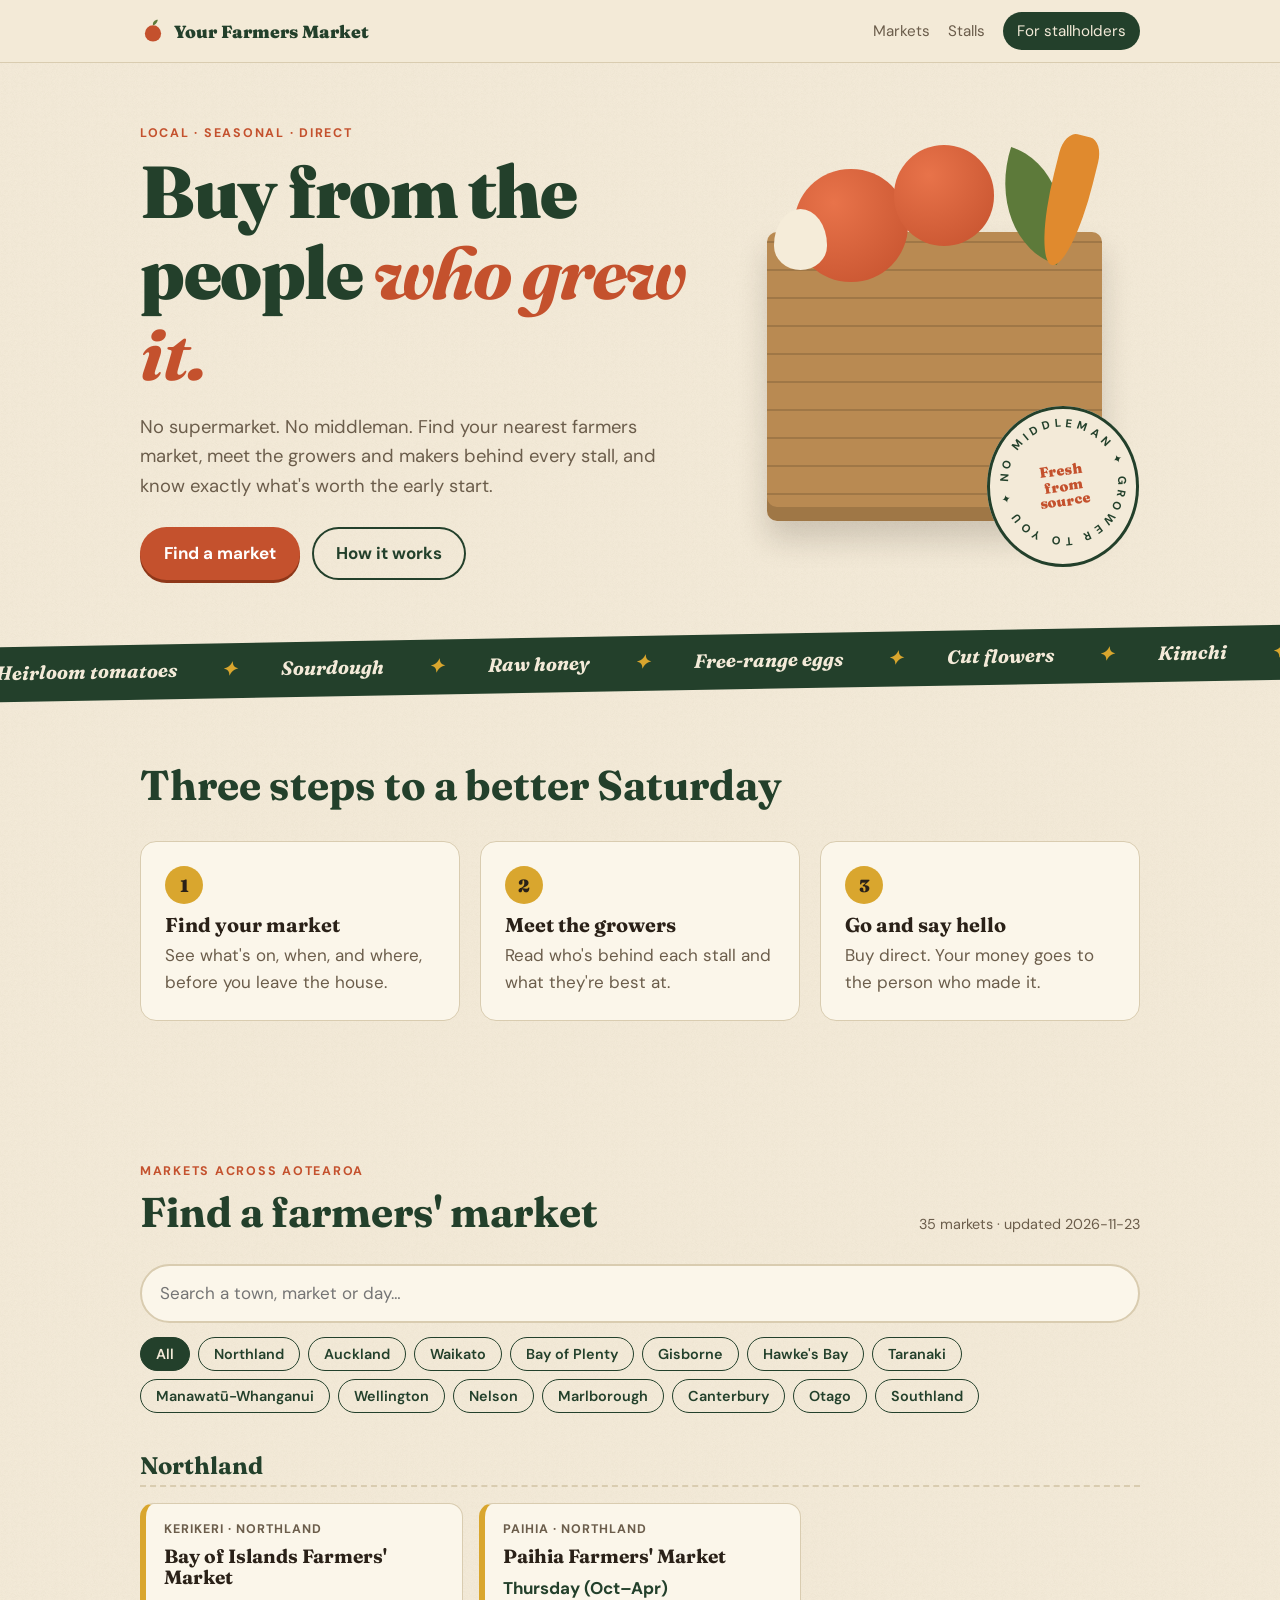
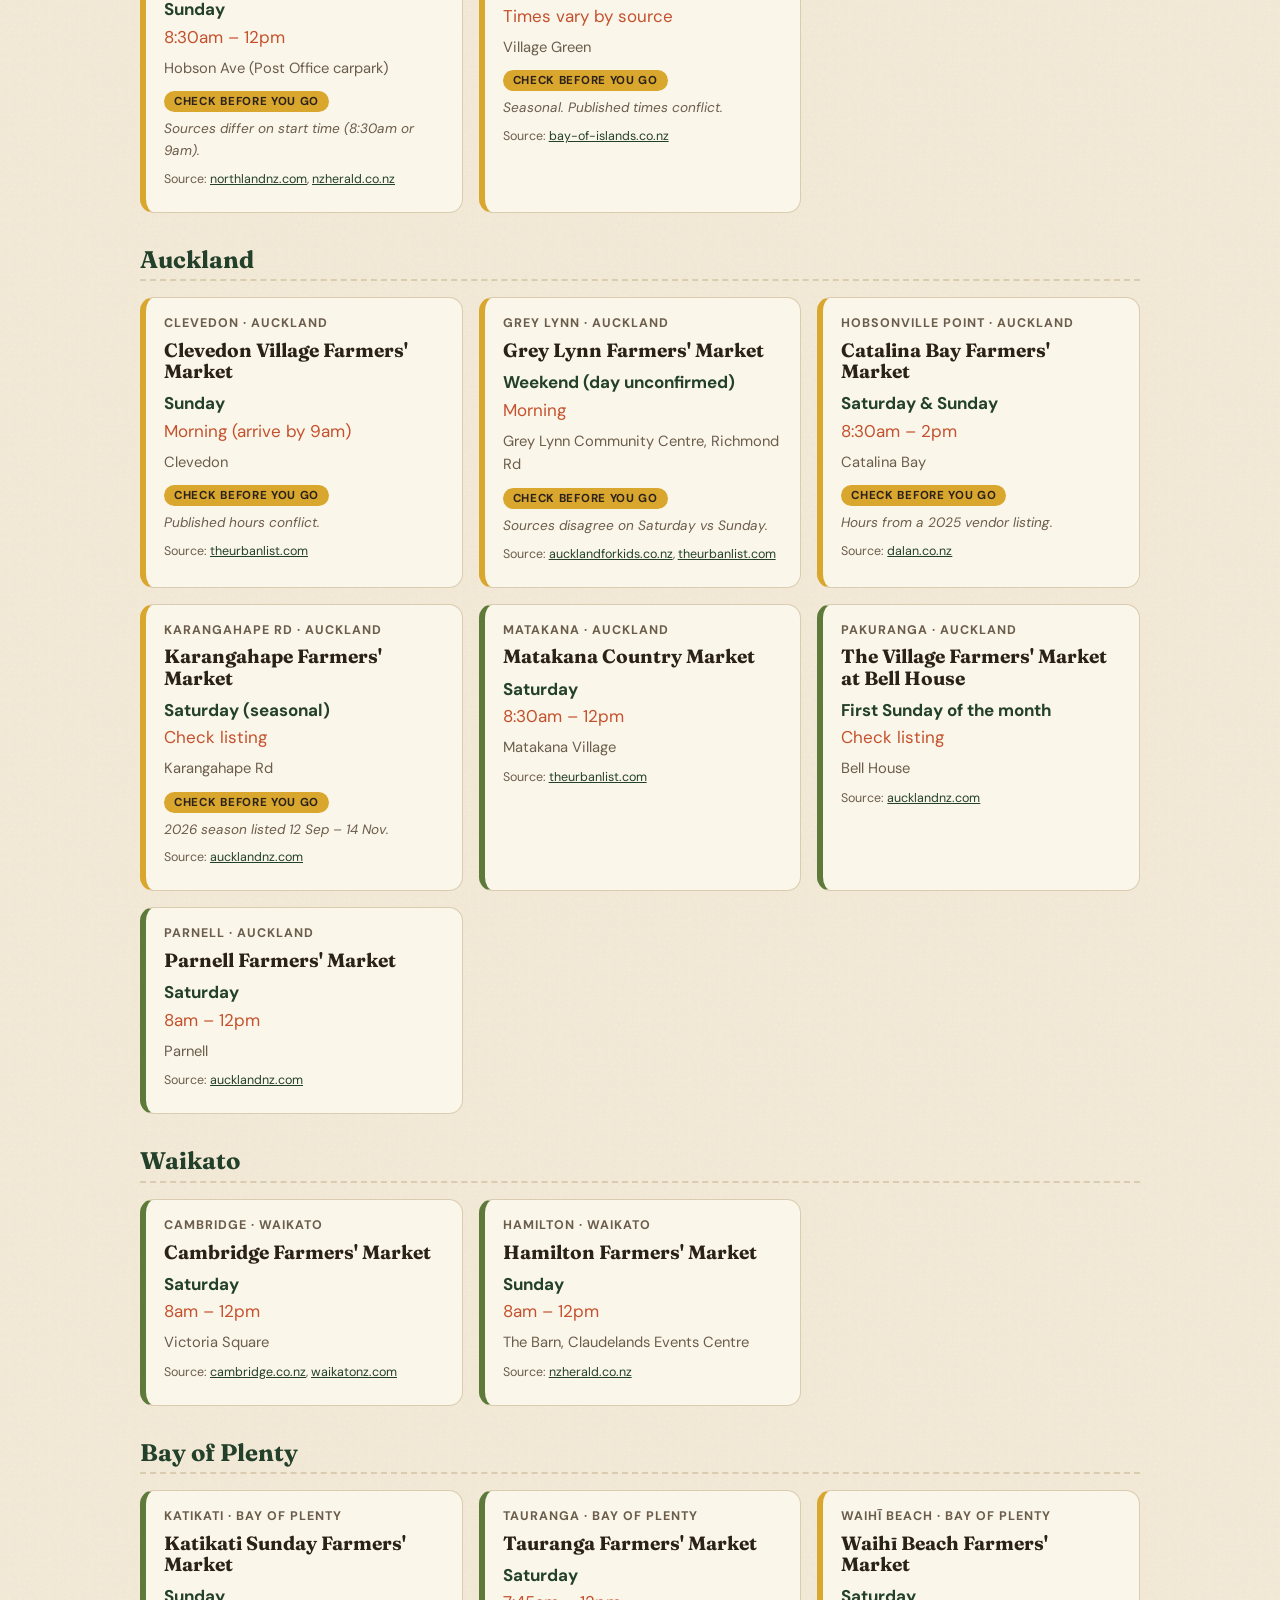
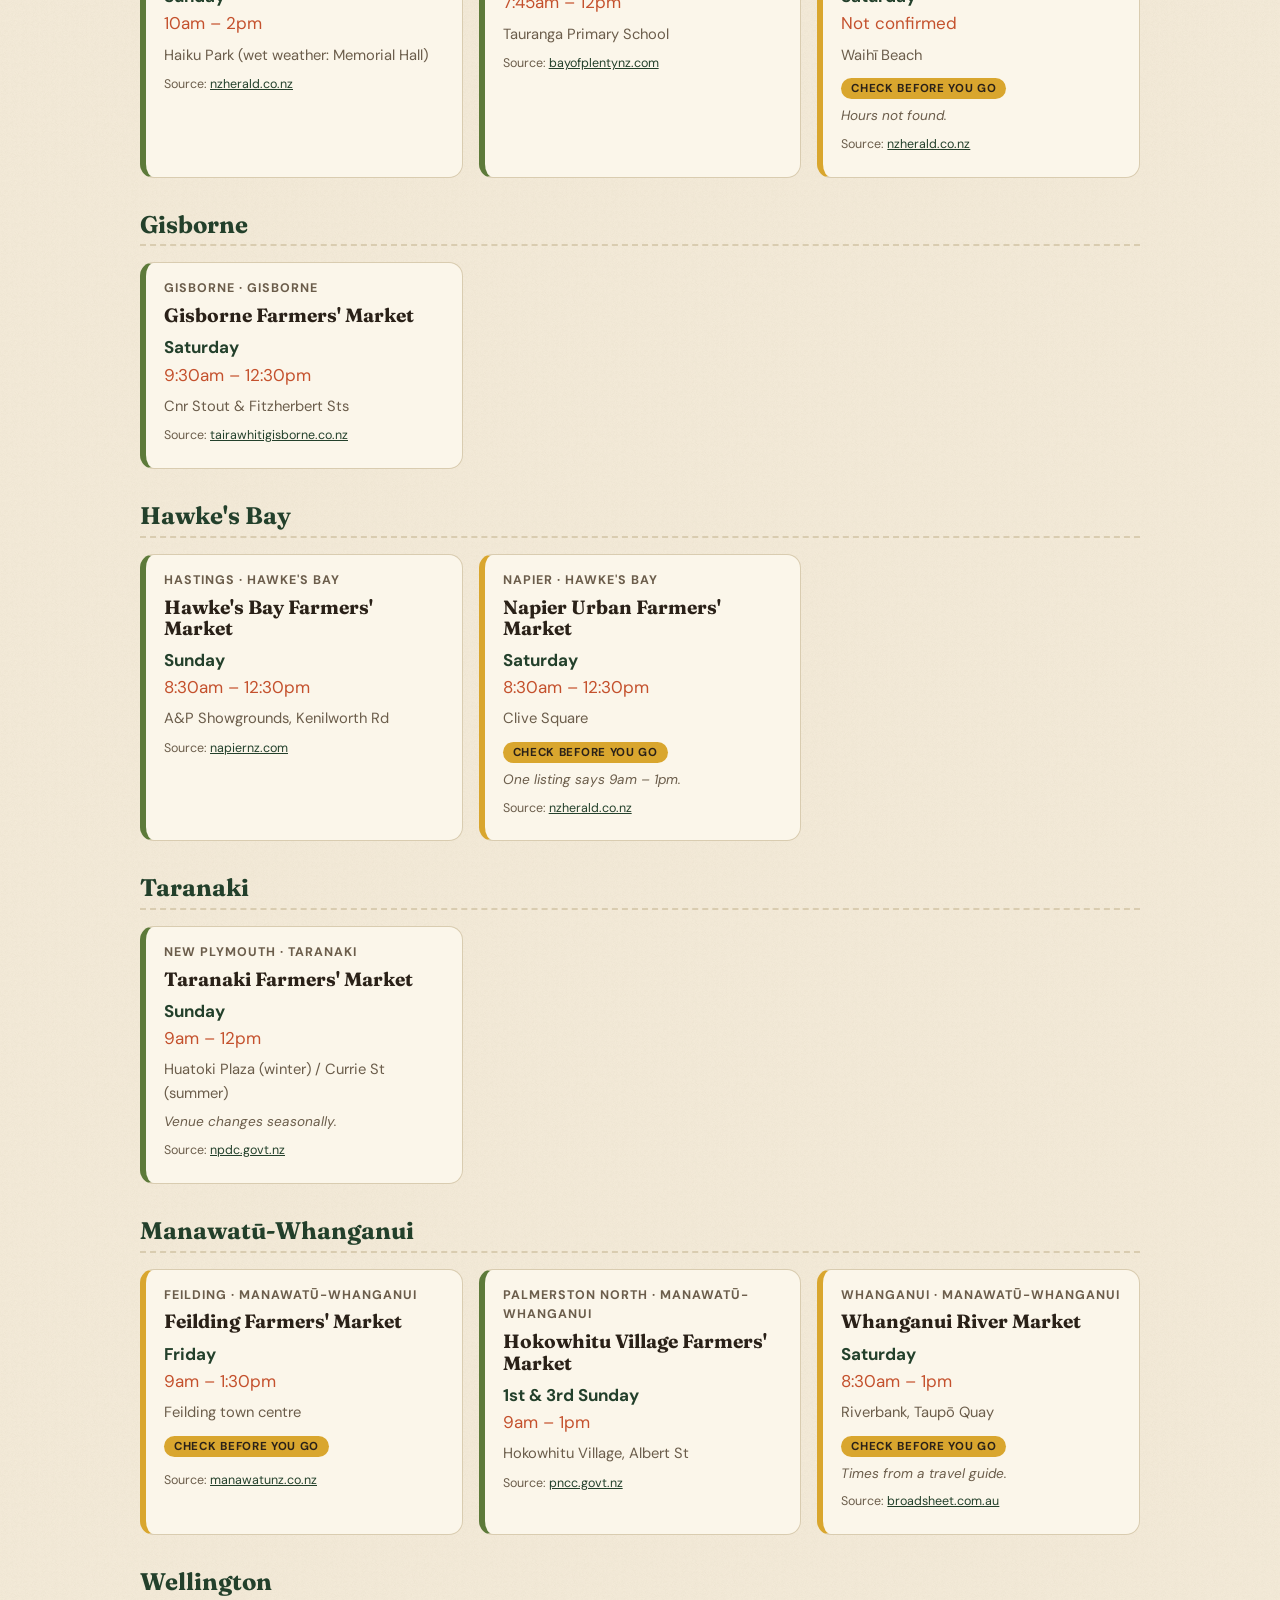
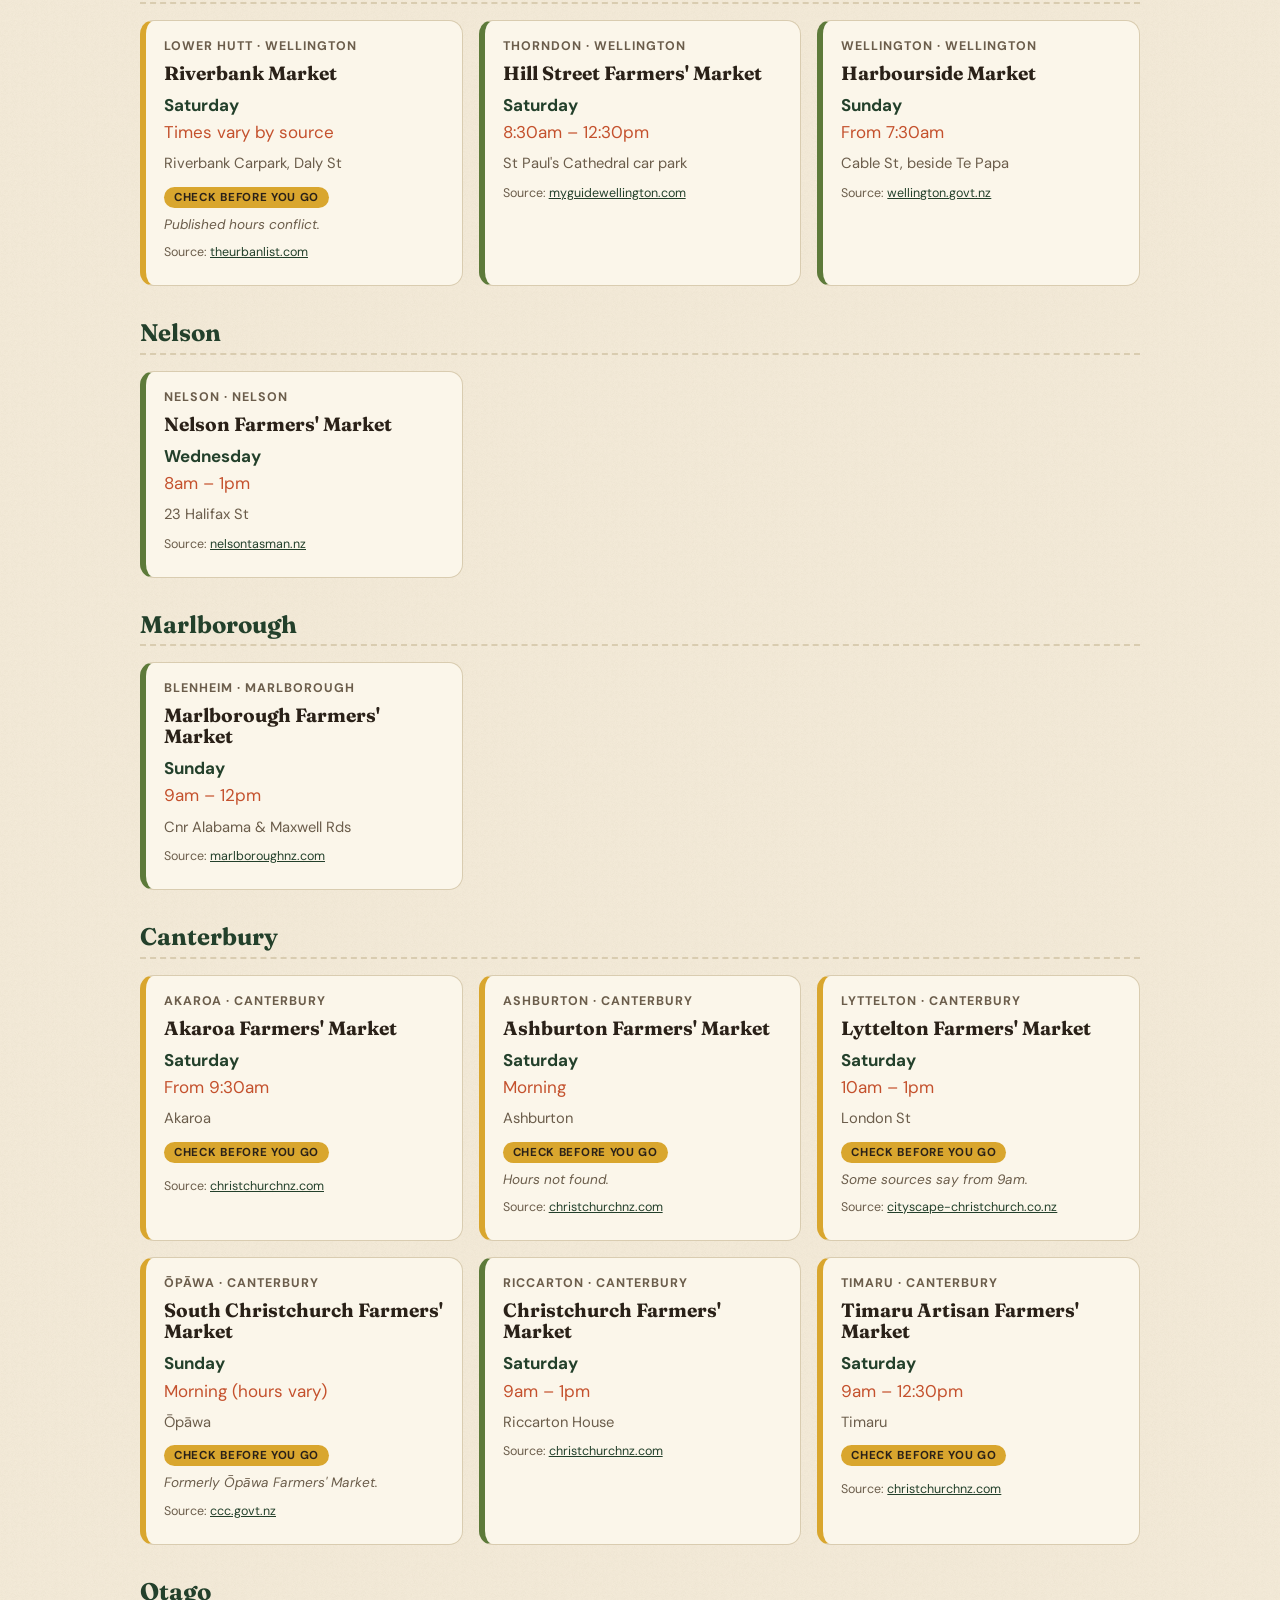
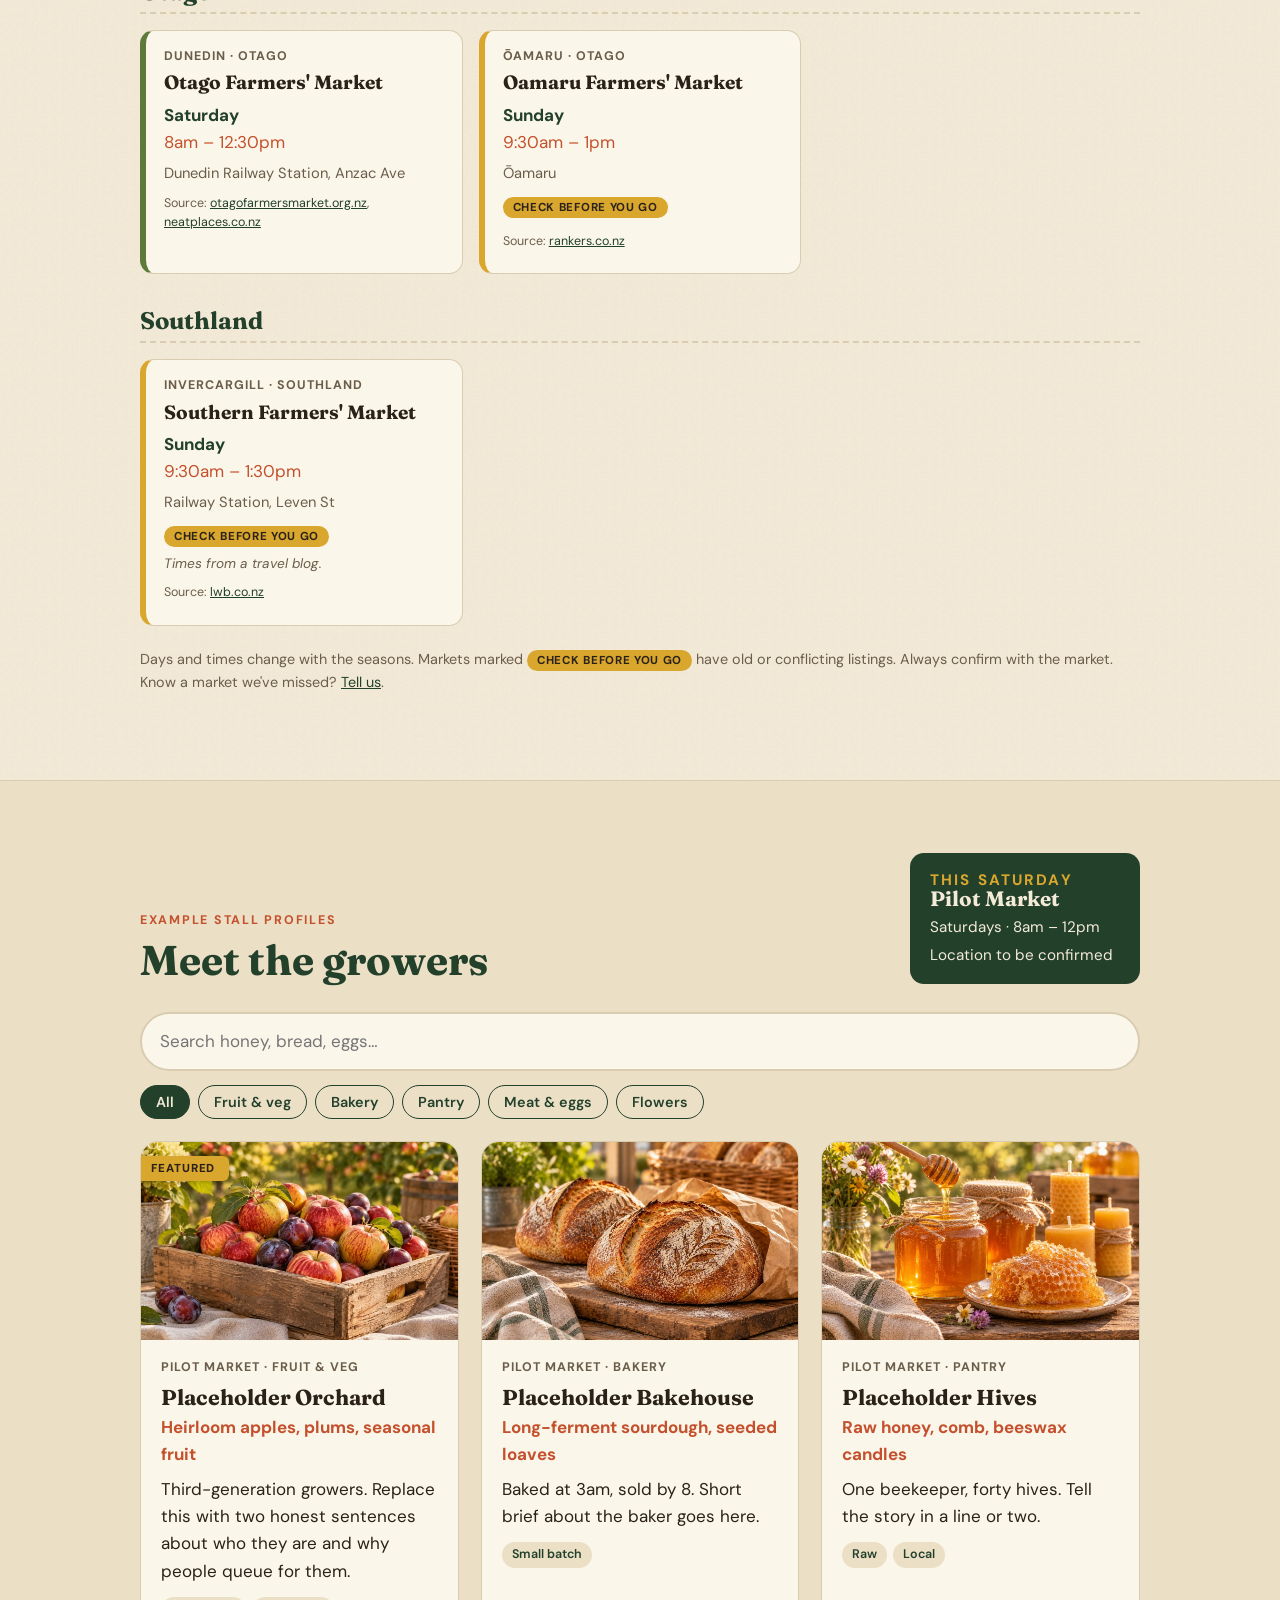
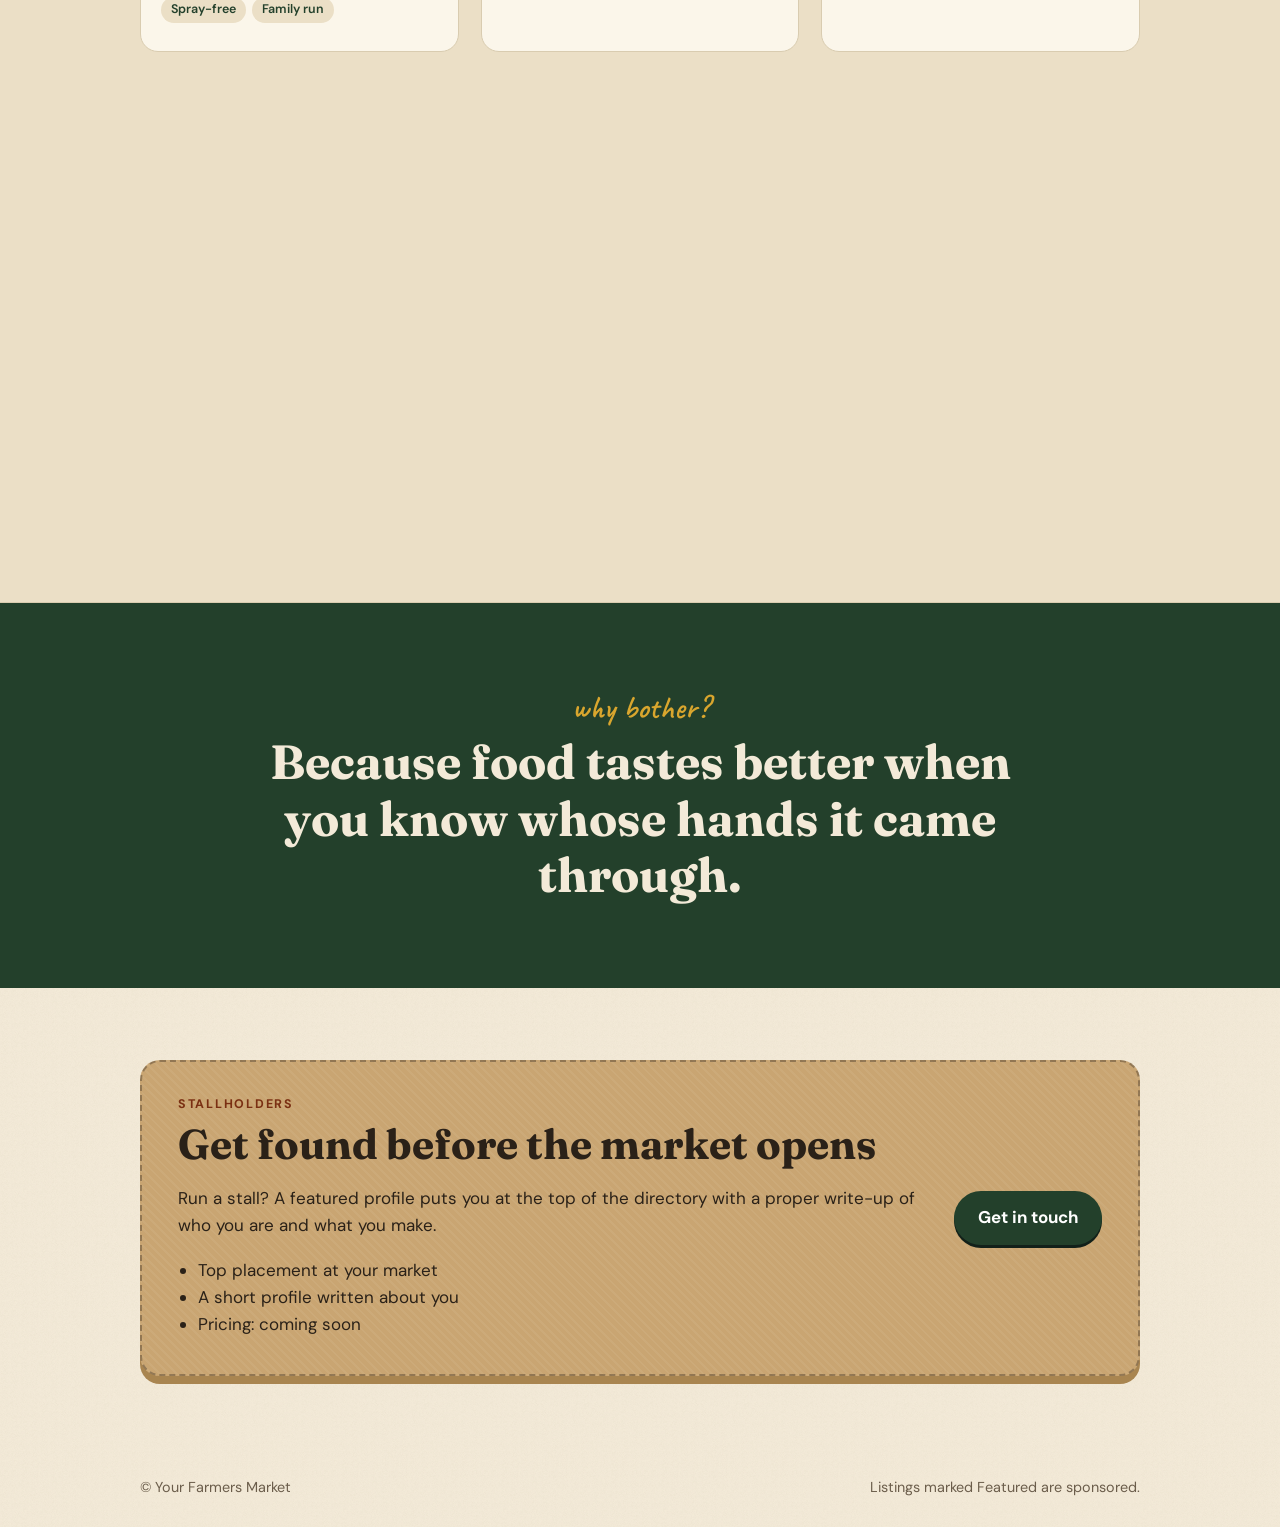
==== index.html @ 371c8c71 "Add NZ farmers market directory: 35 markets by region with sources and check flags Co-Authored-By: C" ====
<!DOCTYPE html>
<html lang="en-NZ">
<head>
<meta charset="utf-8">
<meta name="viewport" content="width=device-width,initial-scale=1">
<title>Your Farmers Market — Buy from the people who grew it</title>
<meta name="description" content="Find local farmers markets and meet the growers, bakers and makers behind every stall. No middleman.">
<link rel="preconnect" href="https://fonts.googleapis.com">
<link rel="preconnect" href="https://fonts.gstatic.com" crossorigin>
<link href="https://fonts.googleapis.com/css2?family=Fraunces:opsz,wght@9..144,500;9..144,700;9..144,900&family=DM+Sans:wght@400;500;700&family=Caveat:wght@600&display=swap" rel="stylesheet">
<link rel="stylesheet" href="styles.css">
</head>
<body>
<header class="top"><div class="wrap bar">
  <a class="logo" href="#top"><svg viewBox="0 0 32 32" width="26" height="26" aria-hidden="true"><circle cx="16" cy="19" r="10" fill="#c4512d"/><path d="M16 9c-1-4 2-7 6-7-1 4-3 6-6 7z" fill="#5d7a3a"/></svg>Your Farmers Market</a>
  <nav><a href="#markets">Markets</a><a href="#stalls-section">Stalls</a><a class="pill" href="#feature">For stallholders</a></nav>
</div></header>

<main id="top">
<section class="hero"><div class="wrap hero-grid">
  <div>
    <p class="eyebrow">Local · Seasonal · Direct</p>
    <h1>Buy from the people <em>who grew it.</em></h1>
    <p class="lede">No supermarket. No middleman. Find your nearest farmers market, meet the growers and makers behind every stall, and know exactly what's worth the early start.</p>
    <div class="cta"><a class="btn" href="#markets">Find a market</a><a class="btn ghost" href="#how">How it works</a></div>
  </div>
  <div class="art" aria-hidden="true">
    <div class="stamp"><svg viewBox="0 0 160 160"><defs><path id="c" d="M80,80 m-58,0 a58,58 0 1,1 116,0 a58,58 0 1,1 -116,0"/></defs><text><textPath href="#c" startOffset="0" textLength="352" lengthAdjust="spacing">NO MIDDLEMAN ✦ GROWER TO YOU ✦</textPath></text></svg><b>Fresh<br>from<br>source</b></div>
    <div class="crate"><span class="tom"></span><span class="tom t2"></span><span class="leaf"></span><span class="car"></span><span class="egg"></span></div>
  </div>
</div></section>

<div class="marquee" aria-hidden="true"><div><span>Heirloom tomatoes</span><span>Sourdough</span><span>Raw honey</span><span>Free-range eggs</span><span>Cut flowers</span><span>Kimchi</span><span>Stone fruit</span><span>Pastured pork</span><span>Heirloom tomatoes</span><span>Sourdough</span><span>Raw honey</span><span>Free-range eggs</span><span>Cut flowers</span><span>Kimchi</span><span>Stone fruit</span><span>Pastured pork</span></div></div>

<section id="how" class="wrap section">
  <h2 class="reveal">Three steps to a better Saturday</h2>
  <ol class="steps">
    <li class="reveal"><span class="n">1</span><h3>Find your market</h3><p>See what's on, when, and where, before you leave the house.</p></li>
    <li class="reveal"><span class="n">2</span><h3>Meet the growers</h3><p>Read who's behind each stall and what they're best at.</p></li>
    <li class="reveal"><span class="n">3</span><h3>Go and say hello</h3><p>Buy direct. Your money goes to the person who made it.</p></li>
  </ol>
</section>

<section id="markets" class="wrap section">
  <div class="head"><div><p class="eyebrow">Markets across Aotearoa</p><h2>Find a farmers' market</h2></div>
    <p class="updated" id="mk-updated"></p></div>
  <div class="tools"><label class="sr" for="mk-search">Search markets</label>
    <input id="mk-search" type="search" placeholder="Search a town, market or day…" autocomplete="off"><div id="mk-regions" class="chips"></div></div>
  <div id="mk-list" class="mk-grid"></div>
  <p id="mk-empty" class="empty" hidden>No markets match that yet.</p>
  <p class="fineprint">Days and times change with the seasons. Markets marked <span class="flag">Check before you go</span> have old or conflicting listings. Always confirm with the market. Know a market we've missed? <a href="#feature">Tell us</a>.</p>
</section>

<section id="stalls-section" class="band"><div class="wrap section">
  <div class="head"><div><p class="eyebrow">Example stall profiles</p><h2>Meet the growers</h2></div>
    <aside id="thisweek" class="week reveal"></aside></div>
  <div class="tools"><label class="sr" for="search">Search stalls</label>
    <input id="search" type="search" placeholder="Search honey, bread, eggs…" autocomplete="off"><div id="chips" class="chips"></div></div>
  <div id="stalls" class="grid"></div>
  <p id="empty" class="empty" hidden>Nothing matches that yet. Try another word or category.</p>
</div></section>

<section class="manifesto"><div class="wrap">
  <p class="hand">why bother?</p>
  <p class="big">Because food tastes better when you know whose hands it came through.</p>
</div></section>

<section id="feature" class="wrap section">
  <div class="kraft reveal">
    <div><p class="eyebrow">Stallholders</p><h2>Get found before the market opens</h2>
      <p>Run a stall? A featured profile puts you at the top of the directory with a proper write-up of who you are and what you make.</p>
      <ul><li>Top placement at your market</li><li>A short profile written about you</li><li>Pricing: coming soon</li></ul></div>
    <a class="btn" href="mailto:hello@yourfarmersmarket.co.nz">Get in touch</a>
  </div>
</section>
</main>

<footer><div class="wrap foot"><span>© Your Farmers Market</span><span>Listings marked Featured are sponsored.</span></div></footer>
<script src="markets.js"></script><script src="markets-ui.js"></script><script src="data.js"></script><script src="app.js"></script>
</body>
</html>
---- styles.css ----
:root{--paper:#f3ead8;--paper2:#ebdfc6;--ink:#2a2118;--muted:#6b5d4b;--forest:#23402b;--tomato:#c4512d;--mustard:#d9a62e;--leaf:#5d7a3a;--card:#fbf6ea;--line:#d9ccb0;
--serif:'Fraunces',Georgia,'Times New Roman',serif;--sans:'DM Sans',system-ui,sans-serif;--hand:'Caveat','Brush Script MT',cursive}
*{box-sizing:border-box}html{scroll-behavior:smooth}
body{margin:0;background:var(--paper);color:var(--ink);font:17px/1.6 var(--sans);
background-image:url("data:image/svg+xml,%3Csvg xmlns='http://www.w3.org/2000/svg' width='160' height='160'%3E%3Cfilter id='n'%3E%3CfeTurbulence baseFrequency='.9' numOctaves='2'/%3E%3CfeColorMatrix values='0 0 0 0 .3 0 0 0 0 .2 0 0 0 0 .1 0 0 0 .07 0'/%3E%3C/filter%3E%3Crect width='160' height='160' filter='url(%23n)'/%3E%3C/svg%3E")}
.wrap{max-width:1040px;margin:0 auto;padding:0 20px}
h1,h2,h3{font-family:var(--serif);line-height:1.1;margin:0}
.eyebrow{font:700 .78rem/1 var(--sans);letter-spacing:.14em;text-transform:uppercase;color:var(--tomato);margin:0 0 12px}
.sr{position:absolute;left:-9999px}
.top{position:sticky;top:0;z-index:10;background:color-mix(in srgb,var(--paper) 90%,transparent);backdrop-filter:blur(8px);border-bottom:1px solid var(--line)}
.bar{display:flex;justify-content:space-between;align-items:center;padding-top:12px;padding-bottom:12px;gap:12px;flex-wrap:wrap}
.logo{display:flex;align-items:center;gap:8px;font:900 1.1rem var(--serif);color:var(--forest);text-decoration:none}
nav{display:flex;align-items:center;gap:18px;font-size:.95rem}nav a{color:var(--muted);text-decoration:none}nav a:hover{color:var(--ink)}
.pill{background:var(--forest);color:var(--paper)!important;padding:7px 14px;border-radius:99px}
.hero{padding:64px 0 48px}.hero-grid{display:grid;grid-template-columns:1.15fr .85fr;gap:32px;align-items:center}
h1{font-size:clamp(2.6rem,7vw,4.6rem);font-weight:900;letter-spacing:-.02em;color:var(--forest)}
h1 em{font-style:italic;font-weight:700;color:var(--tomato)}
.lede{font-size:1.15rem;color:var(--muted);max-width:520px;margin:18px 0 26px}
.cta{display:flex;gap:12px;flex-wrap:wrap}
.btn{display:inline-block;background:var(--tomato);color:#fff;padding:13px 24px;border-radius:99px;font-weight:700;text-decoration:none;box-shadow:0 3px 0 #8e3719;transition:transform .15s,box-shadow .15s}
.btn:hover{transform:translateY(-2px);box-shadow:0 5px 0 #8e3719}
.btn.ghost{background:transparent;color:var(--forest);box-shadow:inset 0 0 0 2px var(--forest)}.btn.ghost:hover{box-shadow:inset 0 0 0 2px var(--forest),0 4px 0 var(--forest)}
.art{position:relative;aspect-ratio:1;max-width:380px;margin:0 auto;width:100%}
.crate{position:absolute;inset:18% 6% 6%;background:#b98a52;border-radius:10px;box-shadow:inset 0 -14px 0 rgba(0,0,0,.14),0 18px 30px rgba(42,33,24,.18);
background-image:repeating-linear-gradient(0deg,transparent 0 26px,rgba(0,0,0,.14) 26px 28px)}
.crate span{position:absolute;display:block}
.tom{width:34%;aspect-ratio:1;border-radius:50%;background:radial-gradient(circle at 35% 30%,#e8734a,var(--tomato));left:8%;top:-22%}
.tom.t2{left:38%;top:-30%;width:30%}
.leaf{width:24%;height:34%;left:68%;top:-26%;background:var(--leaf);border-radius:0 100% 0 100%;transform:rotate(18deg)}
.car{width:12%;height:46%;left:84%;top:-34%;background:#e08a2e;border-radius:40% 40% 60% 60%/20% 20% 80% 80%;transform:rotate(14deg)}
.egg{width:16%;height:21%;left:2%;top:-8%;background:#f5ecd9;border-radius:50% 50% 50% 50%/60% 60% 40% 40%}
.stamp{position:absolute;right:-4%;bottom:-6%;width:40%;aspect-ratio:1;z-index:2;animation:spin 28s linear infinite;color:var(--forest)}
.stamp svg{width:100%;height:100%;animation:spin 28s linear infinite reverse}.stamp text{font:700 12px var(--sans);fill:currentColor}
.stamp b{position:absolute;inset:0;display:grid;place-items:center;text-align:center;font:900 .9rem/1.05 var(--serif);color:var(--tomato);transform:rotate(-8deg);animation:spin 28s linear infinite reverse}
.stamp{background:var(--paper);border-radius:50%;box-shadow:0 0 0 3px var(--forest) inset}
@keyframes spin{to{transform:rotate(360deg)}}
.marquee{background:var(--forest);color:var(--paper);overflow:hidden;white-space:nowrap;padding:14px 0;transform:rotate(-1deg);margin:8px -2% 0}
.marquee div{display:inline-block;animation:slide 40s linear infinite}
.marquee span{font:italic 700 1.2rem var(--serif);margin:0 22px}.marquee span::after{content:"✦";margin-left:44px;color:var(--mustard)}
@keyframes slide{to{transform:translateX(-50%)}}
.section{padding-top:72px;padding-bottom:72px}.section h2{font-size:clamp(1.8rem,4.5vw,2.6rem);color:var(--forest)}
.steps{list-style:none;padding:0;margin:32px 0 0;display:grid;grid-template-columns:repeat(auto-fit,minmax(220px,1fr));gap:20px}
.steps li{background:var(--card);border:1.5px solid var(--line);border-radius:16px;padding:24px;position:relative}
.steps h3{font-size:1.25rem;margin:10px 0 6px}.steps p{margin:0;color:var(--muted)}
.n{display:inline-grid;place-items:center;width:38px;height:38px;border-radius:50%;background:var(--mustard);font:900 1.1rem var(--serif);color:var(--ink)}
.band{background:var(--paper2);border-block:1px solid var(--line)}
.head{display:flex;justify-content:space-between;align-items:flex-end;gap:20px;flex-wrap:wrap}
.week{background:var(--forest);color:var(--paper);border-radius:14px;padding:16px 20px;min-width:230px;transform:rotate(1.5deg)}
.week .eyebrow{color:var(--mustard)}.week h3{font-size:1.3rem}.week p{margin:4px 0 0;font-size:.95rem}
.tools{margin:28px 0 22px;display:grid;gap:14px}
#search,#mk-search{width:100%;padding:14px 18px;border-radius:99px;border:2px solid var(--line);background:var(--card);font:inherit;color:var(--ink)}
#search:focus,#mk-search:focus{outline:none;border-color:var(--forest)}
.chips{display:flex;gap:8px;flex-wrap:wrap}
.chip{border:1.5px solid var(--forest);background:transparent;color:var(--forest);padding:7px 15px;border-radius:99px;font:600 .9rem var(--sans);cursor:pointer;transition:.15s}
.chip:hover{background:rgba(35,64,43,.08)}.chip.on{background:var(--forest);color:var(--paper)}
.grid{display:grid;grid-template-columns:repeat(auto-fill,minmax(290px,1fr));gap:22px}
.stall{background:var(--card);border:1.5px solid var(--line);border-radius:18px;overflow:hidden;position:relative;transition:transform .2s,box-shadow .2s}
.stall:hover{transform:translateY(-5px) rotate(-.4deg);box-shadow:0 14px 28px rgba(42,33,24,.14)}
.media{aspect-ratio:16/10;overflow:hidden}.media img{width:100%;height:100%;object-fit:cover;display:block}
.ph{width:100%;height:100%;display:grid;place-items:center;background:
radial-gradient(circle at 20% 20%,rgba(255,255,255,.25),transparent 45%),var(--h)}
.ph span{font:900 3.4rem var(--serif);color:rgba(255,255,255,.88)}
.body{padding:18px 20px 20px}.where{margin:0 0 4px;font-size:.78rem;font-weight:700;letter-spacing:.08em;text-transform:uppercase;color:var(--muted)}
.stall h3{font-size:1.35rem}.sells{color:var(--tomato);font-weight:700;margin:4px 0 8px!important}.body p{margin:0 0 8px}
.tags{display:flex;gap:6px;flex-wrap:wrap;margin-top:12px!important}.tags span{font-size:.78rem;font-weight:600;background:var(--paper2);padding:3px 10px;border-radius:99px;color:var(--forest)}
.ribbon{position:absolute;top:14px;left:-6px;z-index:2;background:var(--mustard);color:var(--ink);font:800 .72rem var(--sans);letter-spacing:.08em;text-transform:uppercase;padding:5px 14px 5px 16px;border-radius:0 6px 6px 0;box-shadow:0 2px 6px rgba(0,0,0,.2)}
.empty{text-align:center;color:var(--muted);padding:30px}
.manifesto{background:var(--forest);color:var(--paper);padding:84px 0;text-align:center}
.hand{font:600 2rem var(--hand);color:var(--mustard);margin:0 0 6px}
.big{font:700 clamp(1.7rem,4.6vw,3rem)/1.18 var(--serif);max-width:780px;margin:0 auto}
.kraft{background:#c9a572;background-image:repeating-linear-gradient(45deg,rgba(255,255,255,.05) 0 2px,transparent 2px 6px);border-radius:20px;padding:36px;display:grid;grid-template-columns:1fr auto;gap:24px;align-items:center;box-shadow:0 8px 0 #a98550;border:2px dashed rgba(42,33,24,.35)}
.kraft h2{color:var(--ink)}.kraft .eyebrow{color:#7a2f12}.kraft ul{padding-left:20px;margin:10px 0 0}
.kraft .btn{background:var(--forest);box-shadow:0 3px 0 #122019;white-space:nowrap}.kraft .btn:hover{box-shadow:0 5px 0 #122019}
footer{padding:28px 0;color:var(--muted);font-size:.9rem}.foot{display:flex;justify-content:space-between;gap:12px;flex-wrap:wrap}
.reveal{opacity:0;transform:translateY(18px);transition:opacity .6s ease,transform .6s ease}.reveal.in{opacity:1;transform:none}
@media(max-width:760px){.hero-grid{grid-template-columns:1fr}.art{max-width:280px;order:-1}.kraft{grid-template-columns:1fr}.hero{padding-top:36px}nav a:not(.pill){display:none}}
@media(prefers-reduced-motion:reduce){*{animation:none!important;transition:none!important}.reveal{opacity:1;transform:none}html{scroll-behavior:auto}}
.updated{color:var(--muted);font-size:.9rem;margin:0}
.mk-grid{display:grid;grid-template-columns:repeat(auto-fill,minmax(250px,1fr));gap:16px}
.rhead{grid-column:1/-1;font-size:1.5rem;color:var(--forest);margin:18px 0 0;padding-bottom:6px;border-bottom:2px dashed var(--line)}
.mk{background:var(--card);border:1.5px solid var(--line);border-left:6px solid var(--leaf);border-radius:14px;padding:16px 18px;transition:transform .2s,box-shadow .2s}
.mk:hover{transform:translateY(-3px);box-shadow:0 10px 22px rgba(42,33,24,.12)}
.mk.warn{border-left-color:var(--mustard)}
.mk h3{font-size:1.2rem;margin:2px 0 8px}.mk p{margin:0 0 6px}.when{color:var(--tomato)}.when strong{color:var(--forest)}
.venue{font-size:.92rem;color:var(--muted)}.note{font-size:.85rem;color:var(--muted);font-style:italic}
.flag{display:inline-block;background:var(--mustard);color:var(--ink);font:700 .72rem var(--sans);letter-spacing:.06em;text-transform:uppercase;padding:3px 10px;border-radius:99px}
.src{font-size:.78rem;color:var(--muted);margin-top:8px!important}.src a{color:var(--forest)}
.fineprint{font-size:.9rem;color:var(--muted);margin-top:22px}.fineprint a{color:var(--forest)}
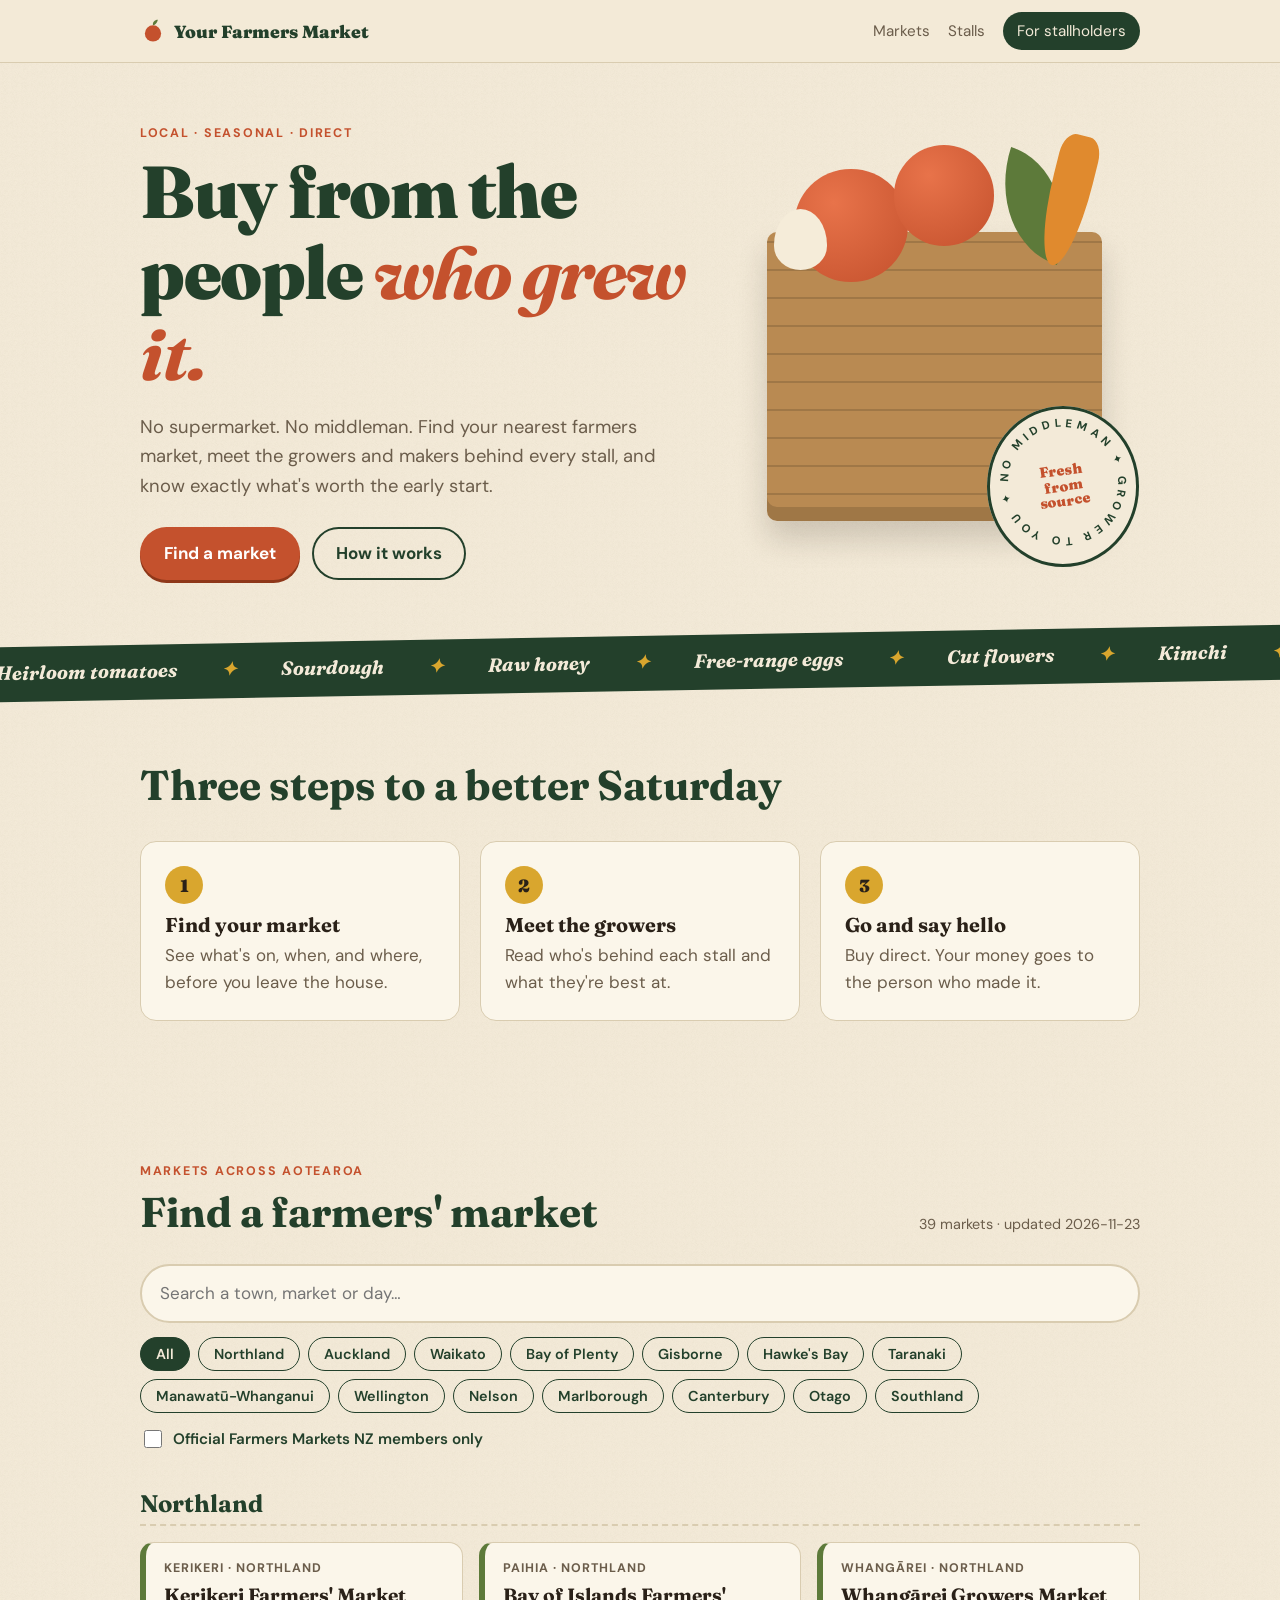
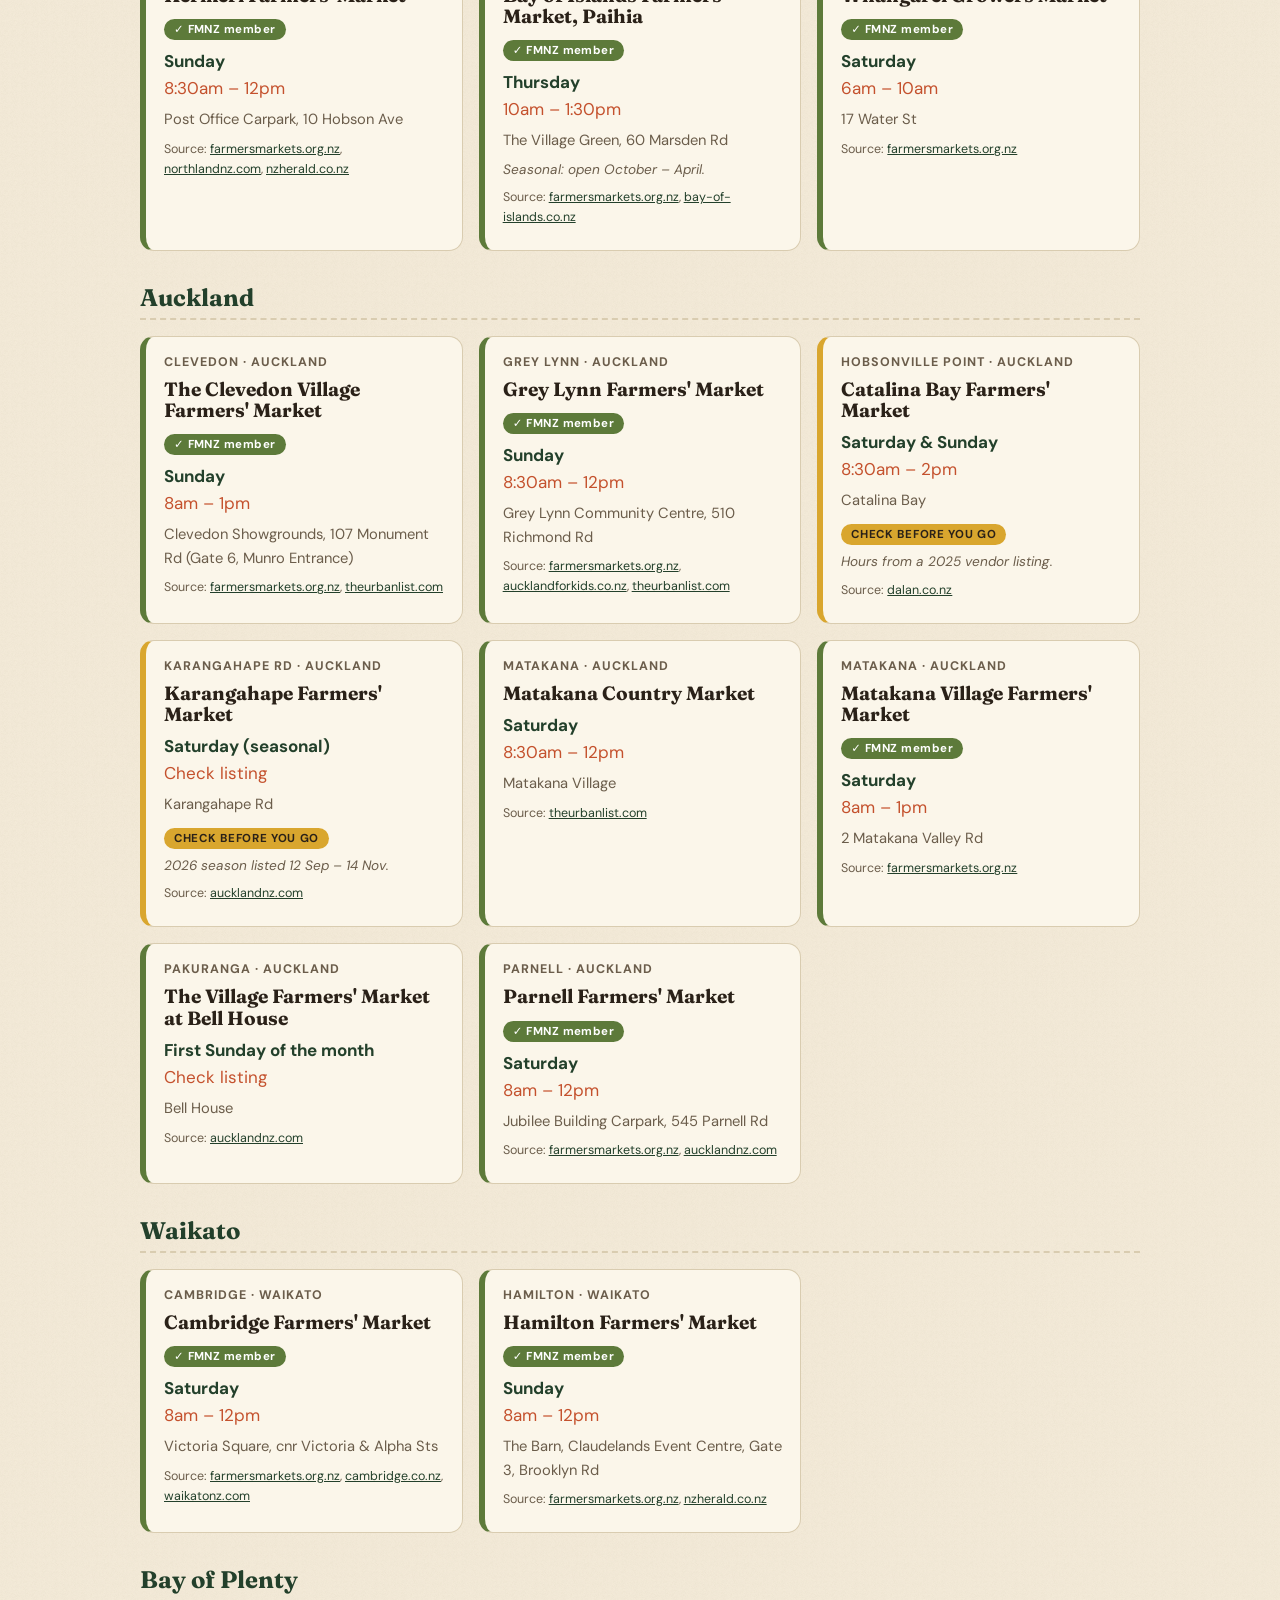
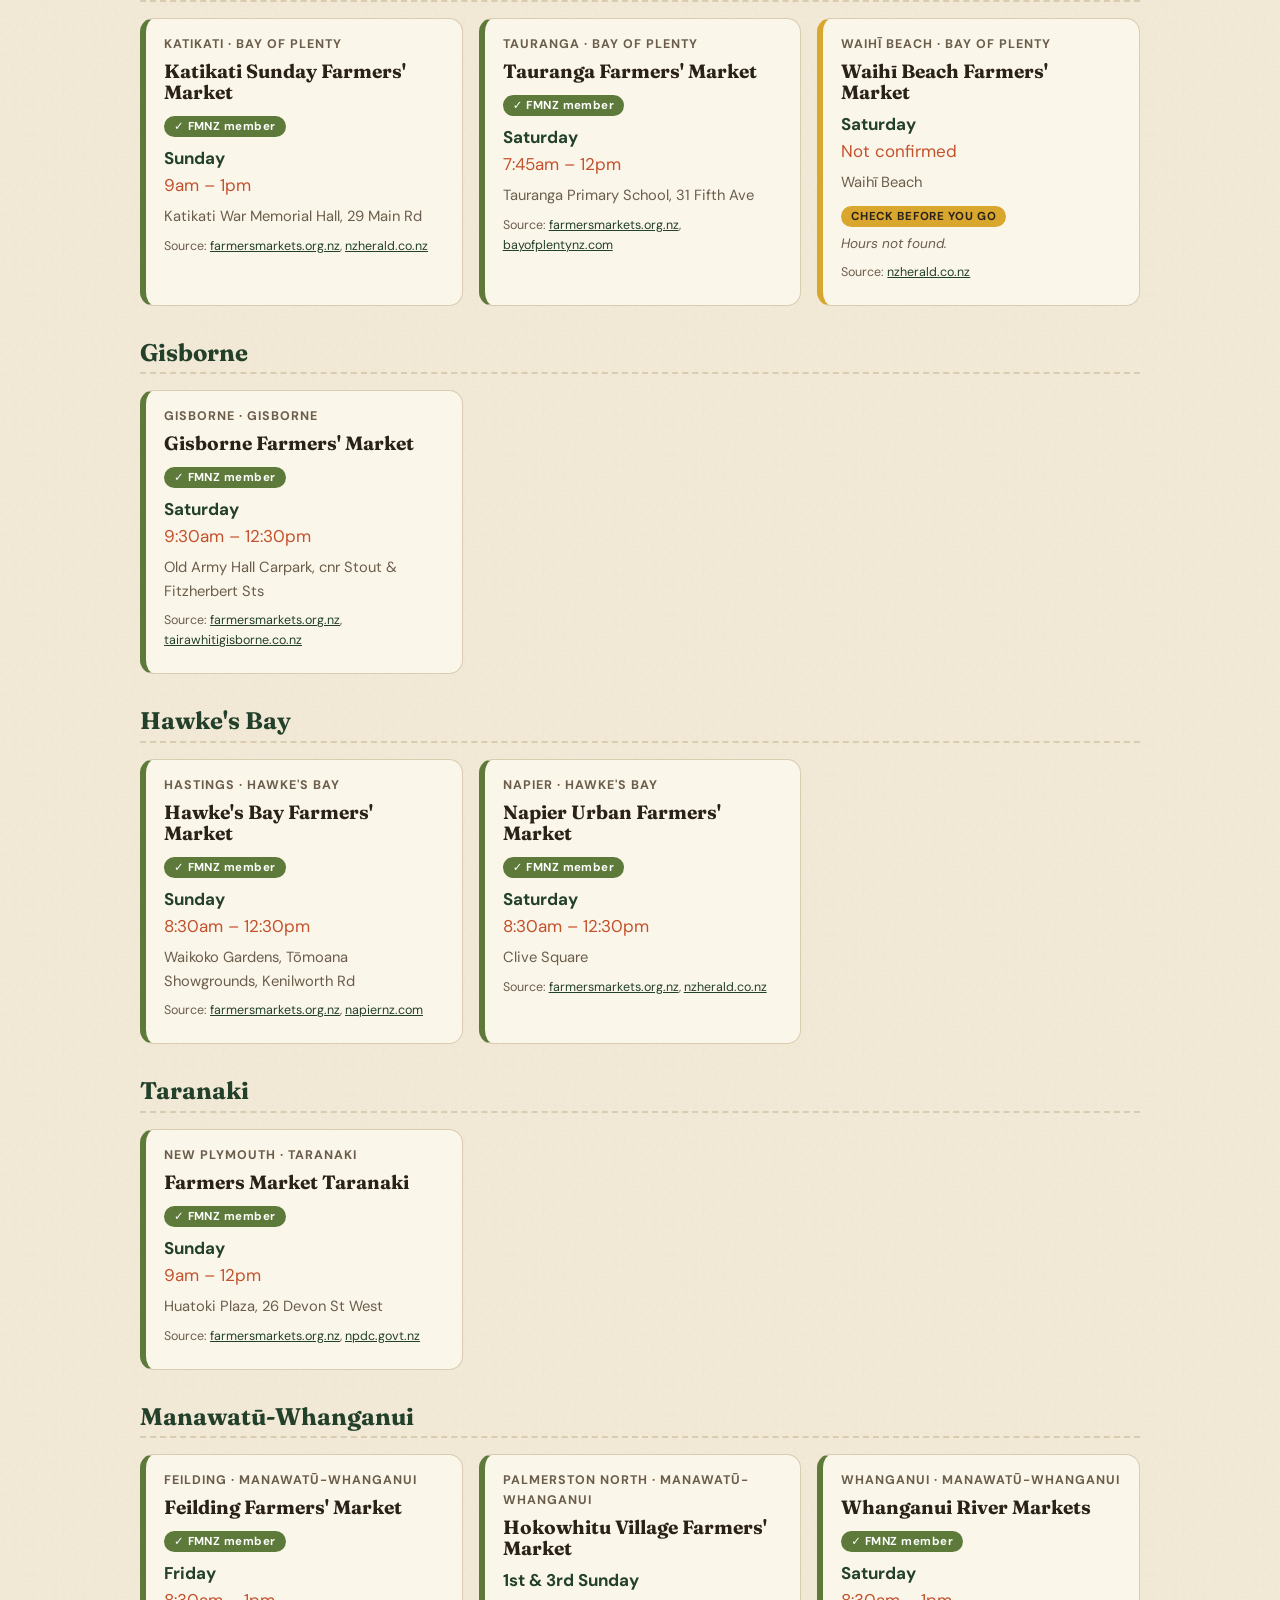
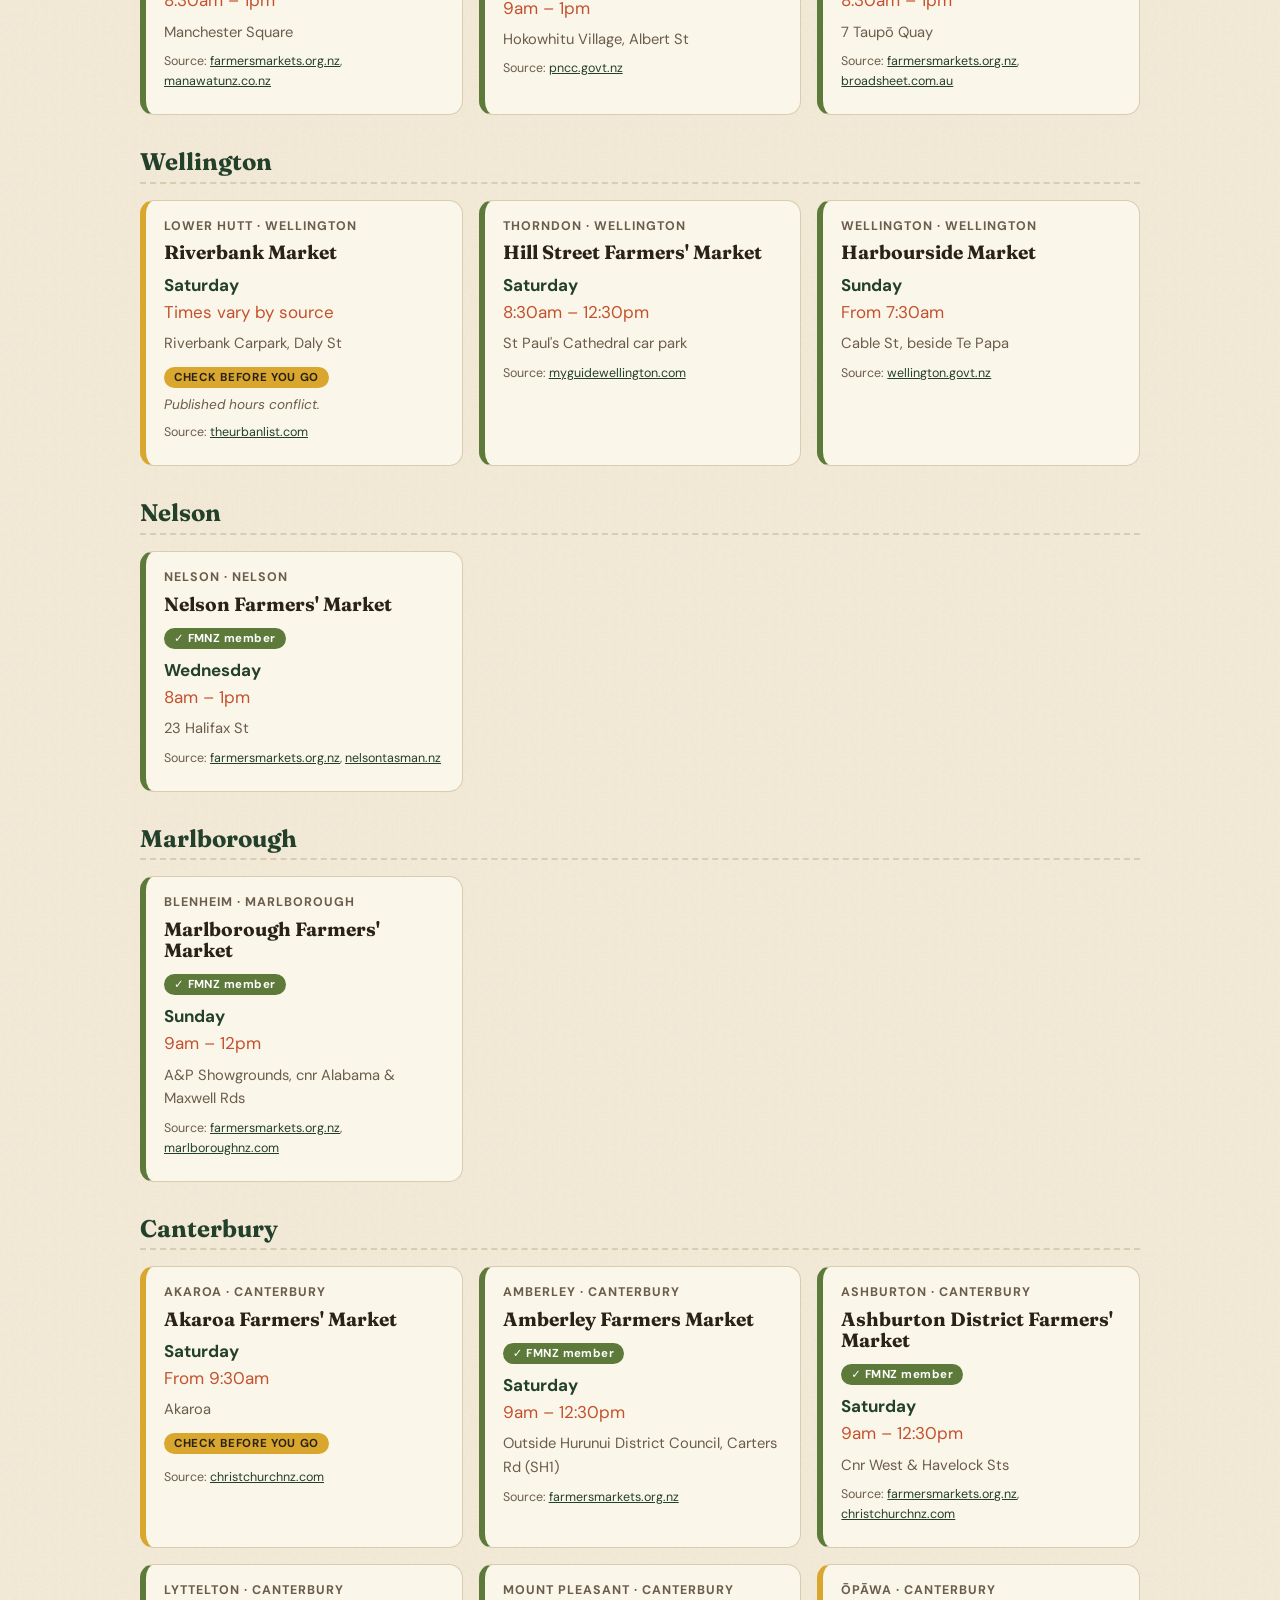
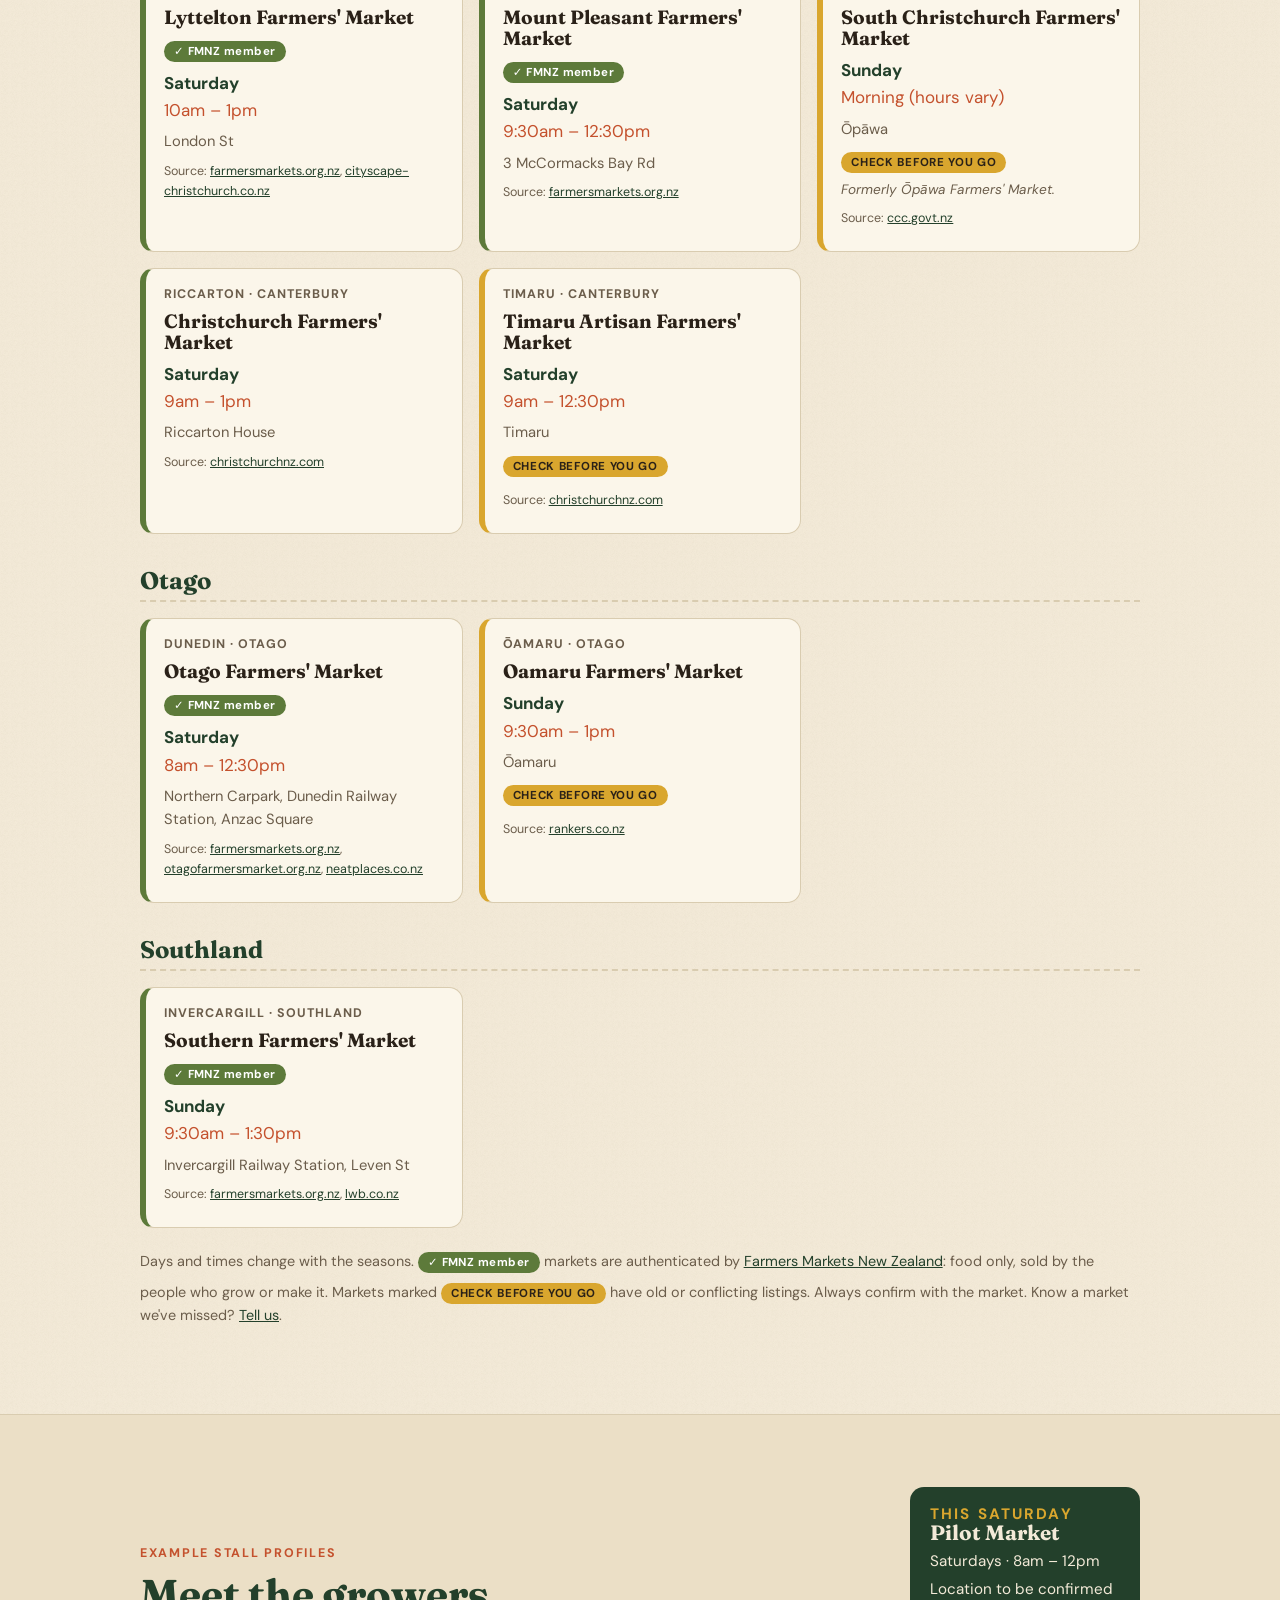
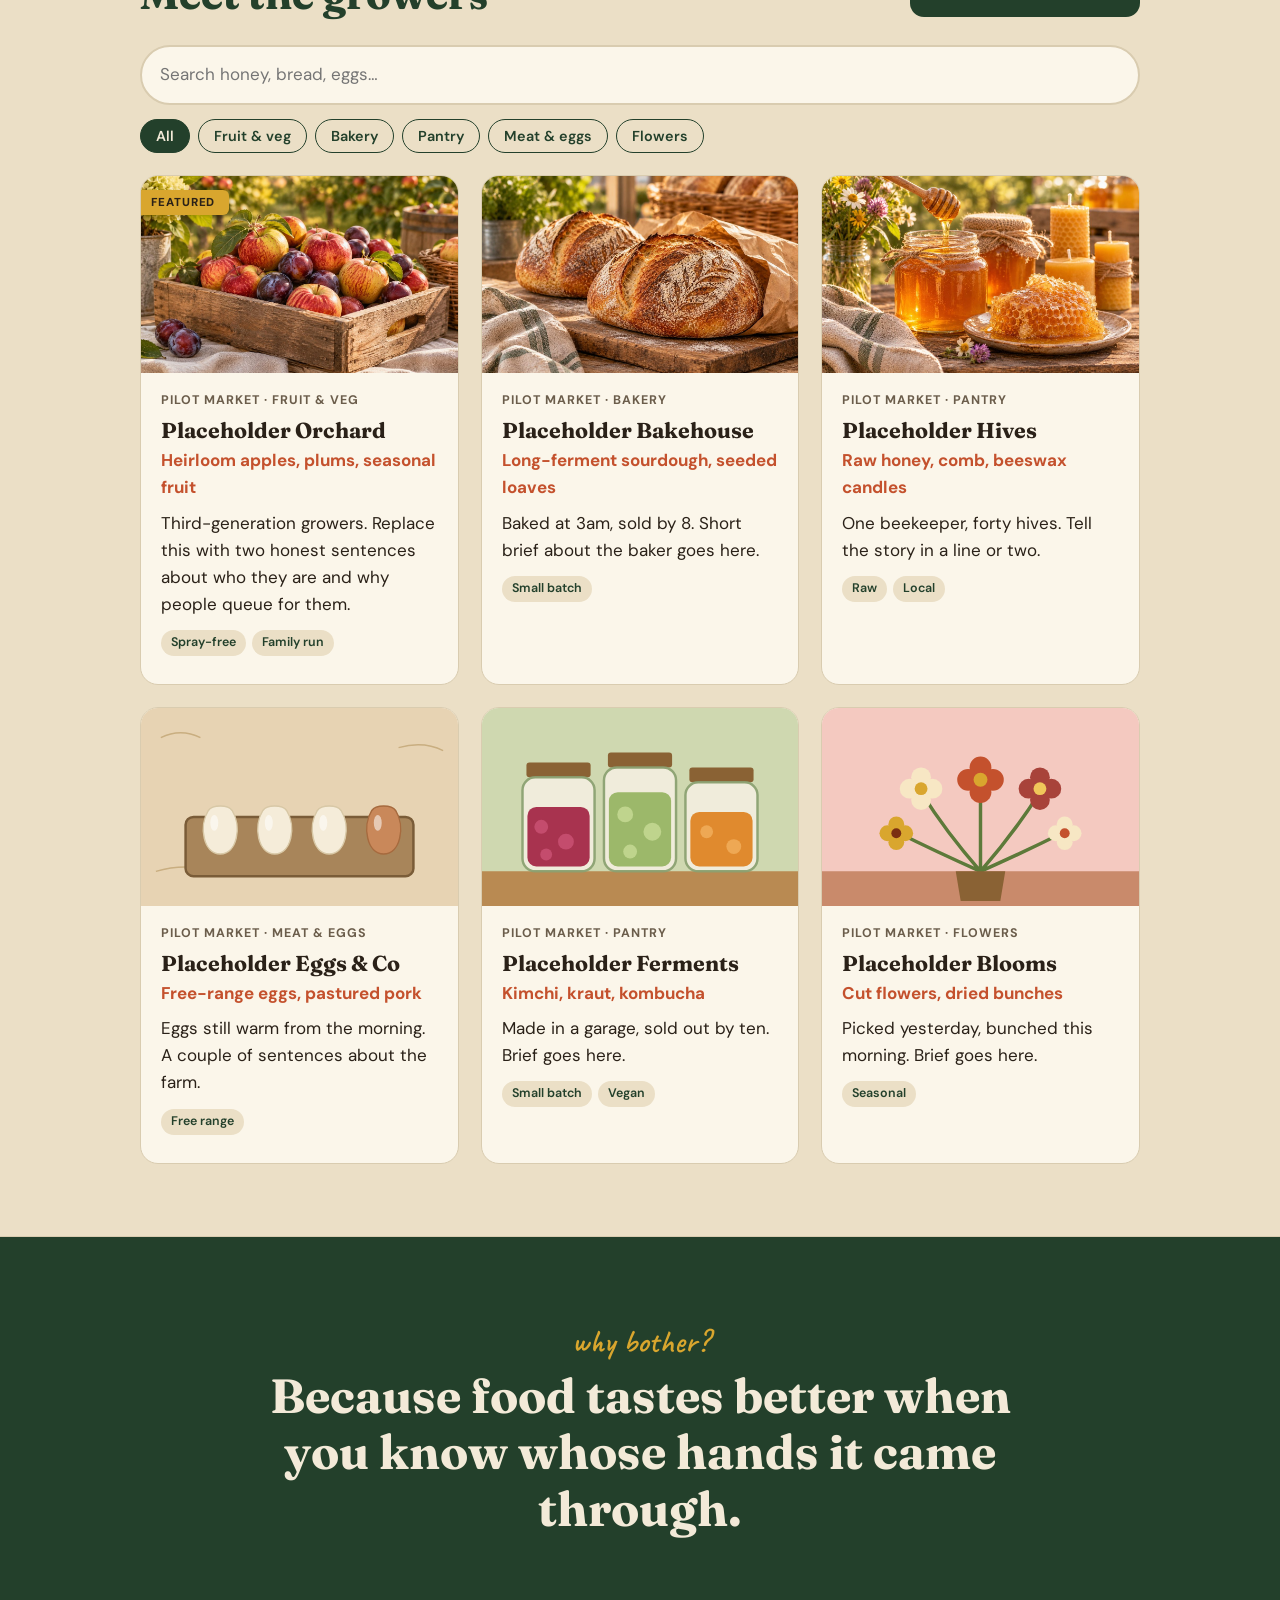
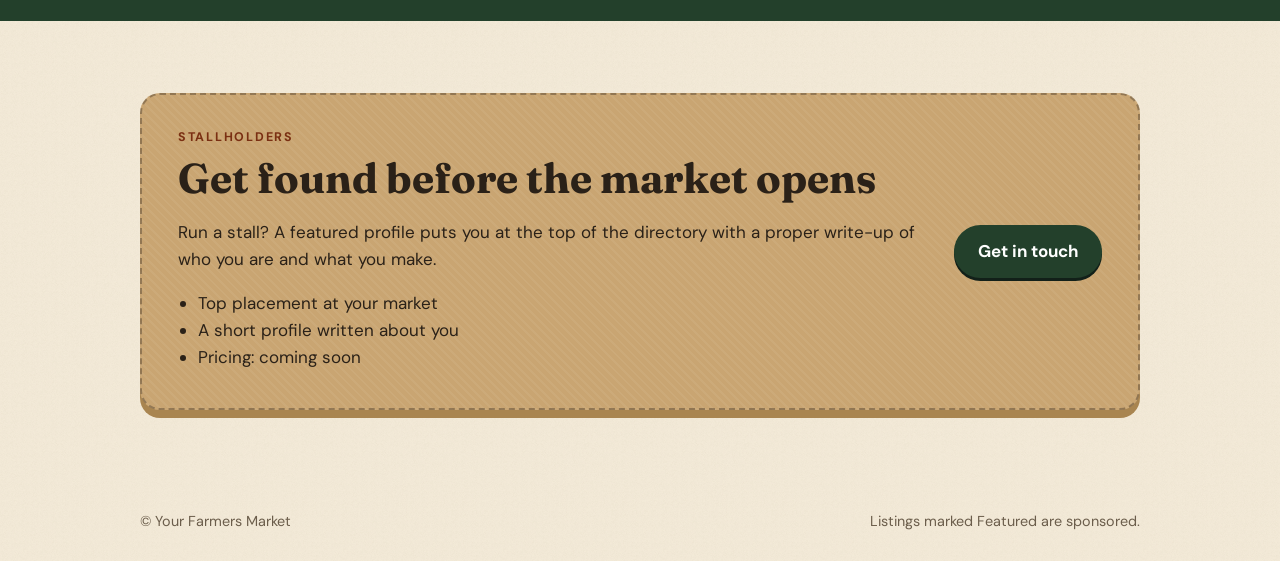
==== commit a40d16f4: "Directory: match all 25 Farmers Markets NZ members, add member badge and filter Co-Authored-By: Clau" ====
--- a/index.html
+++ b/index.html
@@ -45,10 +45,11 @@
   <div class="head"><div><p class="eyebrow">Markets across Aotearoa</p><h2>Find a farmers' market</h2></div>
     <p class="updated" id="mk-updated"></p></div>
   <div class="tools"><label class="sr" for="mk-search">Search markets</label>
-    <input id="mk-search" type="search" placeholder="Search a town, market or day…" autocomplete="off"><div id="mk-regions" class="chips"></div></div>
+    <input id="mk-search" type="search" placeholder="Search a town, market or day…" autocomplete="off"><div id="mk-regions" class="chips"></div>
+    <label class="toggle"><input type="checkbox" id="mk-members"> Official Farmers Markets NZ members only</label></div>
   <div id="mk-list" class="mk-grid"></div>
   <p id="mk-empty" class="empty" hidden>No markets match that yet.</p>
-  <p class="fineprint">Days and times change with the seasons. Markets marked <span class="flag">Check before you go</span> have old or conflicting listings. Always confirm with the market. Know a market we've missed? <a href="#feature">Tell us</a>.</p>
+  <p class="fineprint">Days and times change with the seasons. <span class="member">✓ FMNZ member</span> markets are authenticated by <a href="https://www.farmersmarkets.org.nz/find-a-market/" target="_blank" rel="noopener">Farmers Markets New Zealand</a>: food only, sold by the people who grow or make it. Markets marked <span class="flag">Check before you go</span> have old or conflicting listings. Always confirm with the market. Know a market we've missed? <a href="#feature">Tell us</a>.</p>
 </section>
 
 <section id="stalls-section" class="band"><div class="wrap section">
--- a/styles.css
+++ b/styles.css
@@ -86,3 +86,5 @@
 .flag{display:inline-block;background:var(--mustard);color:var(--ink);font:700 .72rem var(--sans);letter-spacing:.06em;text-transform:uppercase;padding:3px 10px;border-radius:99px}
 .src{font-size:.78rem;color:var(--muted);margin-top:8px!important}.src a{color:var(--forest)}
 .fineprint{font-size:.9rem;color:var(--muted);margin-top:22px}.fineprint a{color:var(--forest)}
+.member{display:inline-block;background:var(--leaf);color:#fff;font:700 .72rem var(--sans);letter-spacing:.04em;padding:3px 10px;border-radius:99px;margin:0 0 8px!important}
+.toggle{display:flex;align-items:center;gap:8px;font-size:.95rem;color:var(--forest);font-weight:600;cursor:pointer}.toggle input{width:18px;height:18px;accent-color:var(--forest)}
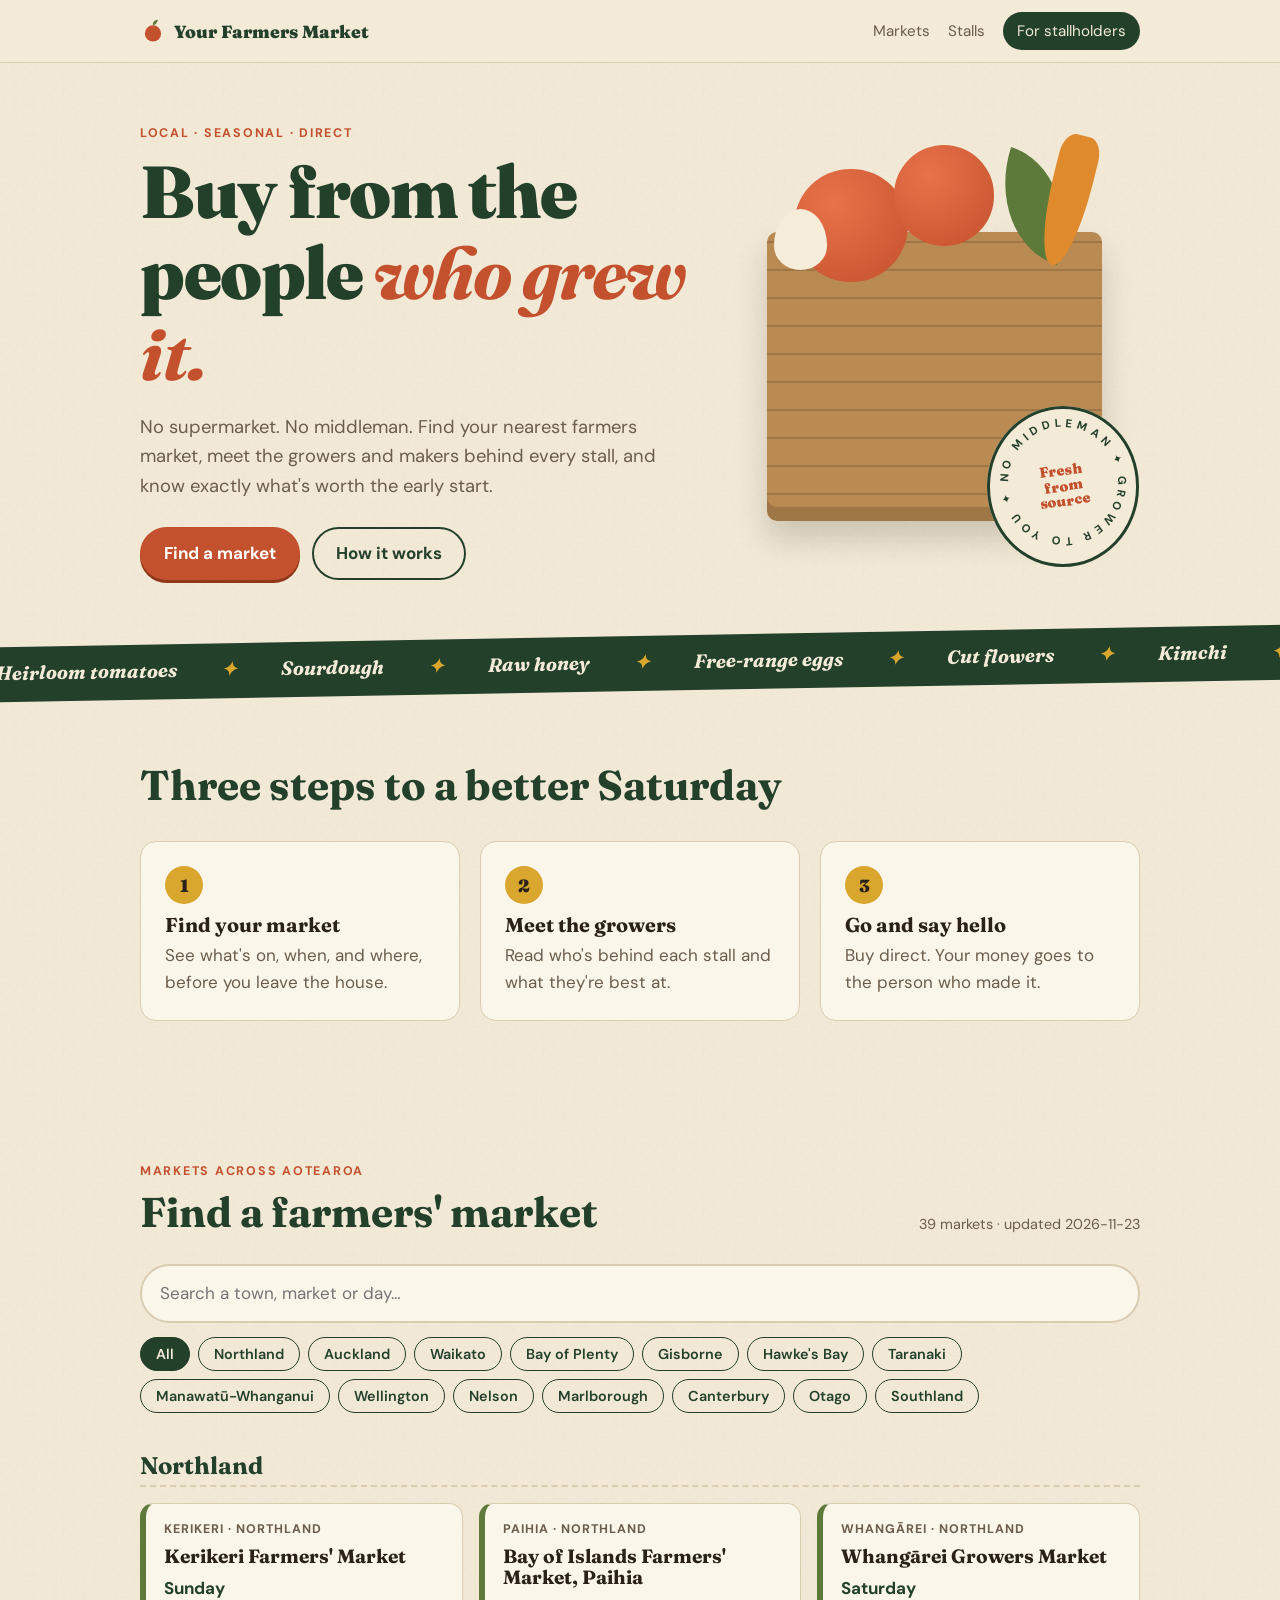
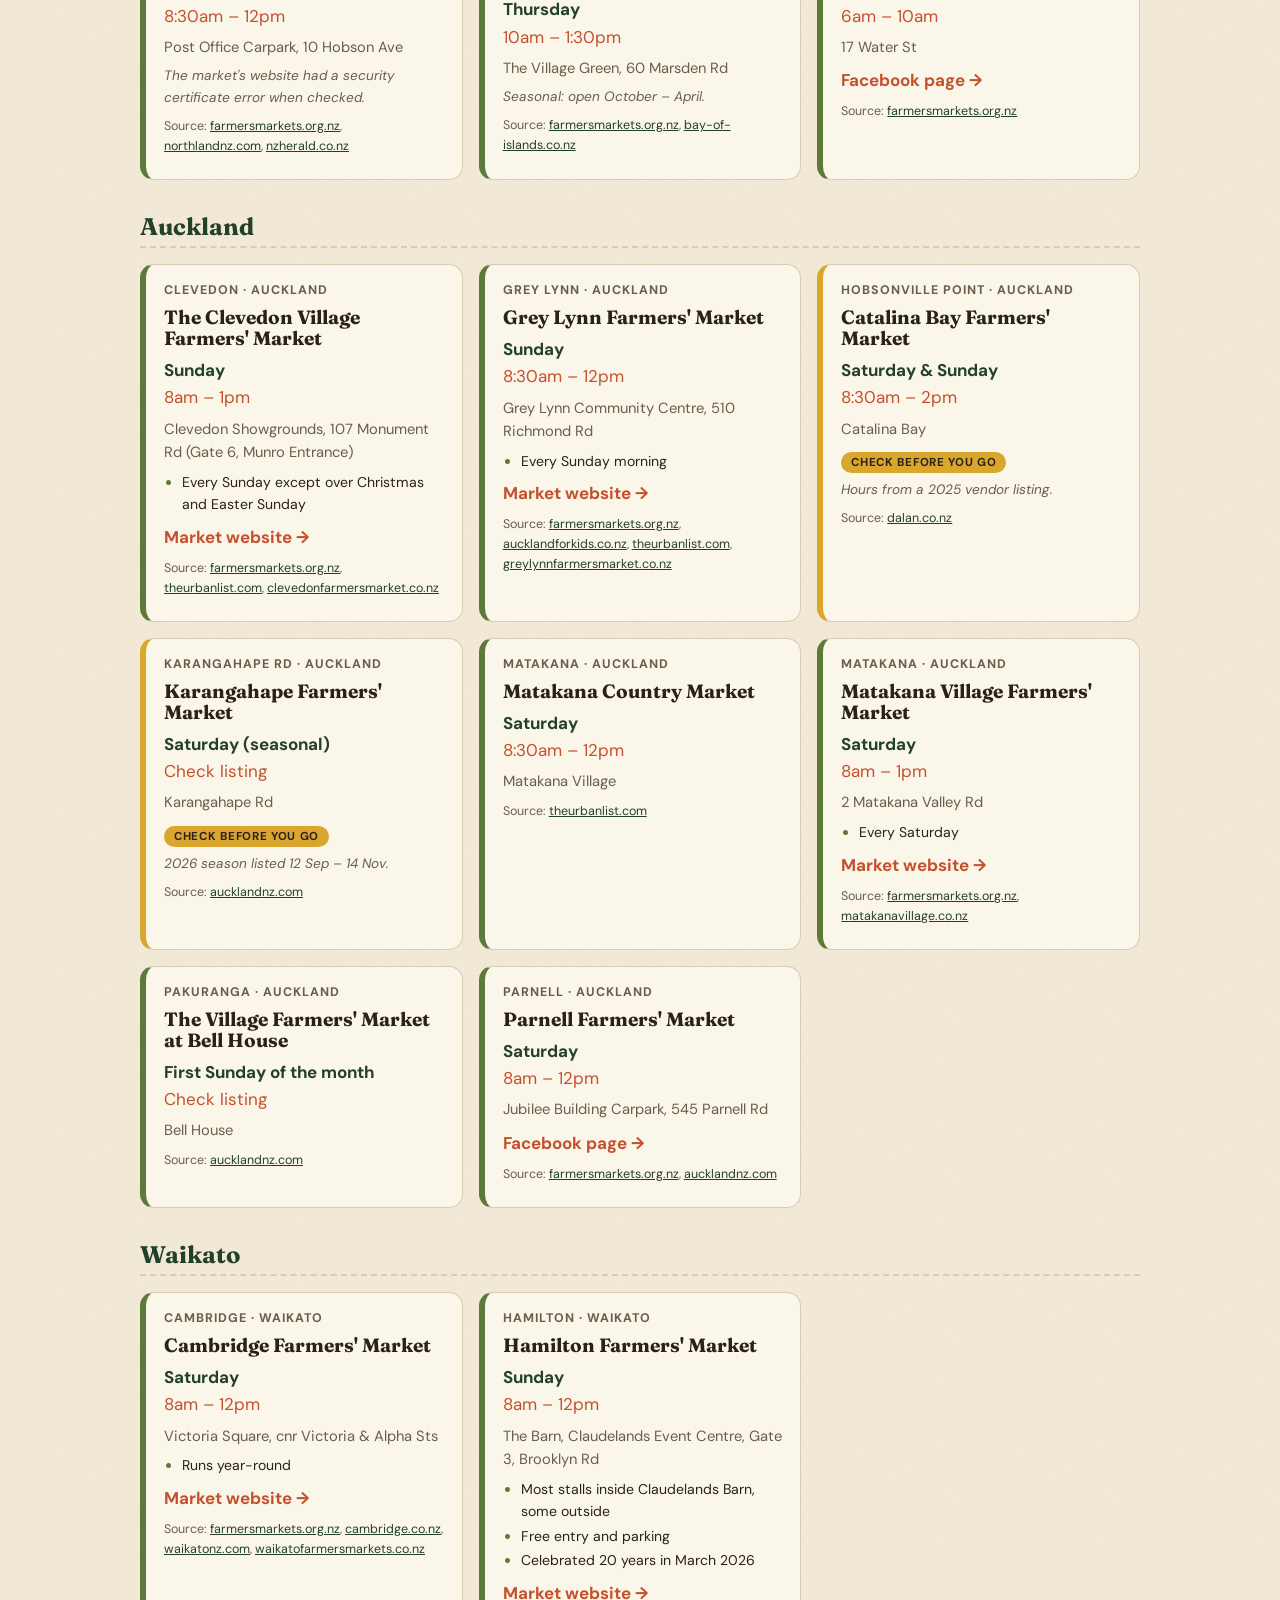
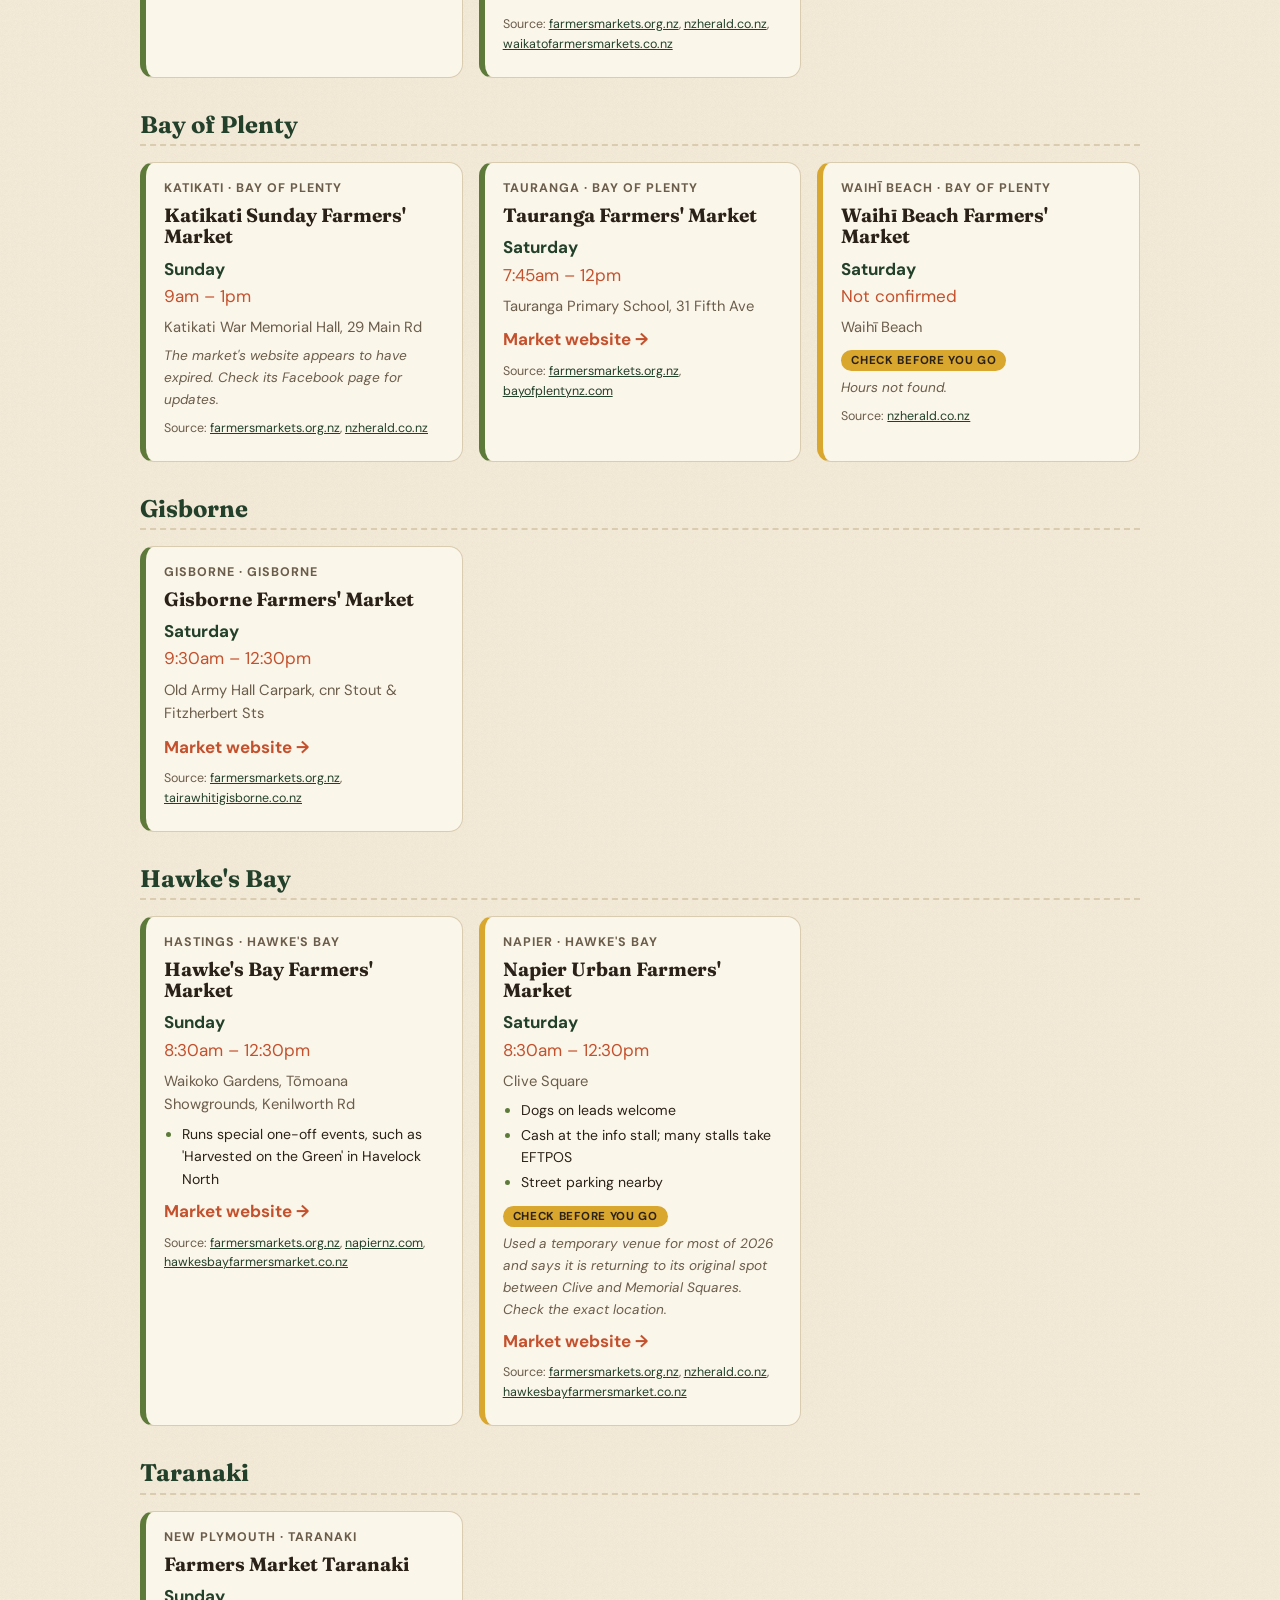
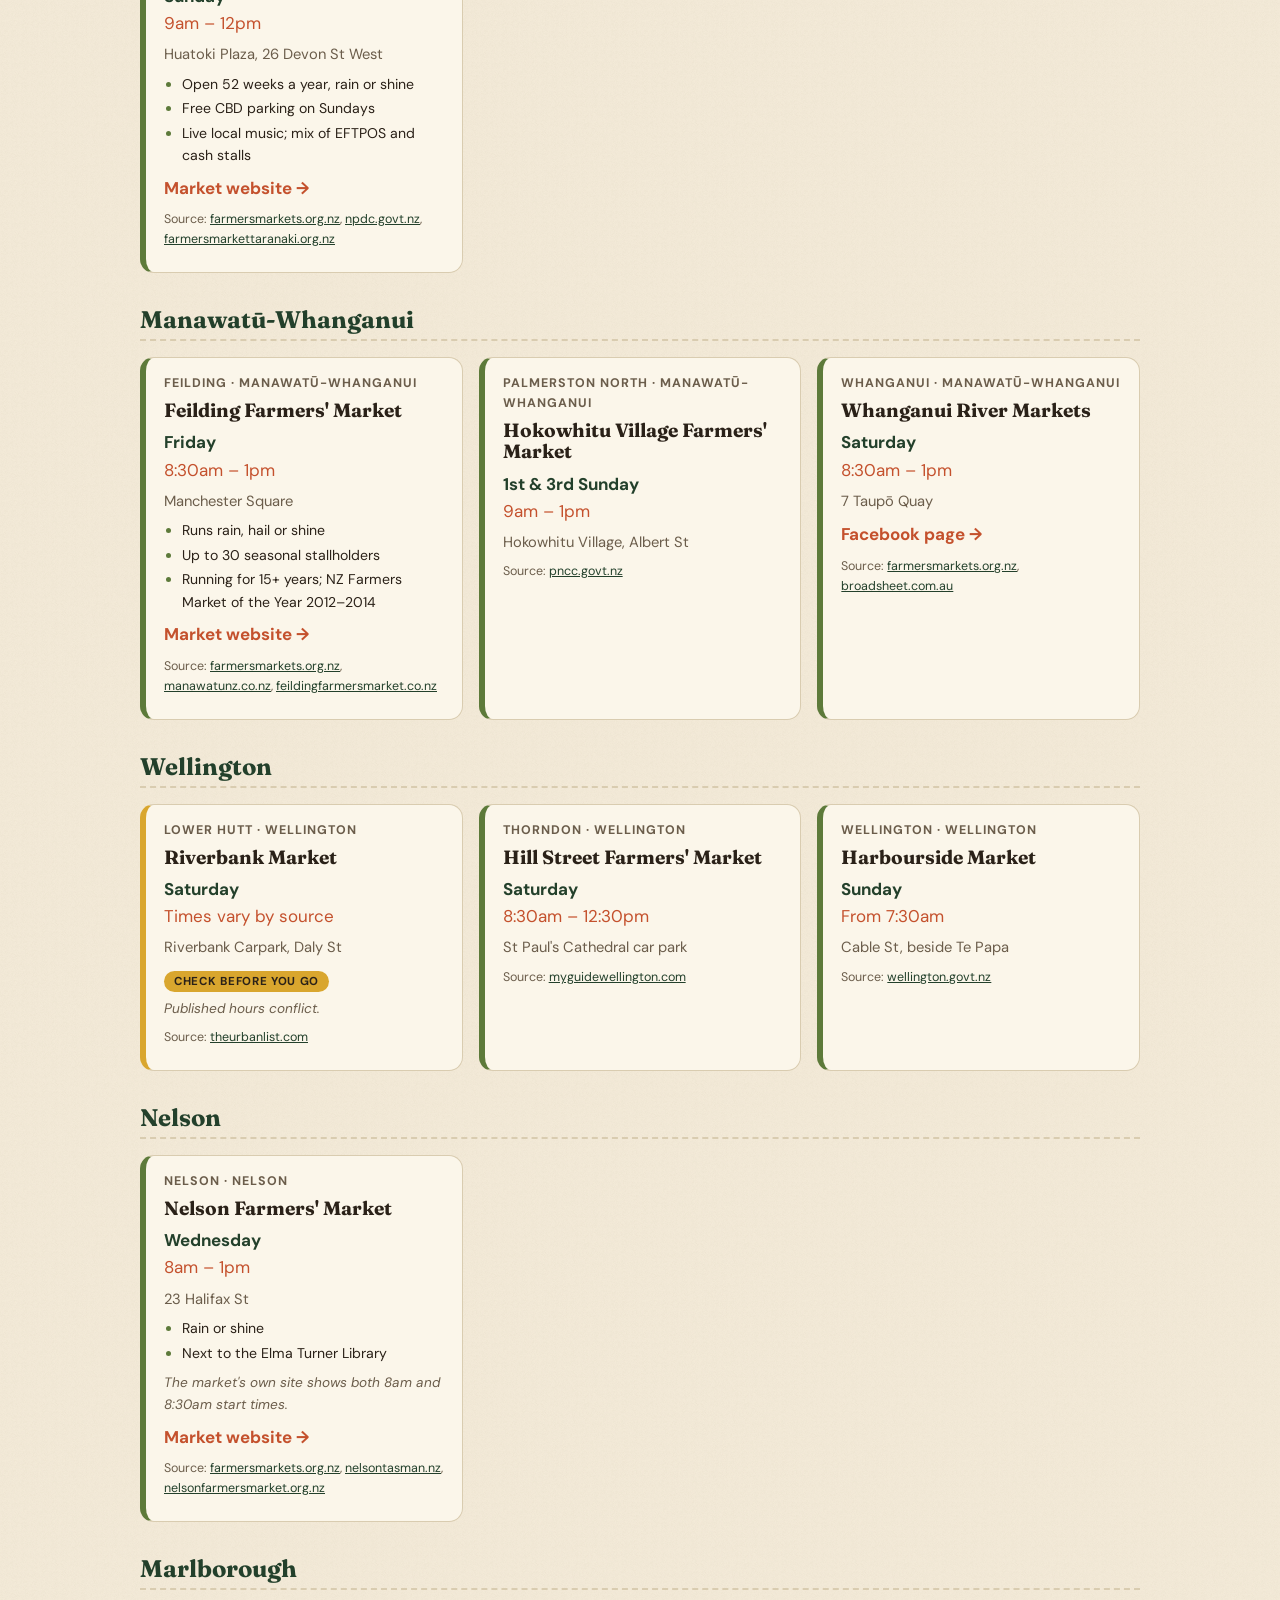
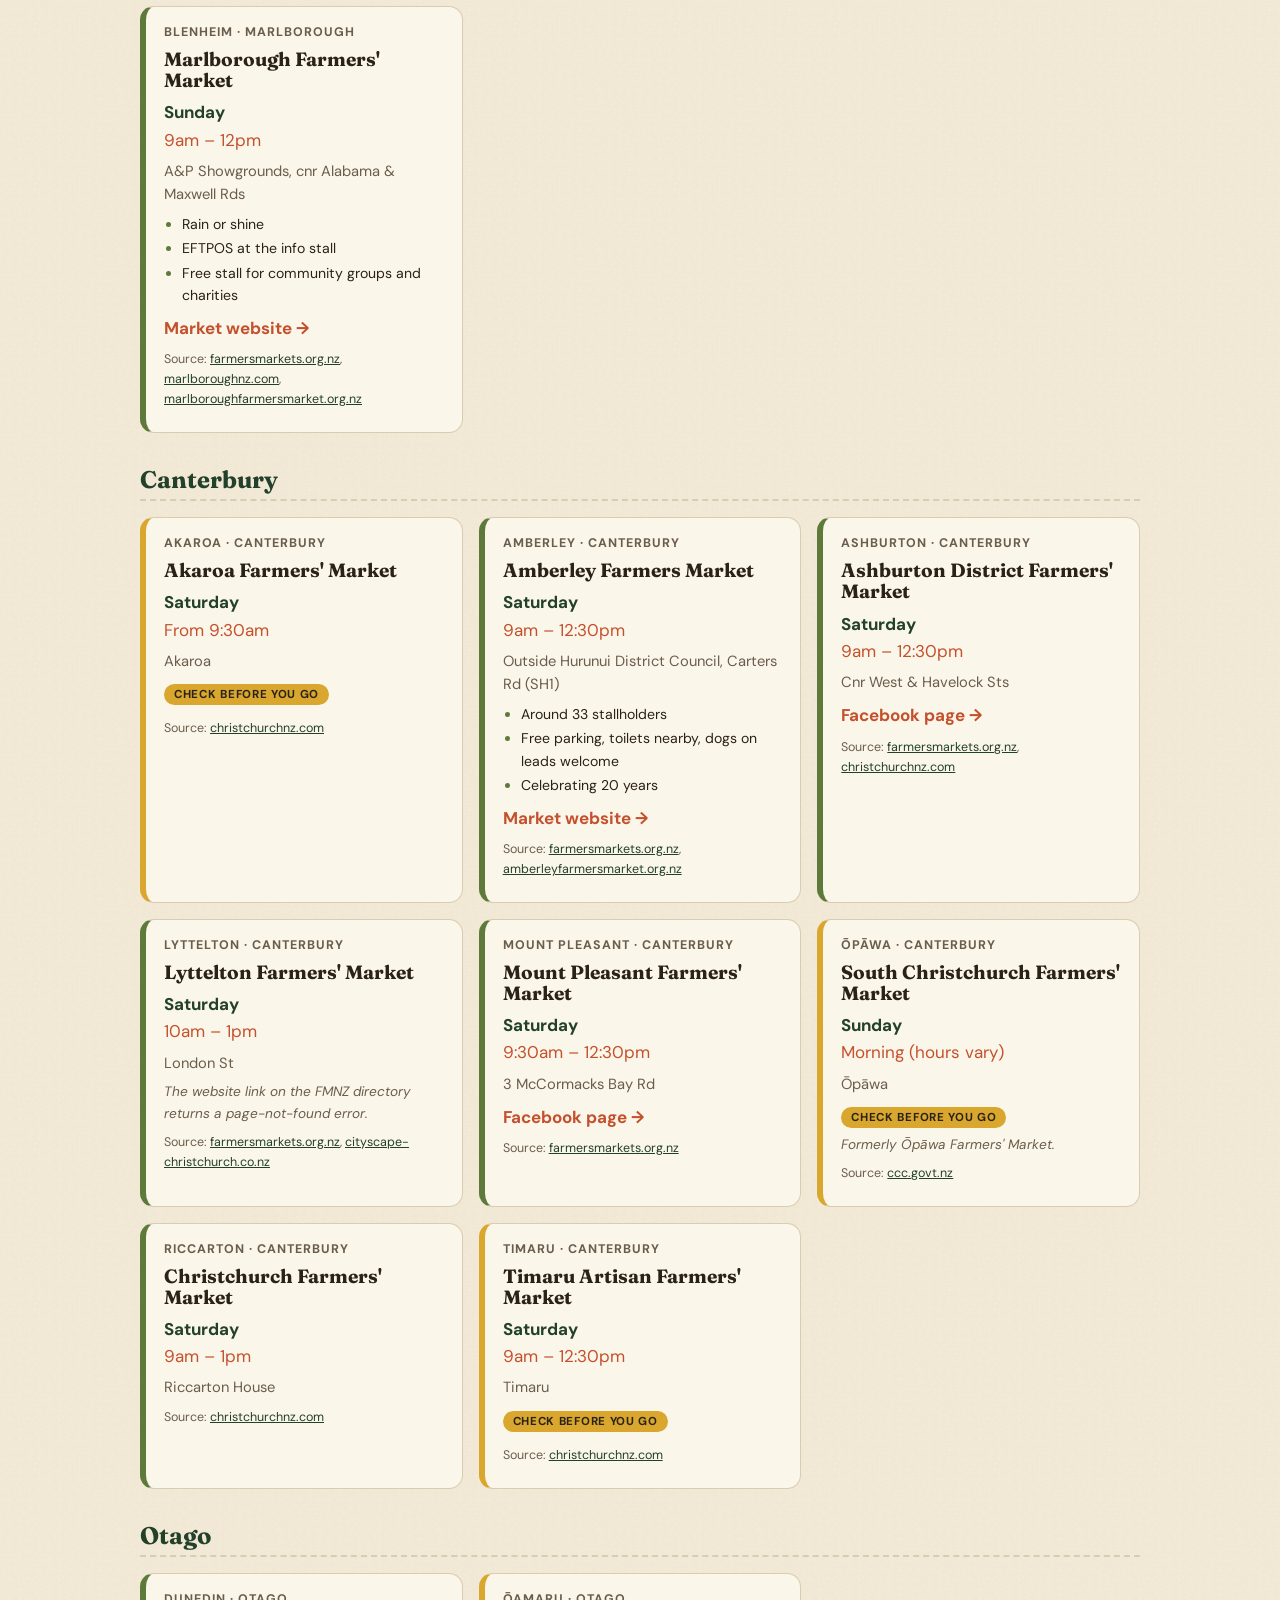
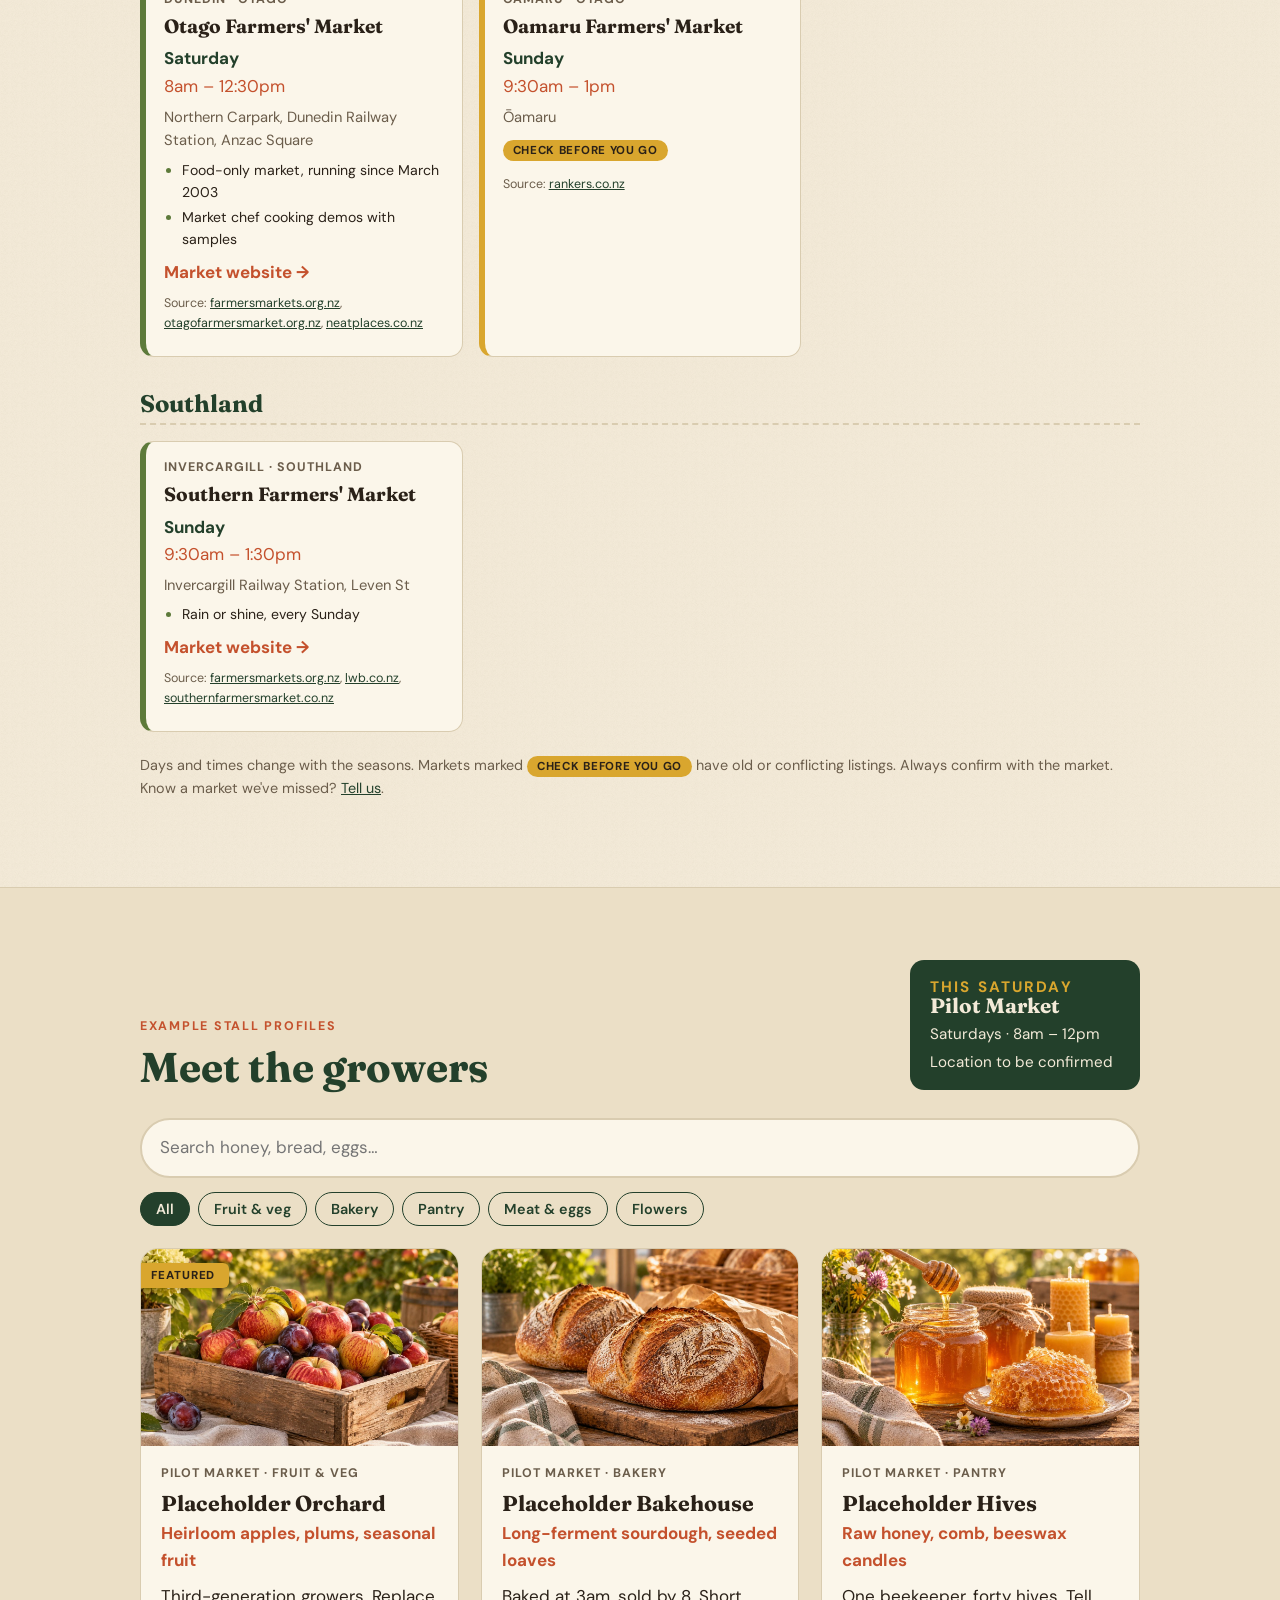
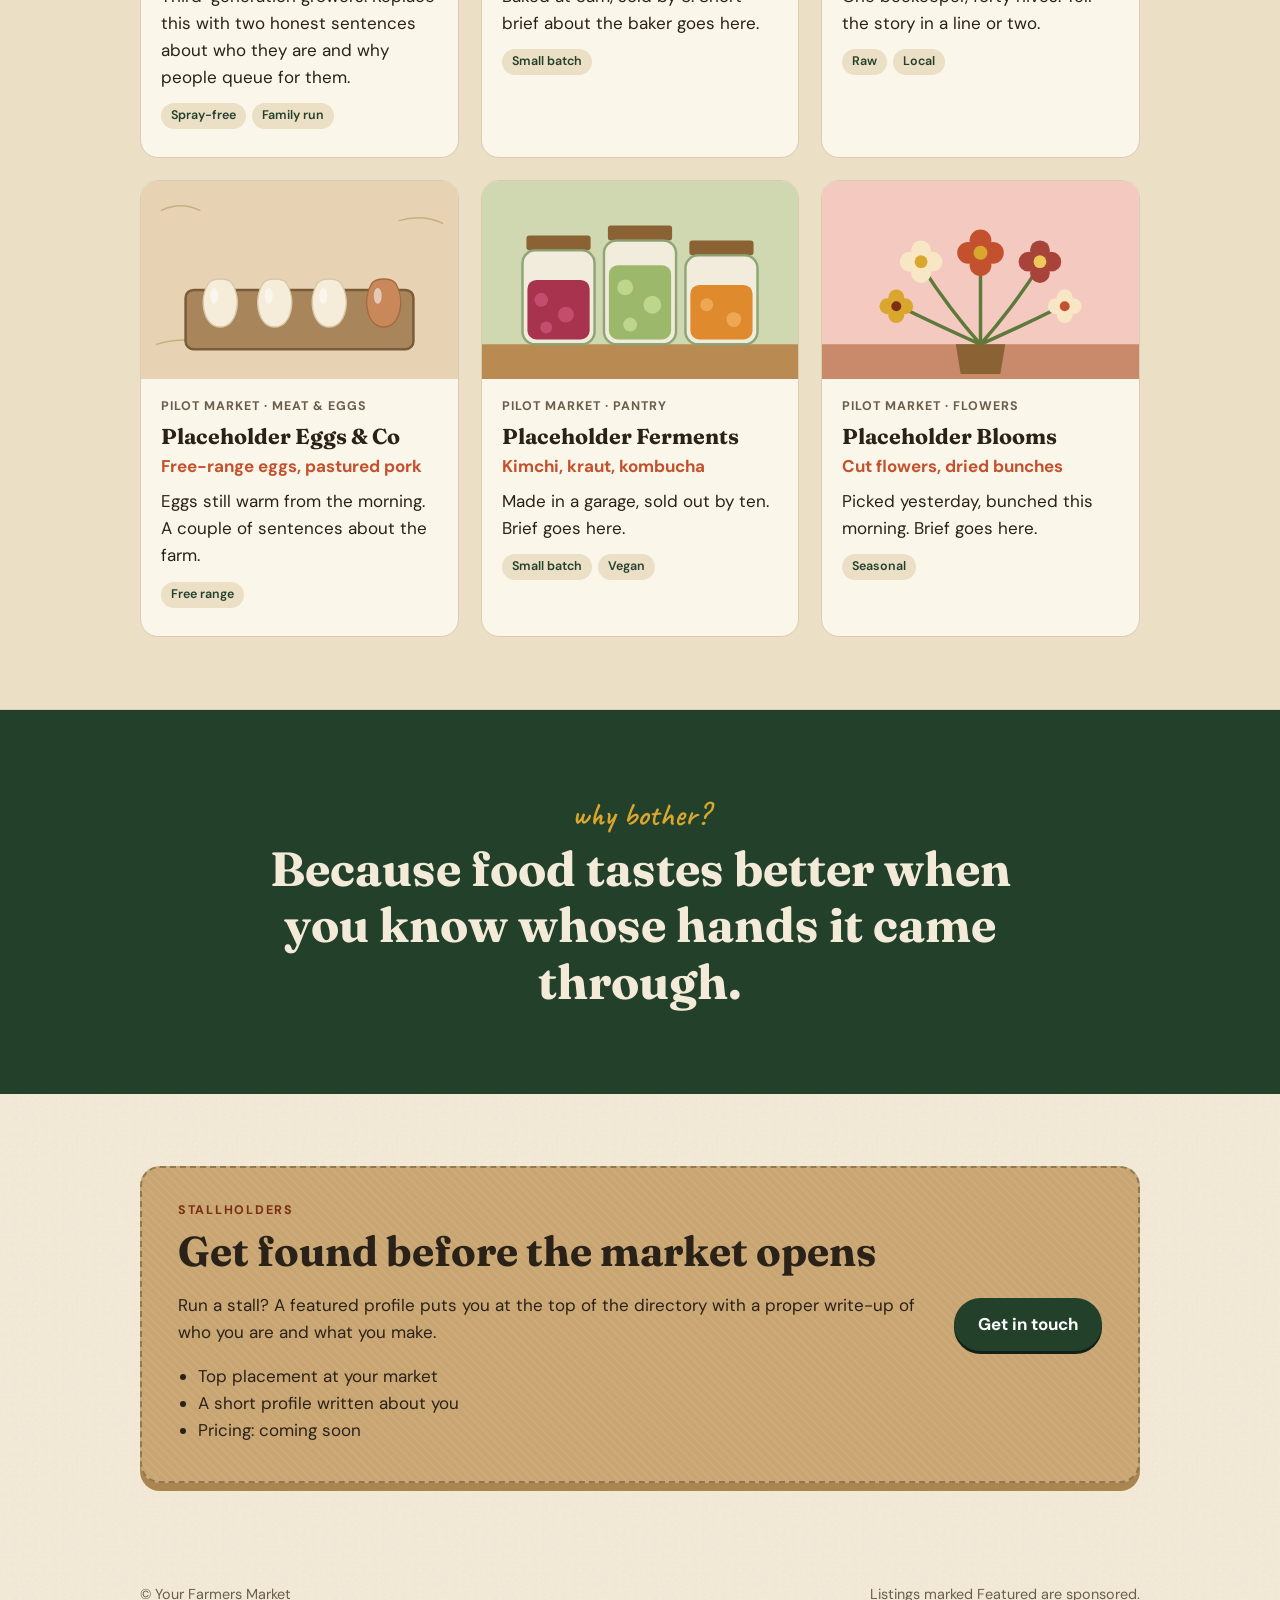
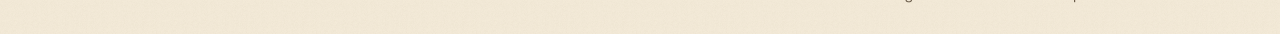
==== commit 4a40c3f4: "Remove FMNZ member badge and filter; add Coming soon page for contact links Co-Authored-By: Claude O" ====
--- a/index.html
+++ b/index.html
@@ -45,11 +45,10 @@
   <div class="head"><div><p class="eyebrow">Markets across Aotearoa</p><h2>Find a farmers' market</h2></div>
     <p class="updated" id="mk-updated"></p></div>
   <div class="tools"><label class="sr" for="mk-search">Search markets</label>
-    <input id="mk-search" type="search" placeholder="Search a town, market or day…" autocomplete="off"><div id="mk-regions" class="chips"></div>
-    <label class="toggle"><input type="checkbox" id="mk-members"> Official Farmers Markets NZ members only</label></div>
+    <input id="mk-search" type="search" placeholder="Search a town, market or day…" autocomplete="off"><div id="mk-regions" class="chips"></div></div>
   <div id="mk-list" class="mk-grid"></div>
   <p id="mk-empty" class="empty" hidden>No markets match that yet.</p>
-  <p class="fineprint">Days and times change with the seasons. <span class="member">✓ FMNZ member</span> markets are authenticated by <a href="https://www.farmersmarkets.org.nz/find-a-market/" target="_blank" rel="noopener">Farmers Markets New Zealand</a>: food only, sold by the people who grow or make it. Markets marked <span class="flag">Check before you go</span> have old or conflicting listings. Always confirm with the market. Know a market we've missed? <a href="#feature">Tell us</a>.</p>
+  <p class="fineprint">Days and times change with the seasons. Markets marked <span class="flag">Check before you go</span> have old or conflicting listings. Always confirm with the market. Know a market we've missed? <a href="coming-soon.html">Tell us</a>.</p>
 </section>
 
 <section id="stalls-section" class="band"><div class="wrap section">
@@ -71,7 +70,7 @@
     <div><p class="eyebrow">Stallholders</p><h2>Get found before the market opens</h2>
       <p>Run a stall? A featured profile puts you at the top of the directory with a proper write-up of who you are and what you make.</p>
       <ul><li>Top placement at your market</li><li>A short profile written about you</li><li>Pricing: coming soon</li></ul></div>
-    <a class="btn" href="mailto:hello@yourfarmersmarket.co.nz">Get in touch</a>
+    <a class="btn" href="coming-soon.html">Get in touch</a>
   </div>
 </section>
 </main>
--- a/styles.css
+++ b/styles.css
@@ -86,5 +86,7 @@
 .flag{display:inline-block;background:var(--mustard);color:var(--ink);font:700 .72rem var(--sans);letter-spacing:.06em;text-transform:uppercase;padding:3px 10px;border-radius:99px}
 .src{font-size:.78rem;color:var(--muted);margin-top:8px!important}.src a{color:var(--forest)}
 .fineprint{font-size:.9rem;color:var(--muted);margin-top:22px}.fineprint a{color:var(--forest)}
-.member{display:inline-block;background:var(--leaf);color:#fff;font:700 .72rem var(--sans);letter-spacing:.04em;padding:3px 10px;border-radius:99px;margin:0 0 8px!important}
-.toggle{display:flex;align-items:center;gap:8px;font-size:.95rem;color:var(--forest);font-weight:600;cursor:pointer}.toggle input{width:18px;height:18px;accent-color:var(--forest)}
+.site{margin:8px 0 0!important}.site a{color:var(--tomato);font-weight:700;text-decoration:none}.site a:hover{text-decoration:underline}
+.facts{margin:6px 0 8px;padding-left:18px;font-size:.88rem;color:var(--ink)}.facts li{margin:2px 0}.facts li::marker{color:var(--leaf)}
+.soon{min-height:70vh;display:flex;flex-direction:column;justify-content:center;align-items:flex-start;padding-top:48px;padding-bottom:48px}
+.soon .hand{font:600 2rem var(--hand);color:var(--tomato);margin:0}
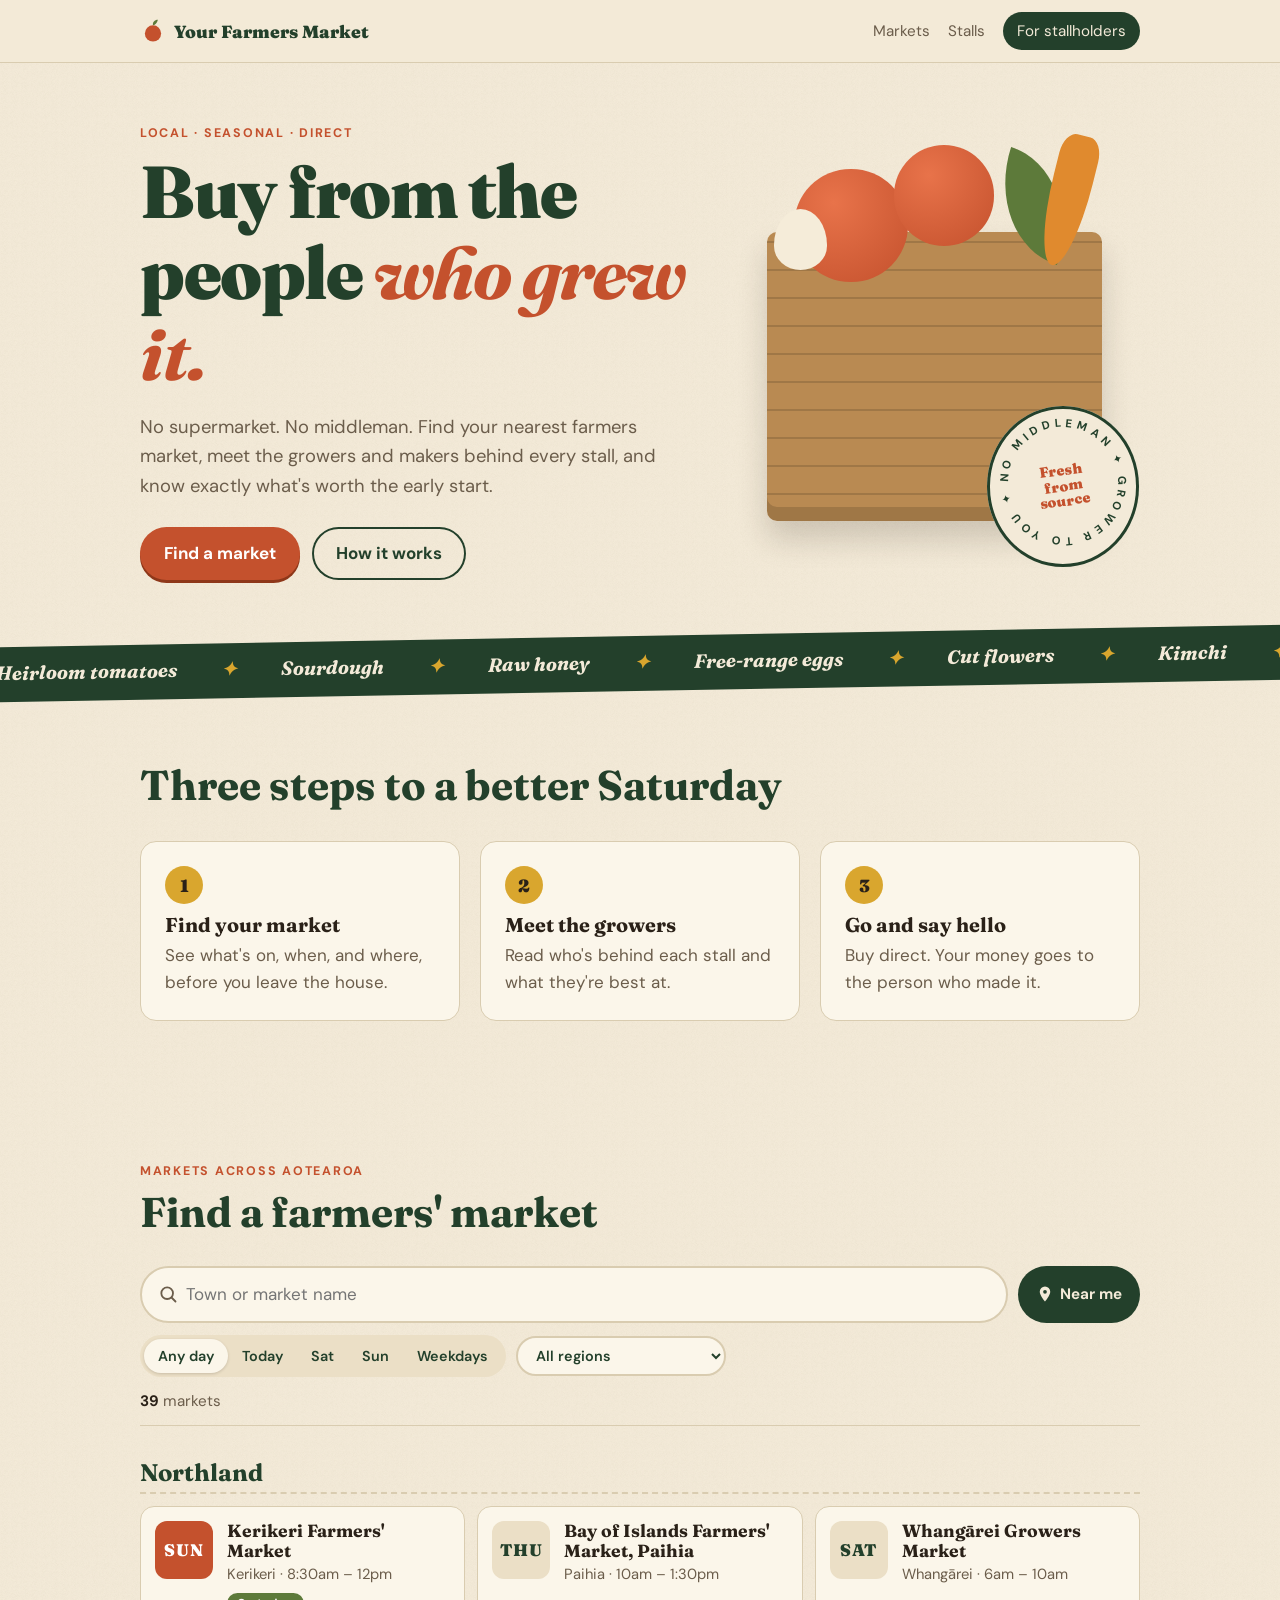
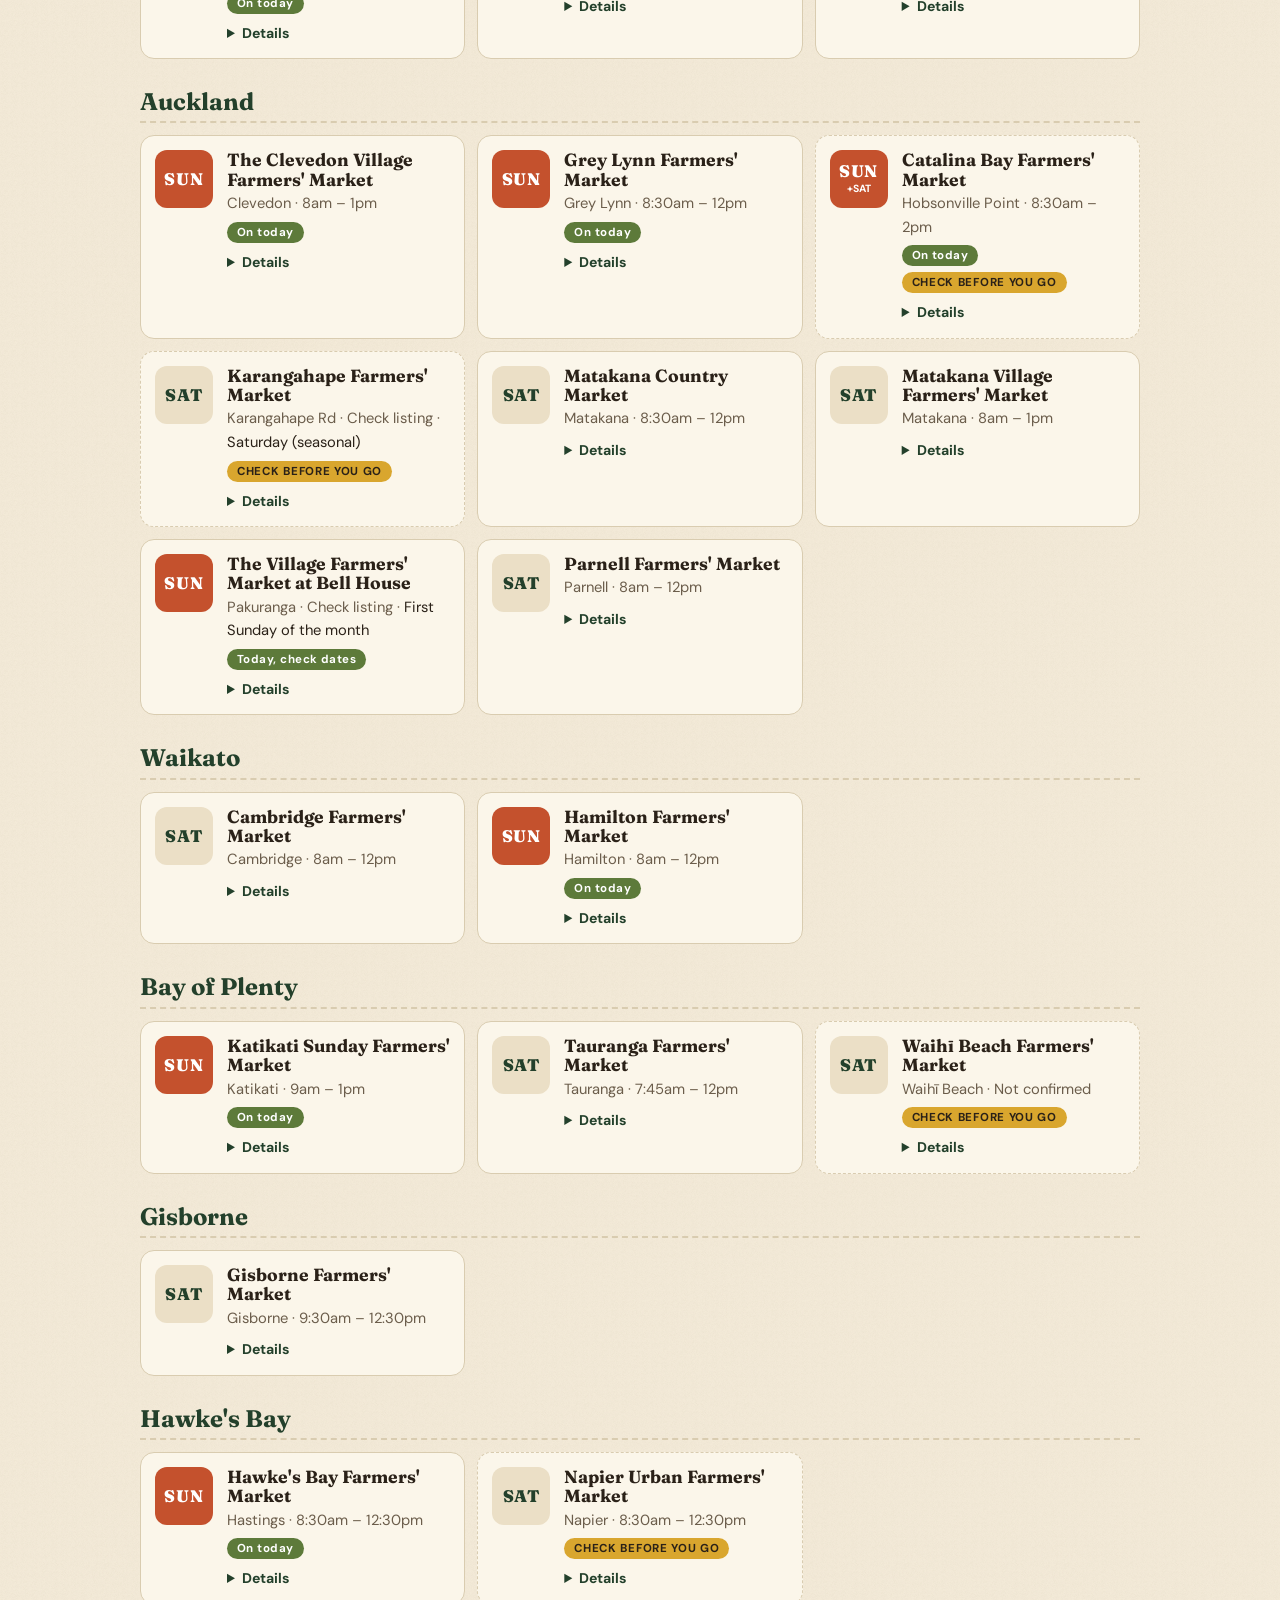
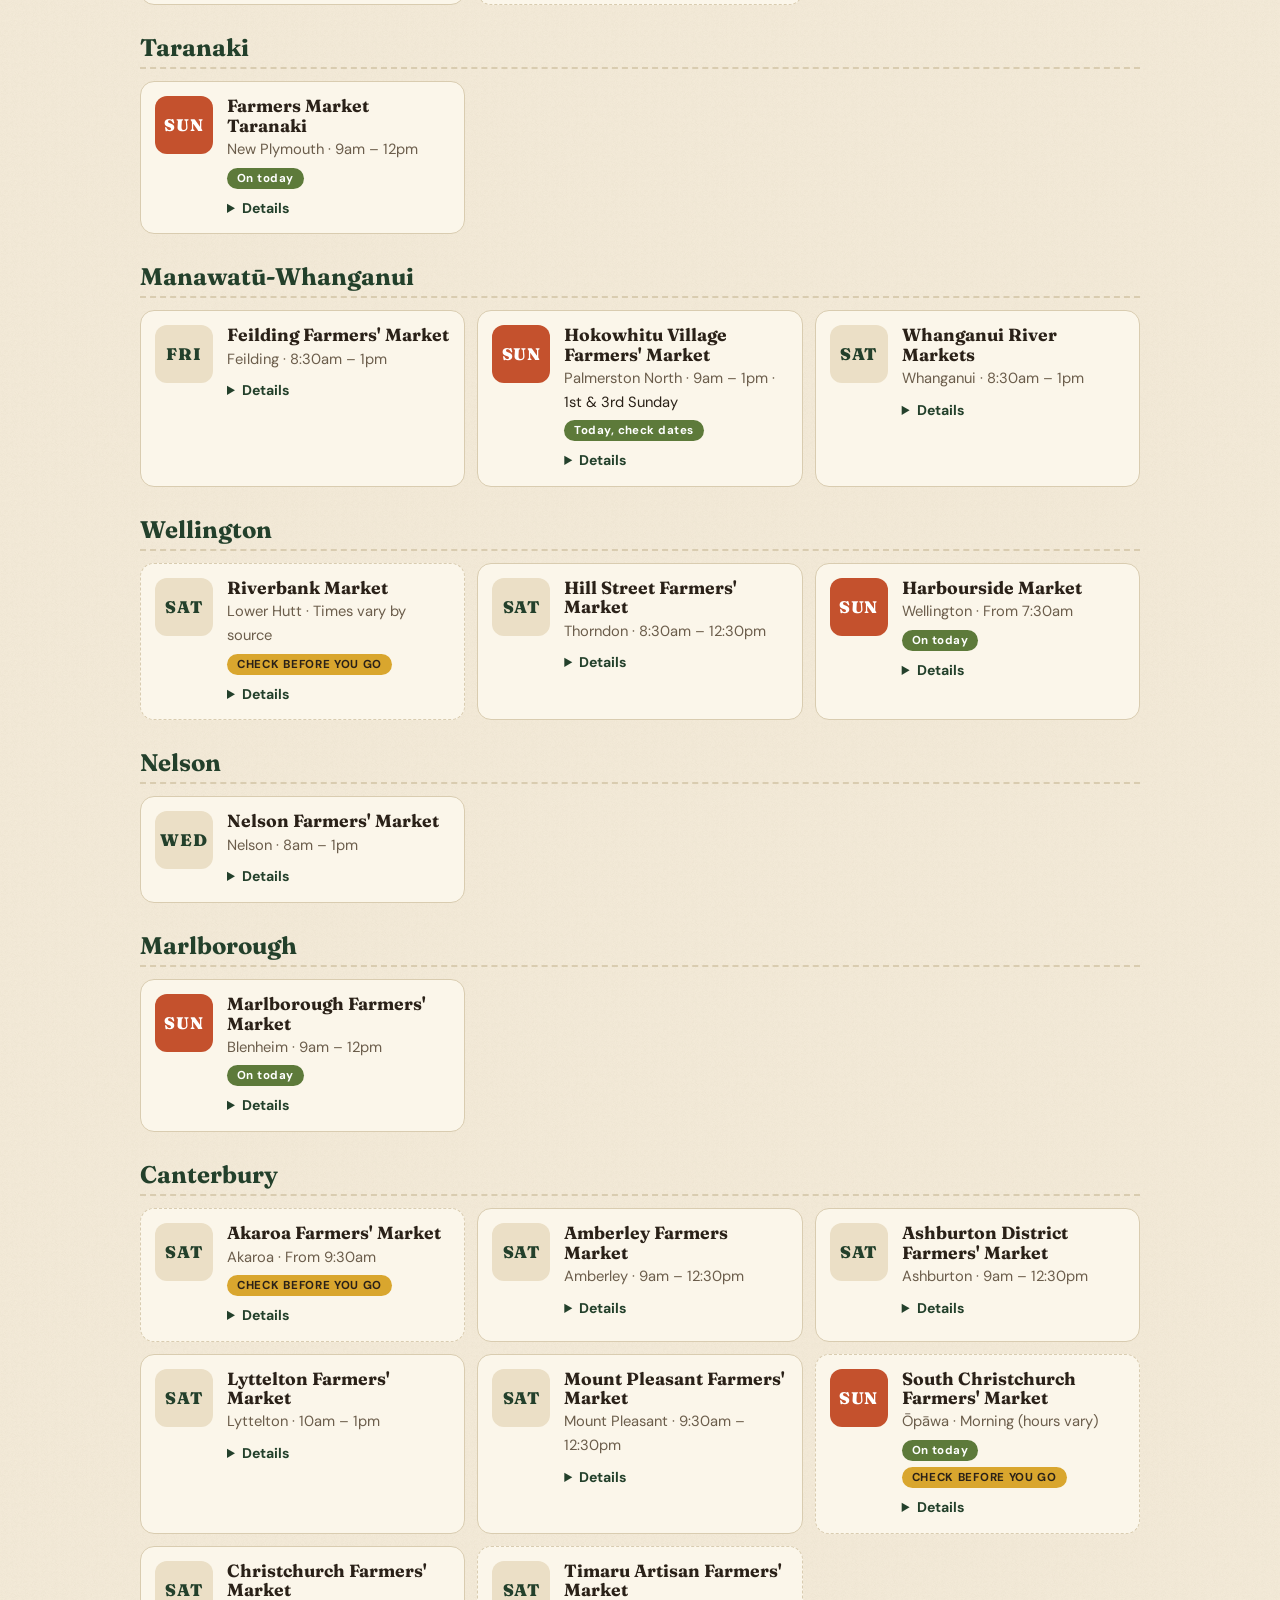
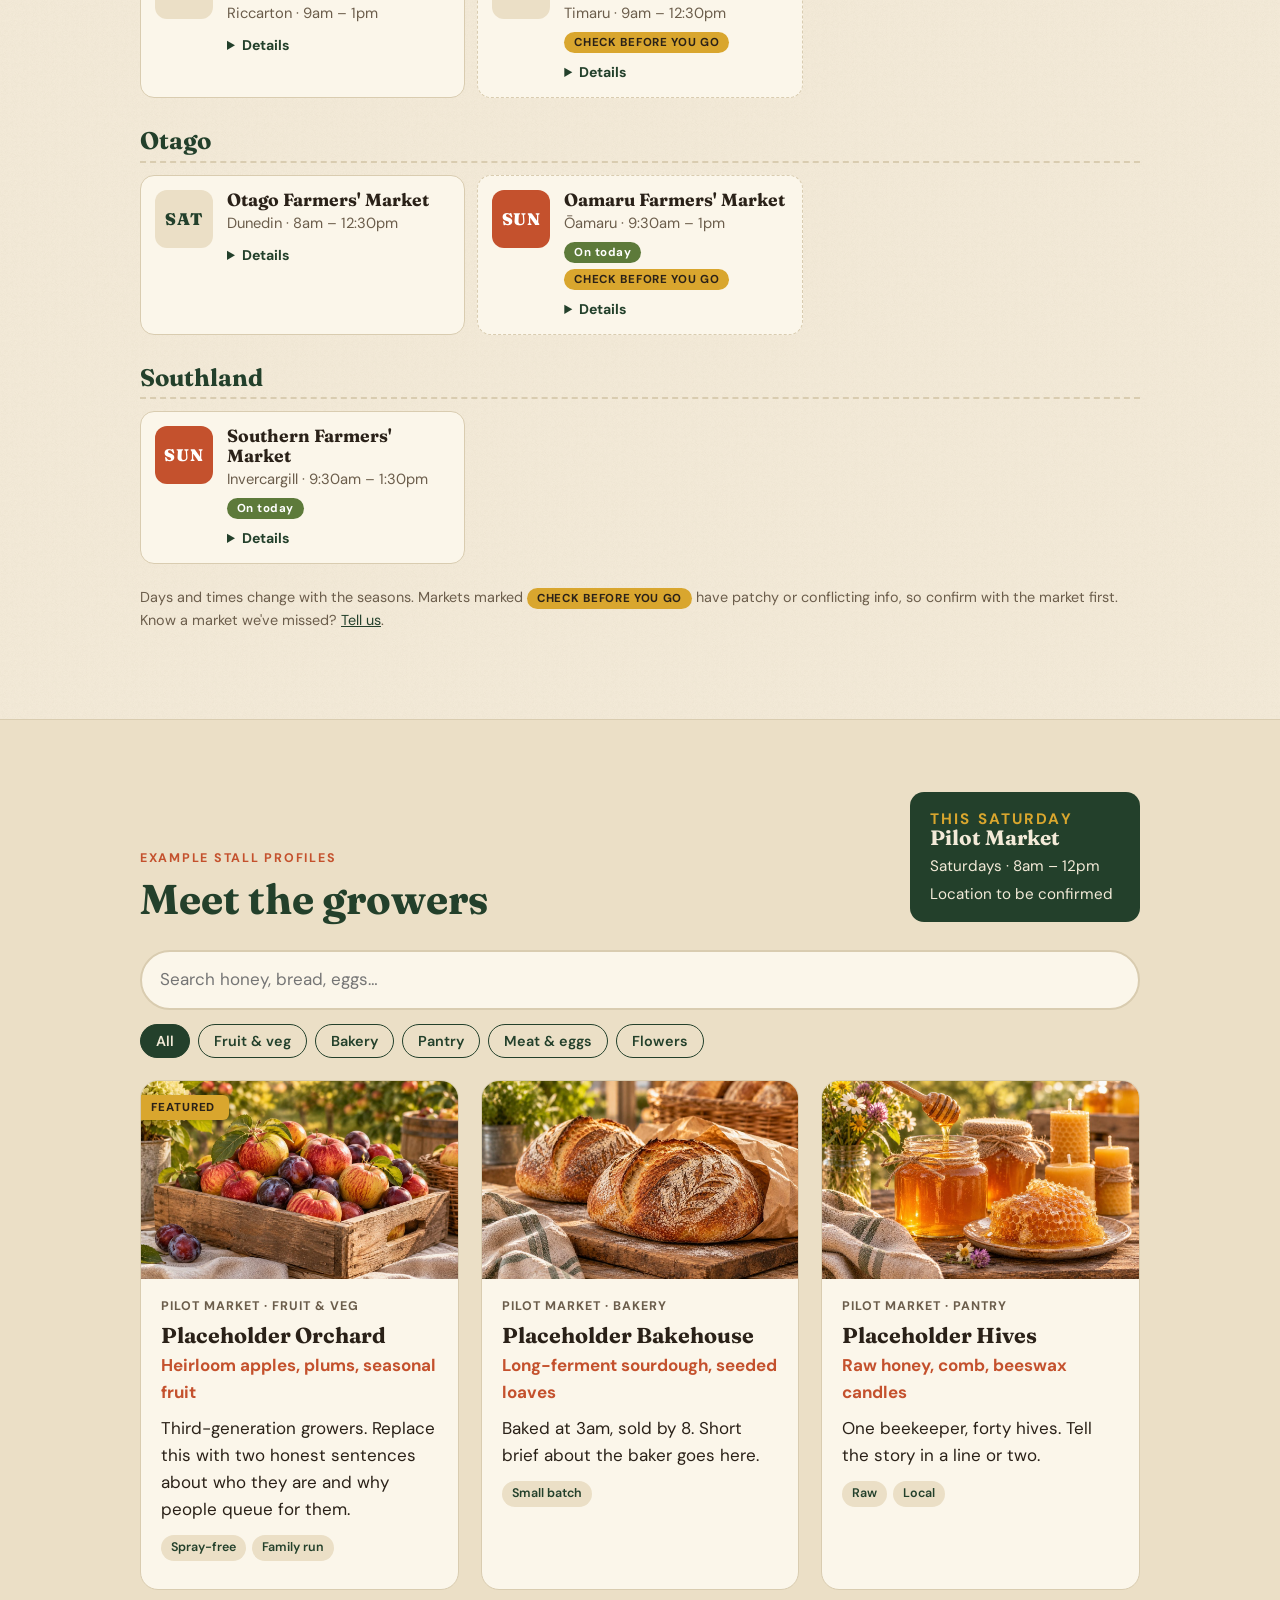
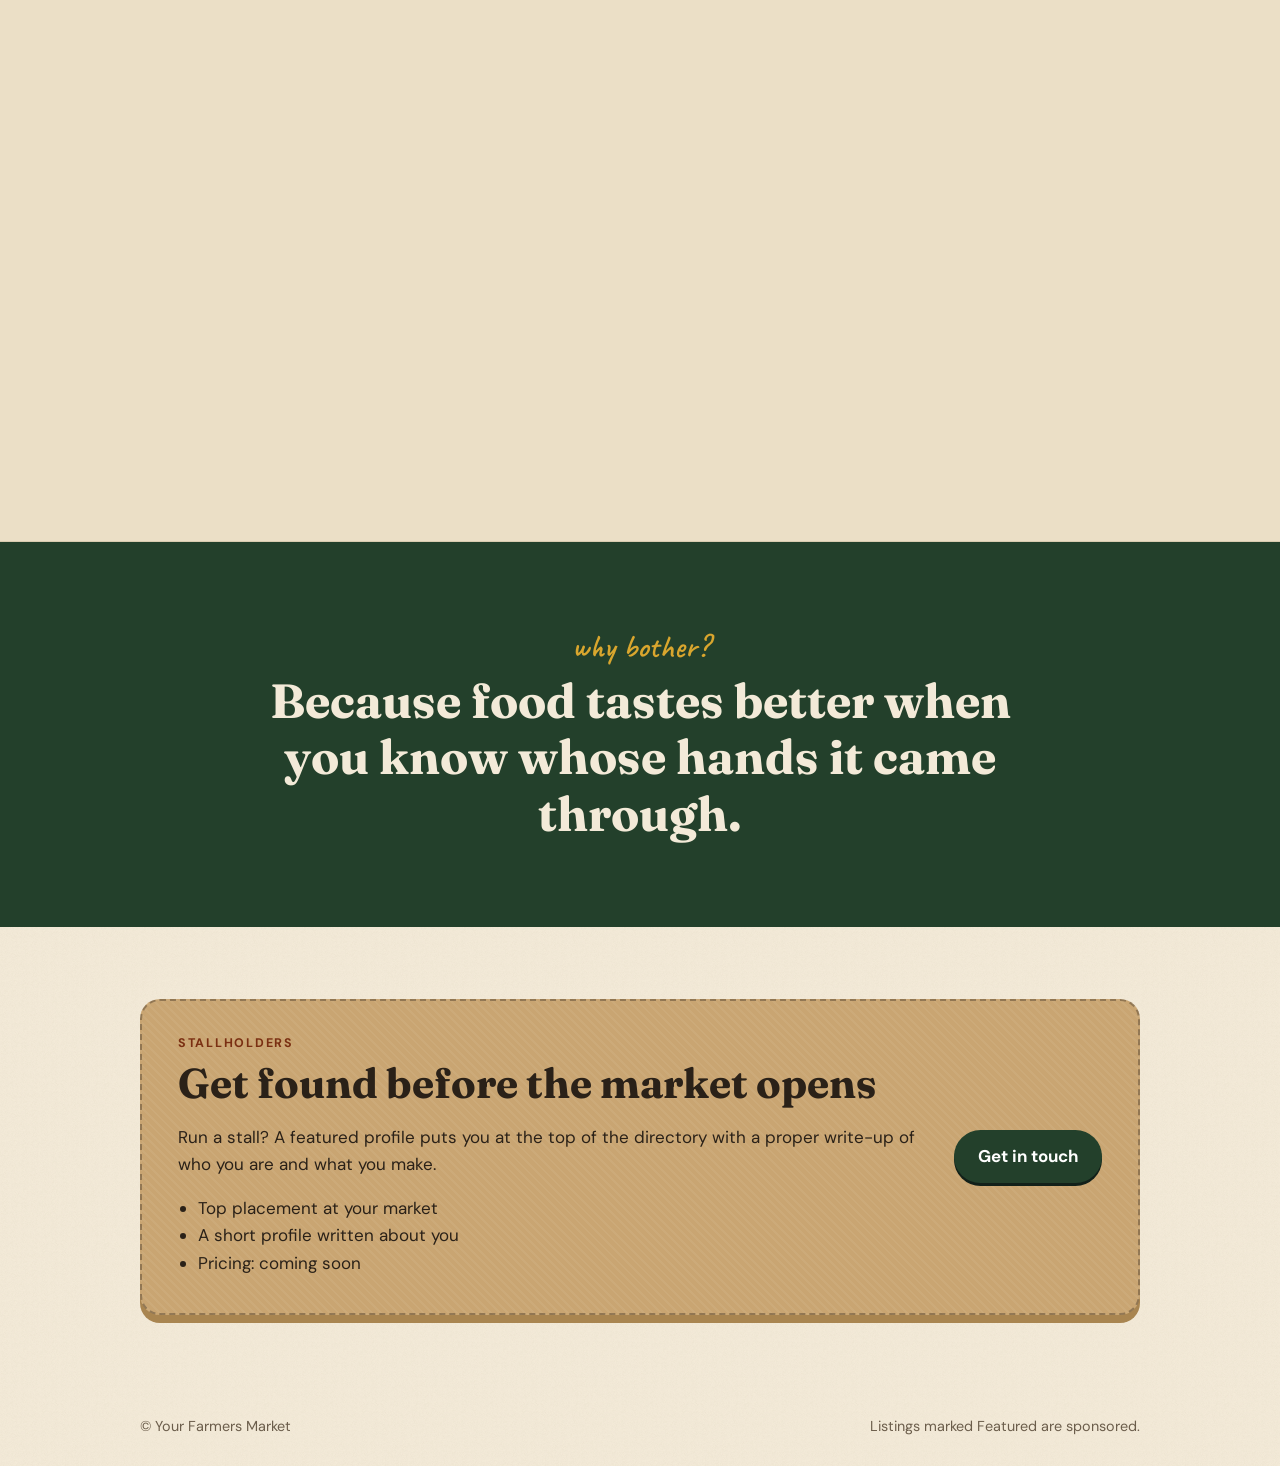
==== commit c4e5cc11: "Market finder v2: near me, day filter, region dropdown, compact expandable cards; hide sources Co-Au" ====
--- a/index.html
+++ b/index.html
@@ -42,13 +42,28 @@
 </section>
 
 <section id="markets" class="wrap section">
-  <div class="head"><div><p class="eyebrow">Markets across Aotearoa</p><h2>Find a farmers' market</h2></div>
-    <p class="updated" id="mk-updated"></p></div>
-  <div class="tools"><label class="sr" for="mk-search">Search markets</label>
-    <input id="mk-search" type="search" placeholder="Search a town, market or day…" autocomplete="off"><div id="mk-regions" class="chips"></div></div>
-  <div id="mk-list" class="mk-grid"></div>
-  <p id="mk-empty" class="empty" hidden>No markets match that yet.</p>
-  <p class="fineprint">Days and times change with the seasons. Markets marked <span class="flag">Check before you go</span> have old or conflicting listings. Always confirm with the market. Know a market we've missed? <a href="coming-soon.html">Tell us</a>.</p>
+  <p class="eyebrow">Markets across Aotearoa</p>
+  <h2>Find a farmers' market</h2>
+  <div class="finder">
+    <div class="searchrow">
+      <label class="sr" for="mk-search">Town or market</label>
+      <div class="field"><svg viewBox="0 0 24 24" width="20" height="20" aria-hidden="true"><circle cx="11" cy="11" r="7" fill="none" stroke="currentColor" stroke-width="2.2"/><path d="M16.5 16.5L21 21" stroke="currentColor" stroke-width="2.2" stroke-linecap="round"/></svg>
+        <input id="mk-search" type="search" list="mk-towns" placeholder="Town or market name" autocomplete="off"><datalist id="mk-towns"></datalist></div>
+      <button id="mk-near" class="nearbtn" type="button"><svg viewBox="0 0 24 24" width="18" height="18" aria-hidden="true"><path d="M12 2a7 7 0 0 0-7 7c0 5 7 13 7 13s7-8 7-13a7 7 0 0 0-7-7zm0 9.5A2.5 2.5 0 1 1 12 6.5a2.5 2.5 0 0 1 0 5z" fill="currentColor"/></svg><span>Near me</span></button>
+    </div>
+    <div class="filterrow">
+      <div class="seg" id="mk-days" role="group" aria-label="Day">
+        <button data-d="any" class="on">Any day</button><button data-d="today">Today</button><button data-d="6">Sat</button><button data-d="0">Sun</button><button data-d="wk">Weekdays</button>
+      </div>
+      <label class="sr" for="mk-region">Region</label>
+      <select id="mk-region"><option value="">All regions</option></select>
+    </div>
+    <div class="resultbar"><p id="mk-count" aria-live="polite"></p><button id="mk-clear" type="button" hidden>Clear</button></div>
+    <p id="mk-geo" class="geo" hidden></p>
+  </div>
+  <div id="mk-list" class="mk-list"></div>
+  <p id="mk-empty" class="empty" hidden>No markets match. Try another day or clear your filters.</p>
+  <p class="fineprint">Days and times change with the seasons. Markets marked <span class="flag">Check before you go</span> have patchy or conflicting info, so confirm with the market first. Know a market we've missed? <a href="coming-soon.html">Tell us</a>.</p>
 </section>
 
 <section id="stalls-section" class="band"><div class="wrap section">
--- a/styles.css
+++ b/styles.css
@@ -48,8 +48,8 @@
 .week{background:var(--forest);color:var(--paper);border-radius:14px;padding:16px 20px;min-width:230px;transform:rotate(1.5deg)}
 .week .eyebrow{color:var(--mustard)}.week h3{font-size:1.3rem}.week p{margin:4px 0 0;font-size:.95rem}
 .tools{margin:28px 0 22px;display:grid;gap:14px}
-#search,#mk-search{width:100%;padding:14px 18px;border-radius:99px;border:2px solid var(--line);background:var(--card);font:inherit;color:var(--ink)}
-#search:focus,#mk-search:focus{outline:none;border-color:var(--forest)}
+#search{width:100%;padding:14px 18px;border-radius:99px;border:2px solid var(--line);background:var(--card);font:inherit;color:var(--ink)}
+#search:focus{outline:none;border-color:var(--forest)}
 .chips{display:flex;gap:8px;flex-wrap:wrap}
 .chip{border:1.5px solid var(--forest);background:transparent;color:var(--forest);padding:7px 15px;border-radius:99px;font:600 .9rem var(--sans);cursor:pointer;transition:.15s}
 .chip:hover{background:rgba(35,64,43,.08)}.chip.on{background:var(--forest);color:var(--paper)}
@@ -90,3 +90,35 @@
 .facts{margin:6px 0 8px;padding-left:18px;font-size:.88rem;color:var(--ink)}.facts li{margin:2px 0}.facts li::marker{color:var(--leaf)}
 .soon{min-height:70vh;display:flex;flex-direction:column;justify-content:center;align-items:flex-start;padding-top:48px;padding-bottom:48px}
 .soon .hand{font:600 2rem var(--hand);color:var(--tomato);margin:0}
+/* Market finder v2 */
+.finder{padding:16px 0 10px;margin-top:14px;border-bottom:1px solid var(--line)}
+.searchrow{display:flex;gap:10px}
+.field{flex:1;display:flex;align-items:center;gap:8px;background:var(--card);border:2px solid var(--line);border-radius:99px;padding:0 16px;color:var(--muted)}
+.field:focus-within{border-color:var(--forest)}
+.field input{flex:1;border:0;background:transparent;font:inherit;color:var(--ink);padding:13px 0;min-width:0}.field input:focus{outline:none}
+.nearbtn{display:flex;align-items:center;gap:6px;border:0;background:var(--forest);color:var(--paper);font:700 .95rem var(--sans);padding:0 18px;border-radius:99px;cursor:pointer;white-space:nowrap}
+.nearbtn.on{background:var(--tomato)}.nearbtn.busy{opacity:.6}
+.filterrow{display:flex;gap:10px;margin-top:12px;flex-wrap:wrap;align-items:center}
+.seg{display:flex;background:var(--paper2);border-radius:99px;padding:4px;overflow-x:auto;max-width:100%}
+.seg button{border:0;background:transparent;font:600 .9rem var(--sans);color:var(--forest);padding:8px 14px;border-radius:99px;cursor:pointer;white-space:nowrap}
+.seg button.on{background:var(--card);box-shadow:0 1px 3px rgba(42,33,24,.18)}
+#mk-region{font:600 .9rem var(--sans);color:var(--forest);background:var(--card);border:2px solid var(--line);border-radius:99px;padding:8px 14px}
+.resultbar{display:flex;justify-content:space-between;align-items:center;margin-top:10px;min-height:28px}
+.resultbar p{margin:0;color:var(--muted);font-size:.95rem}.resultbar strong{color:var(--ink)}
+#mk-clear{border:0;background:none;color:var(--tomato);font:700 .9rem var(--sans);cursor:pointer;text-decoration:underline}
+.geo{font-size:.85rem;color:var(--muted);margin:4px 0 0}
+.mk-list{display:grid;grid-template-columns:repeat(auto-fill,minmax(320px,1fr));gap:12px;margin-top:16px}
+.mk2{display:flex;gap:14px;background:var(--card);border:1.5px solid var(--line);border-radius:14px;padding:14px}
+.mk2.warn{border-style:dashed}
+.dtile{flex:none;width:58px;height:58px;border-radius:12px;background:var(--paper2);display:grid;place-items:center;align-content:center;color:var(--forest)}
+.dtile b{font:900 1.05rem var(--serif);letter-spacing:.04em}.dtile small{font-size:.65rem;font-weight:700}
+.dtile.live{background:var(--tomato);color:#fff}
+.mbody{flex:1;min-width:0}.mtop{display:flex;justify-content:space-between;gap:8px;align-items:baseline}
+.mk2 h3{font-size:1.1rem;margin:0}.dist{font-size:.8rem;font-weight:700;color:var(--tomato);white-space:nowrap}
+.mline{margin:3px 0 0;color:var(--muted);font-size:.92rem}.mline em{font-style:normal;color:var(--ink)}
+.mbadges{margin:6px 0 0;display:flex;gap:6px;flex-wrap:wrap}.mbadges:empty{display:none}
+.today,.tmrw{font:700 .72rem var(--sans);letter-spacing:.04em;padding:3px 10px;border-radius:99px;background:var(--leaf);color:#fff}.tmrw{background:var(--paper2);color:var(--forest)}
+.mk2 details{margin-top:8px}.mk2 summary{cursor:pointer;font-weight:700;font-size:.88rem;color:var(--forest)}
+.mk2 details[open] summary{margin-bottom:6px}.mk2 .venue,.mk2 .note{font-size:.88rem;margin:4px 0}
+@media(max-width:760px){.mk-list{grid-template-columns:1fr}.nearbtn span{display:none}.nearbtn{padding:0 14px}}
+@media(max-width:760px){.seg button{padding:8px 10px;font-size:.85rem}.bar{flex-wrap:nowrap}.logo{font-size:1rem}.pill{padding:6px 12px;font-size:.85rem}}
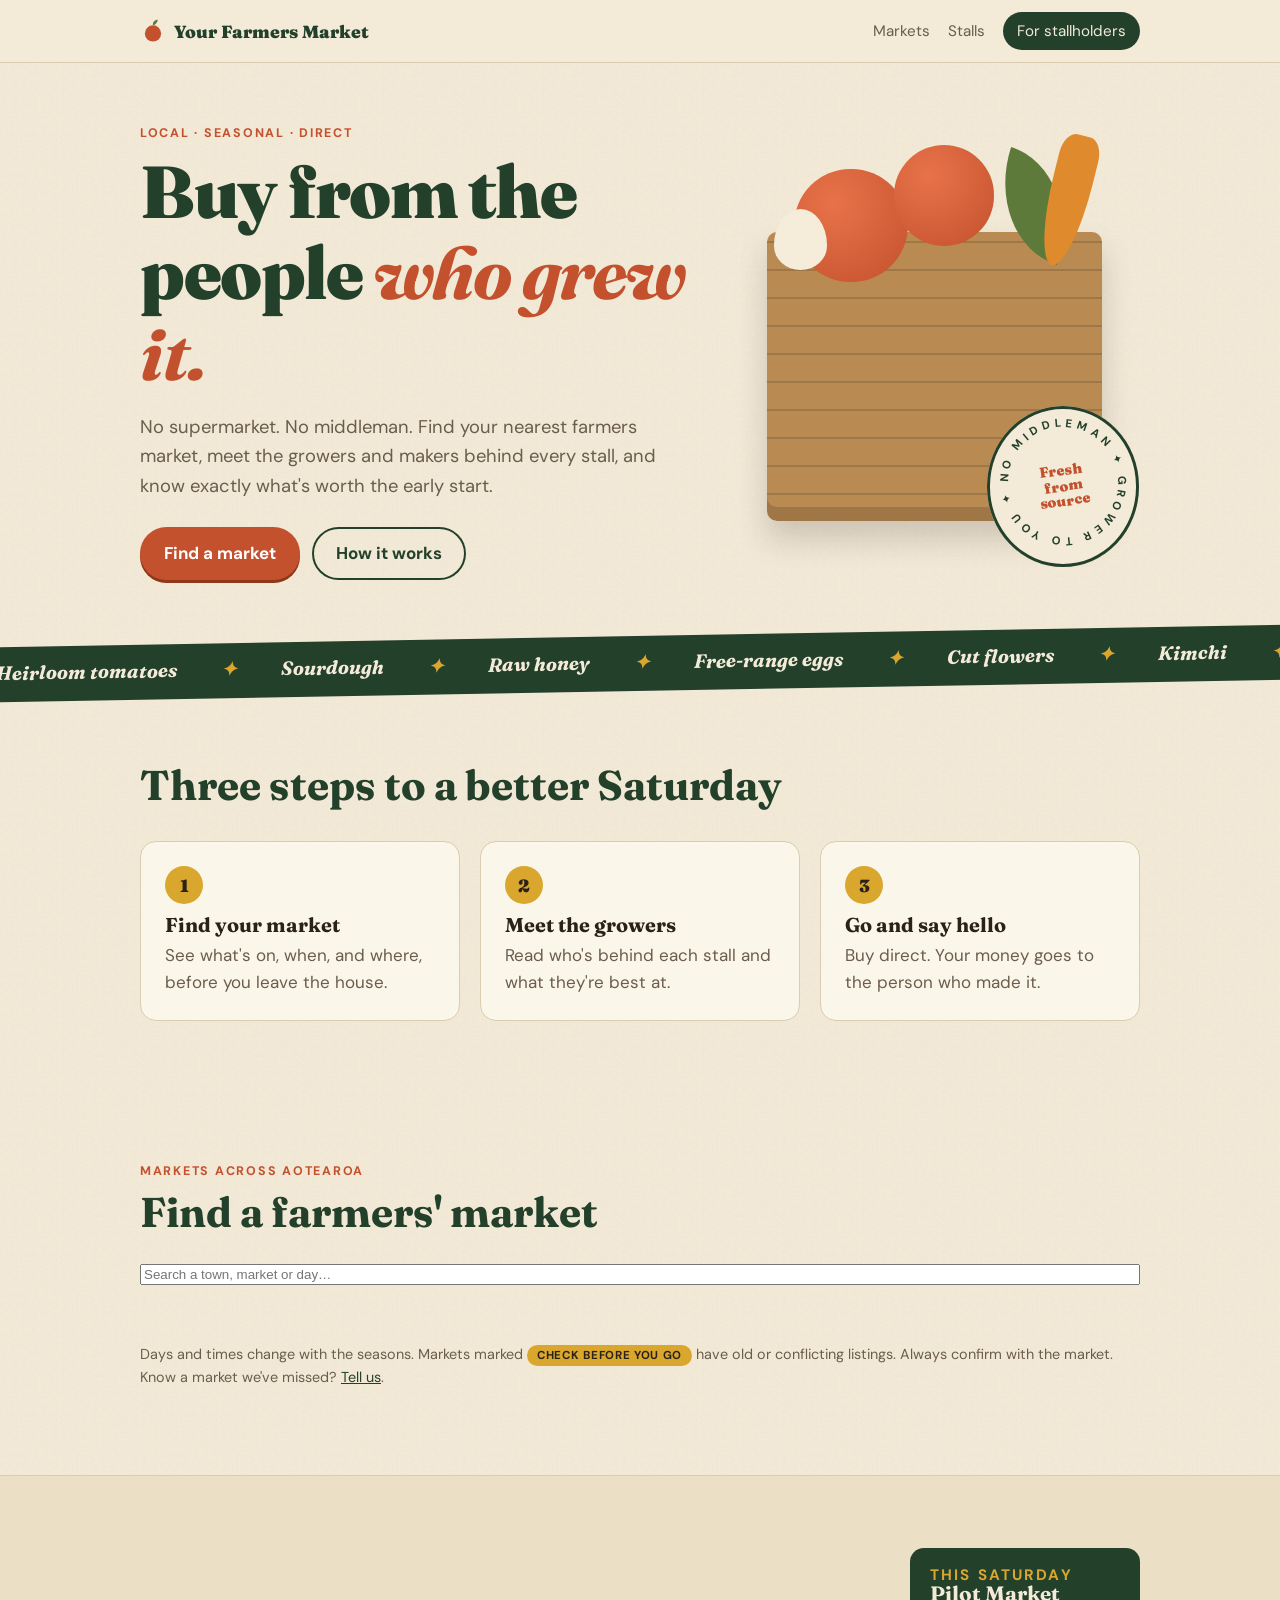
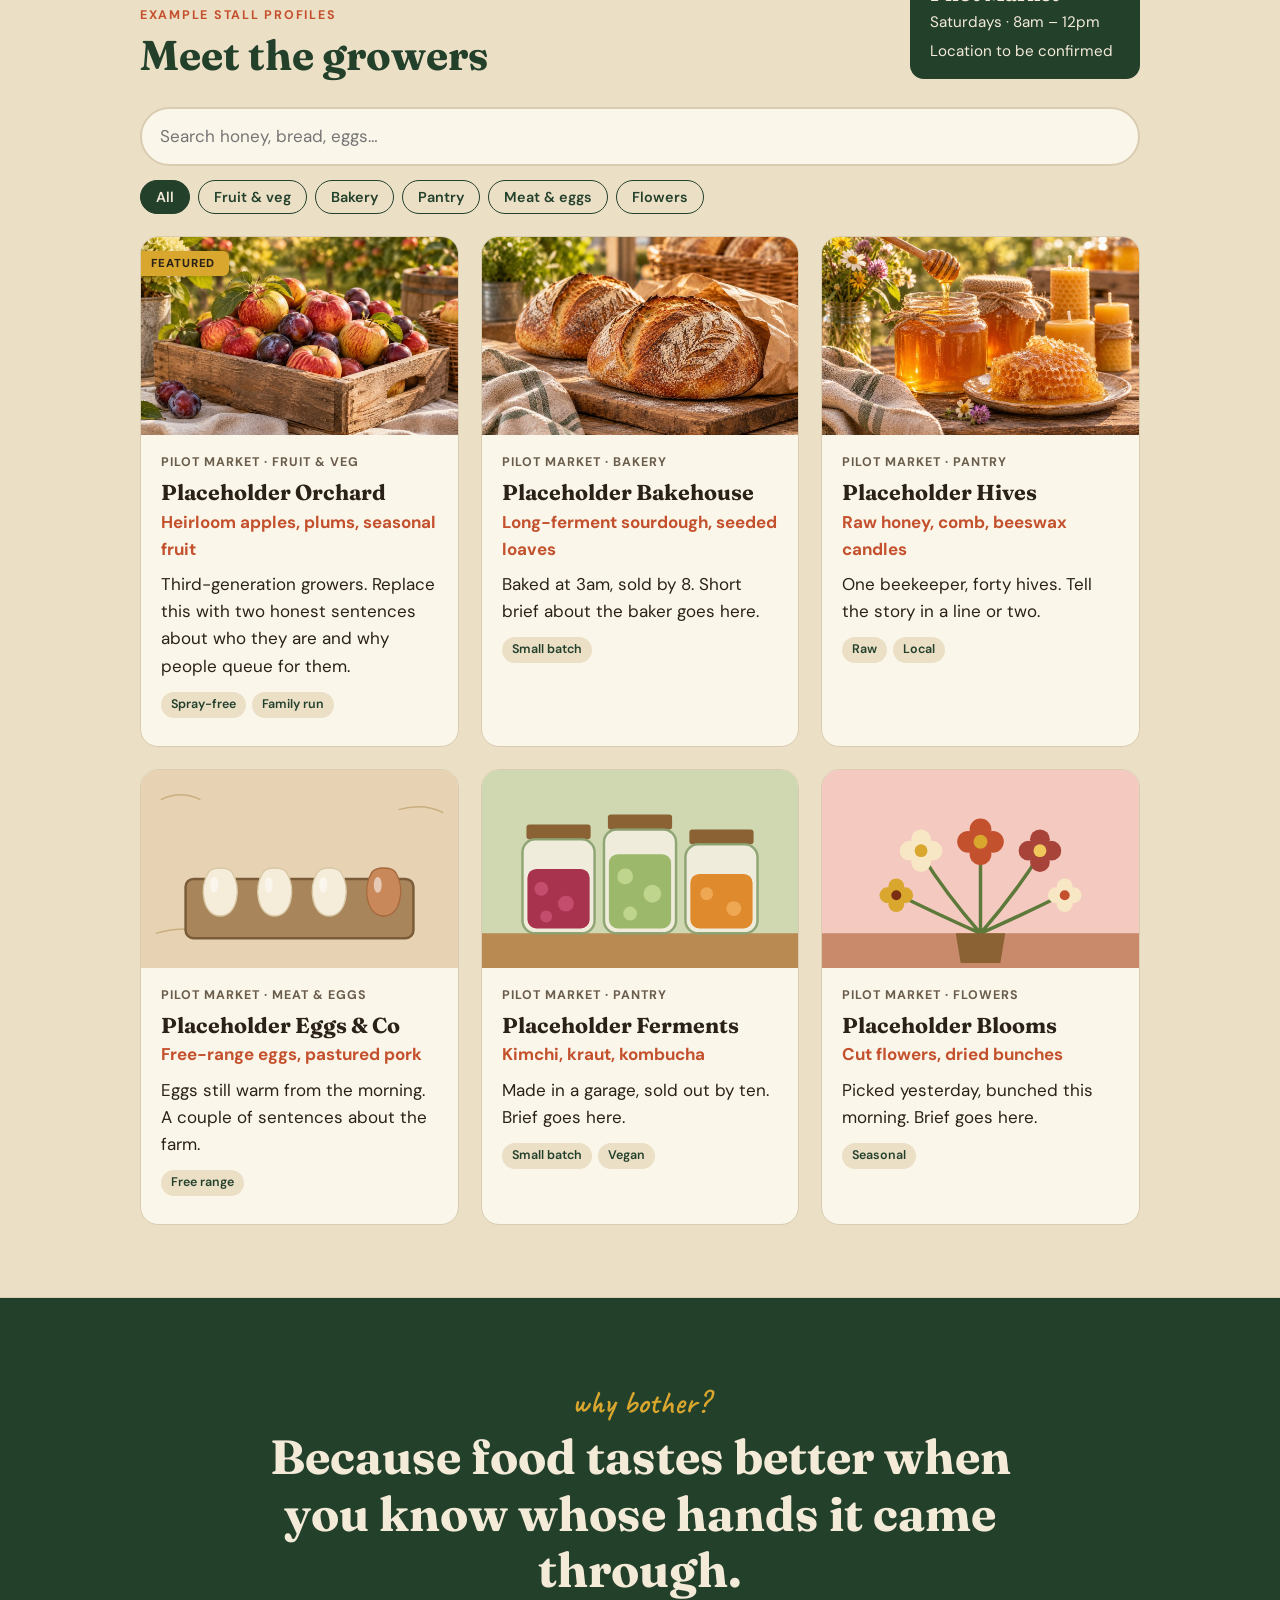
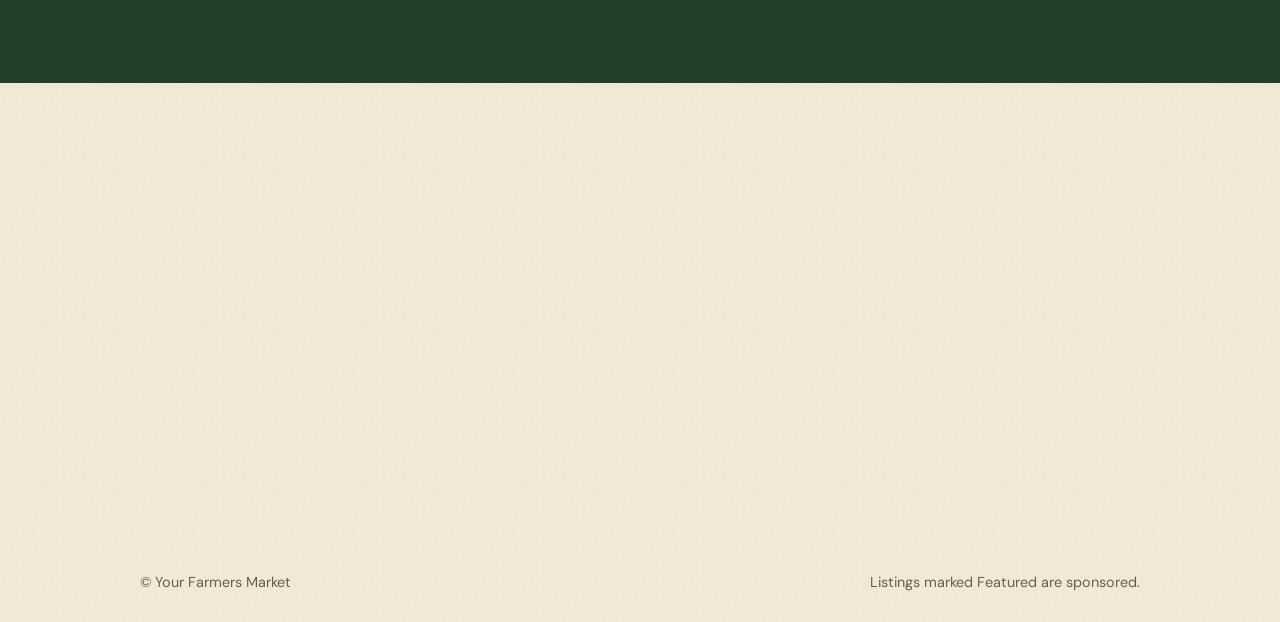
==== commit 3db930c2: "Contact links now go to hello@yourfarmersmarket.co.nz Co-Authored-By: Claude Opus 5.5 <noreply@anthr" ====
--- a/index.html
+++ b/index.html
@@ -42,28 +42,13 @@
 </section>
 
 <section id="markets" class="wrap section">
-  <p class="eyebrow">Markets across Aotearoa</p>
-  <h2>Find a farmers' market</h2>
-  <div class="finder">
-    <div class="searchrow">
-      <label class="sr" for="mk-search">Town or market</label>
-      <div class="field"><svg viewBox="0 0 24 24" width="20" height="20" aria-hidden="true"><circle cx="11" cy="11" r="7" fill="none" stroke="currentColor" stroke-width="2.2"/><path d="M16.5 16.5L21 21" stroke="currentColor" stroke-width="2.2" stroke-linecap="round"/></svg>
-        <input id="mk-search" type="search" list="mk-towns" placeholder="Town or market name" autocomplete="off"><datalist id="mk-towns"></datalist></div>
-      <button id="mk-near" class="nearbtn" type="button"><svg viewBox="0 0 24 24" width="18" height="18" aria-hidden="true"><path d="M12 2a7 7 0 0 0-7 7c0 5 7 13 7 13s7-8 7-13a7 7 0 0 0-7-7zm0 9.5A2.5 2.5 0 1 1 12 6.5a2.5 2.5 0 0 1 0 5z" fill="currentColor"/></svg><span>Near me</span></button>
-    </div>
-    <div class="filterrow">
-      <div class="seg" id="mk-days" role="group" aria-label="Day">
-        <button data-d="any" class="on">Any day</button><button data-d="today">Today</button><button data-d="6">Sat</button><button data-d="0">Sun</button><button data-d="wk">Weekdays</button>
-      </div>
-      <label class="sr" for="mk-region">Region</label>
-      <select id="mk-region"><option value="">All regions</option></select>
-    </div>
-    <div class="resultbar"><p id="mk-count" aria-live="polite"></p><button id="mk-clear" type="button" hidden>Clear</button></div>
-    <p id="mk-geo" class="geo" hidden></p>
-  </div>
-  <div id="mk-list" class="mk-list"></div>
-  <p id="mk-empty" class="empty" hidden>No markets match. Try another day or clear your filters.</p>
-  <p class="fineprint">Days and times change with the seasons. Markets marked <span class="flag">Check before you go</span> have patchy or conflicting info, so confirm with the market first. Know a market we've missed? <a href="coming-soon.html">Tell us</a>.</p>
+  <div class="head"><div><p class="eyebrow">Markets across Aotearoa</p><h2>Find a farmers' market</h2></div>
+    <p class="updated" id="mk-updated"></p></div>
+  <div class="tools"><label class="sr" for="mk-search">Search markets</label>
+    <input id="mk-search" type="search" placeholder="Search a town, market or day…" autocomplete="off"><div id="mk-regions" class="chips"></div></div>
+  <div id="mk-list" class="mk-grid"></div>
+  <p id="mk-empty" class="empty" hidden>No markets match that yet.</p>
+  <p class="fineprint">Days and times change with the seasons. Markets marked <span class="flag">Check before you go</span> have old or conflicting listings. Always confirm with the market. Know a market we've missed? <a href="mailto:hello@yourfarmersmarket.co.nz?subject=Market%20suggestion">Tell us</a>.</p>
 </section>
 
 <section id="stalls-section" class="band"><div class="wrap section">
@@ -85,7 +70,7 @@
     <div><p class="eyebrow">Stallholders</p><h2>Get found before the market opens</h2>
       <p>Run a stall? A featured profile puts you at the top of the directory with a proper write-up of who you are and what you make.</p>
       <ul><li>Top placement at your market</li><li>A short profile written about you</li><li>Pricing: coming soon</li></ul></div>
-    <a class="btn" href="coming-soon.html">Get in touch</a>
+    <a class="btn" href="mailto:hello@yourfarmersmarket.co.nz?subject=Featured%20stall%20enquiry">Get in touch</a>
   </div>
 </section>
 </main>
--- a/styles.css
+++ b/styles.css
@@ -122,3 +122,5 @@
 .mk2 details[open] summary{margin-bottom:6px}.mk2 .venue,.mk2 .note{font-size:.88rem;margin:4px 0}
 @media(max-width:760px){.mk-list{grid-template-columns:1fr}.nearbtn span{display:none}.nearbtn{padding:0 14px}}
 @media(max-width:760px){.seg button{padding:8px 10px;font-size:.85rem}.bar{flex-wrap:nowrap}.logo{font-size:1rem}.pill{padding:6px 12px;font-size:.85rem}}
+.seg.radius{margin-top:10px}
+[hidden]{display:none!important}
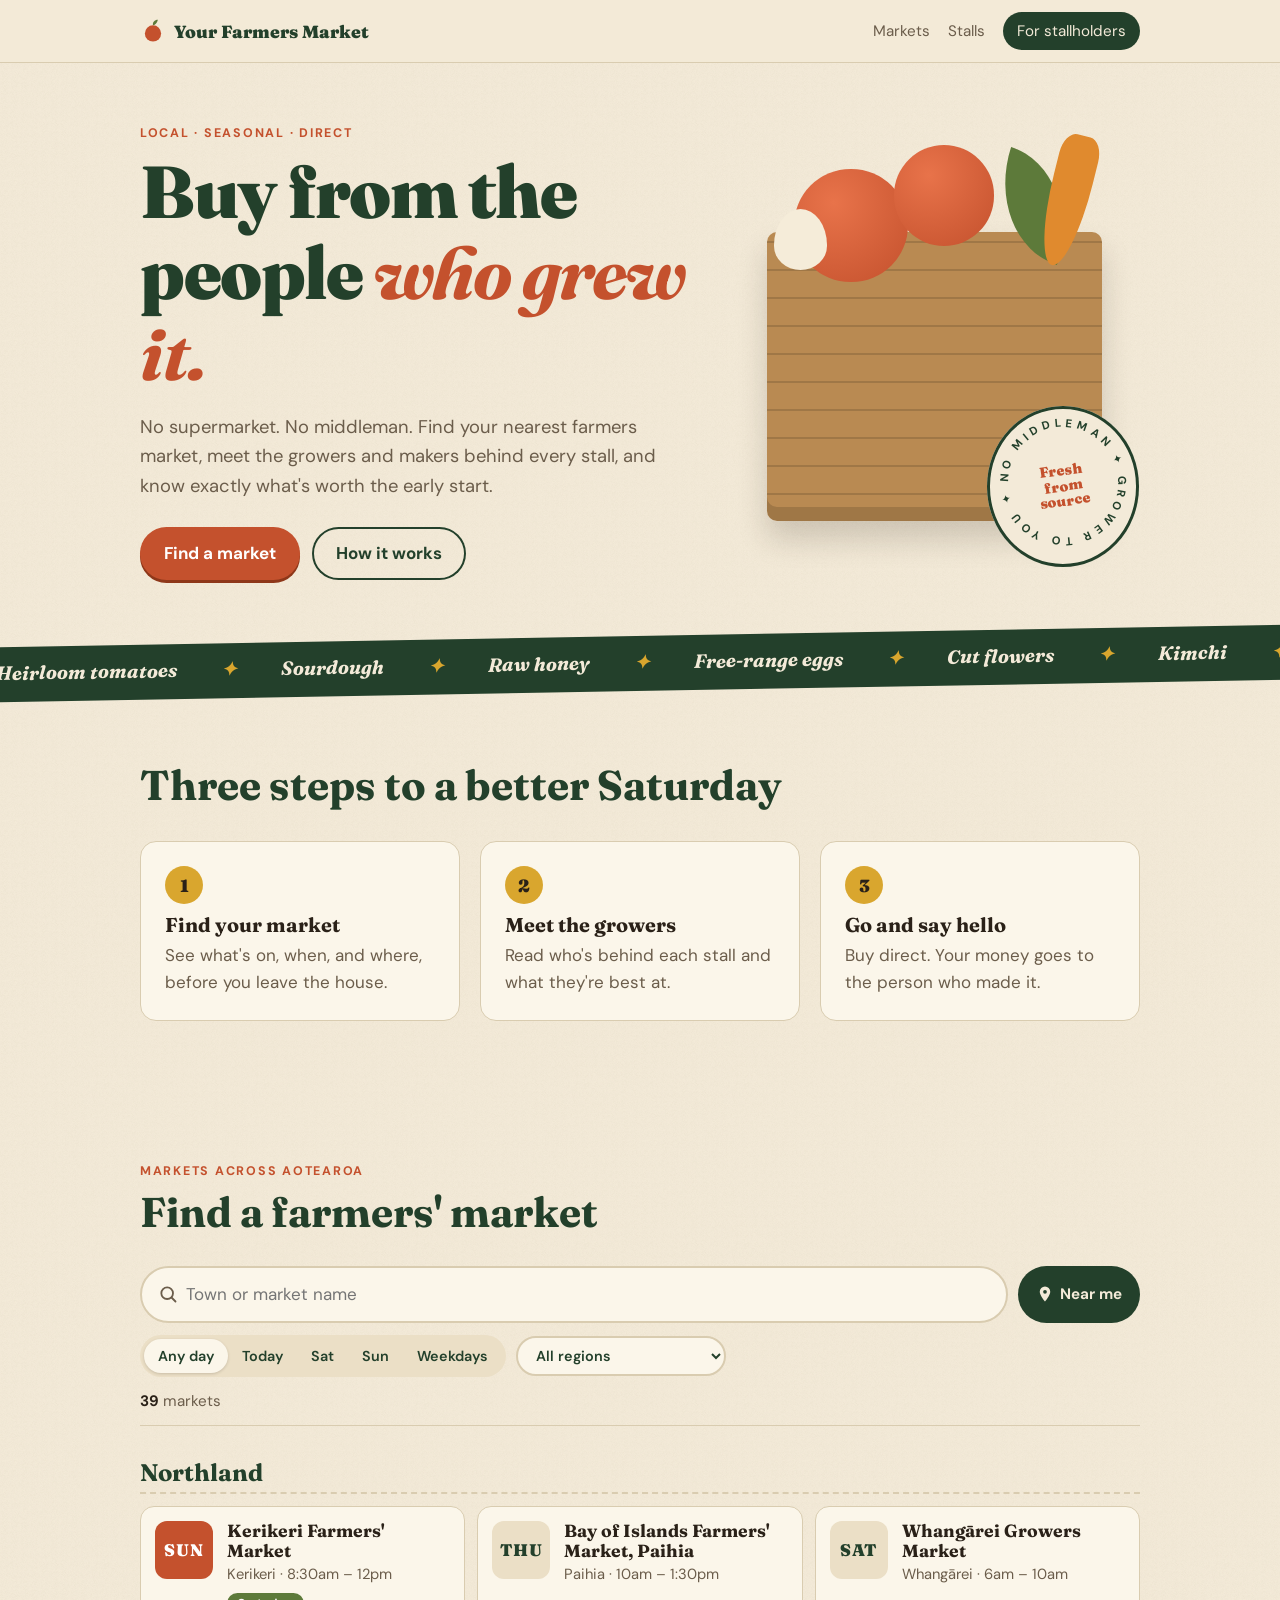
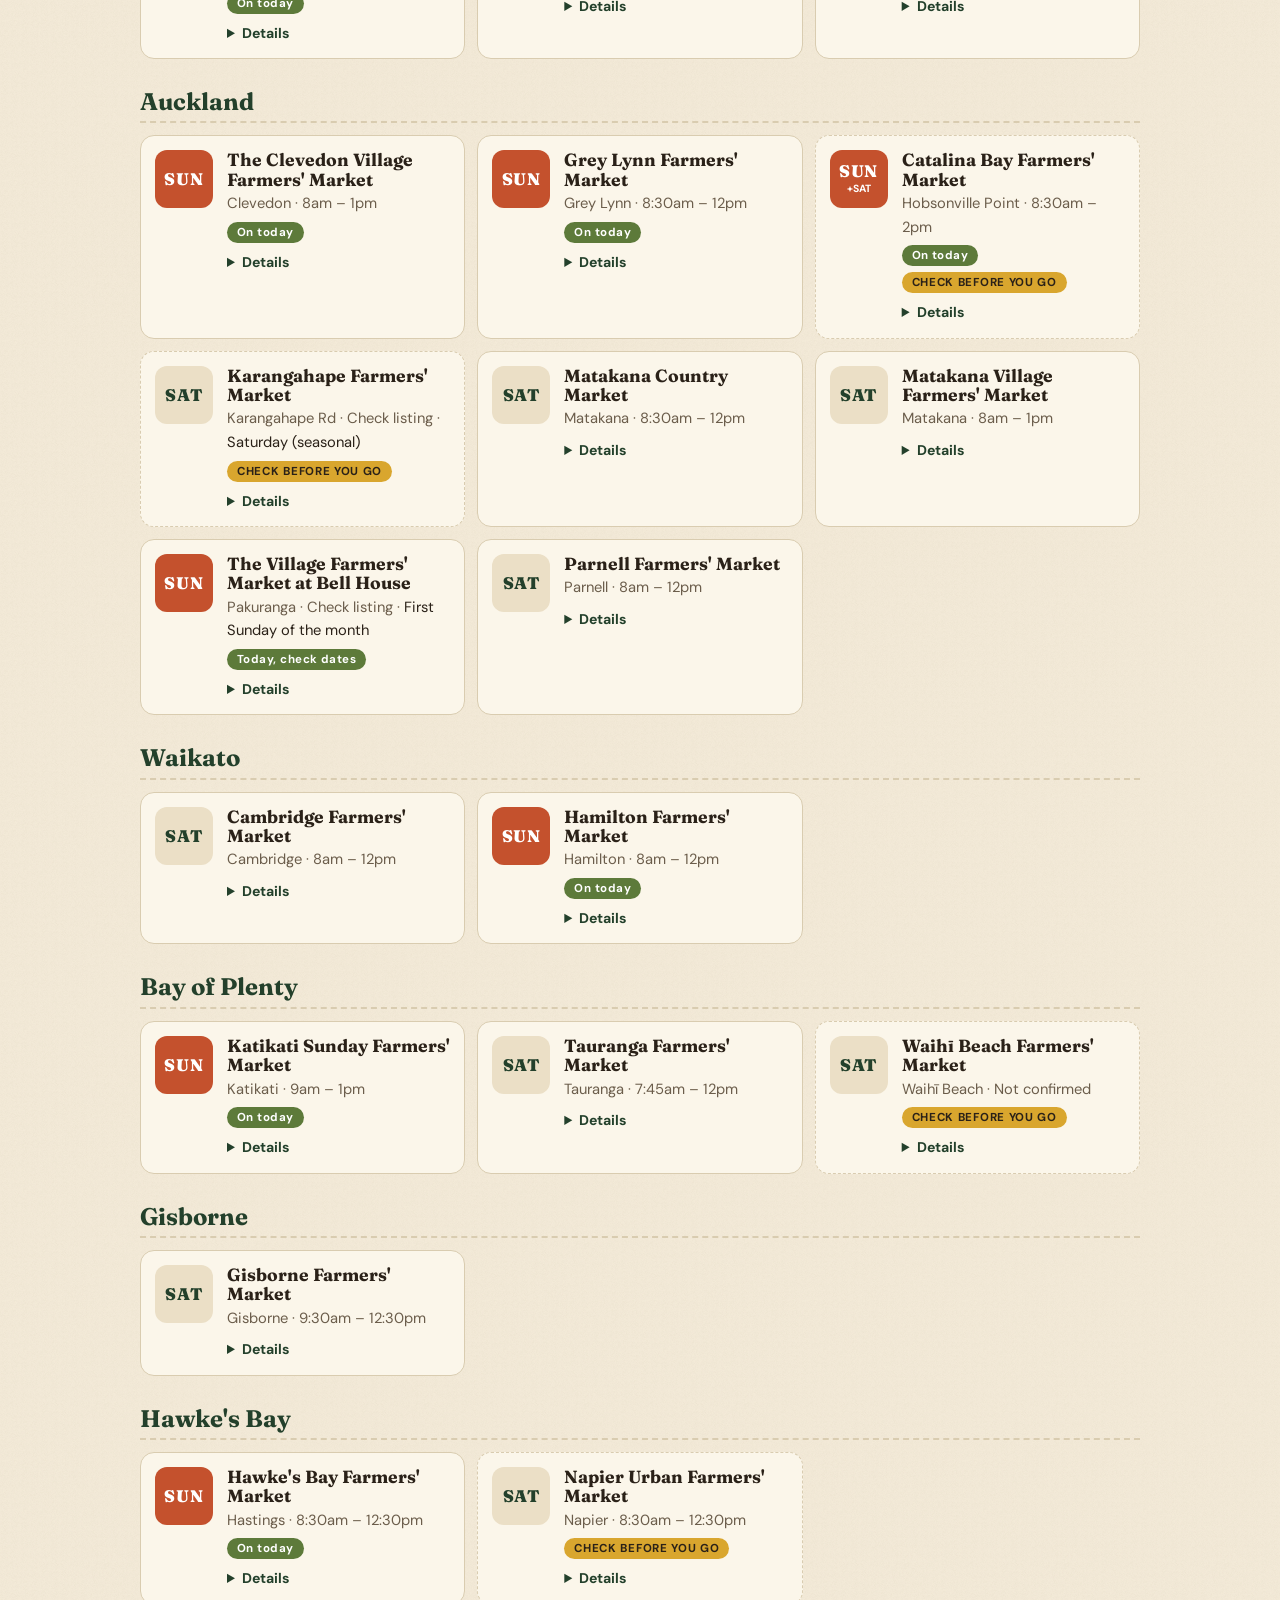
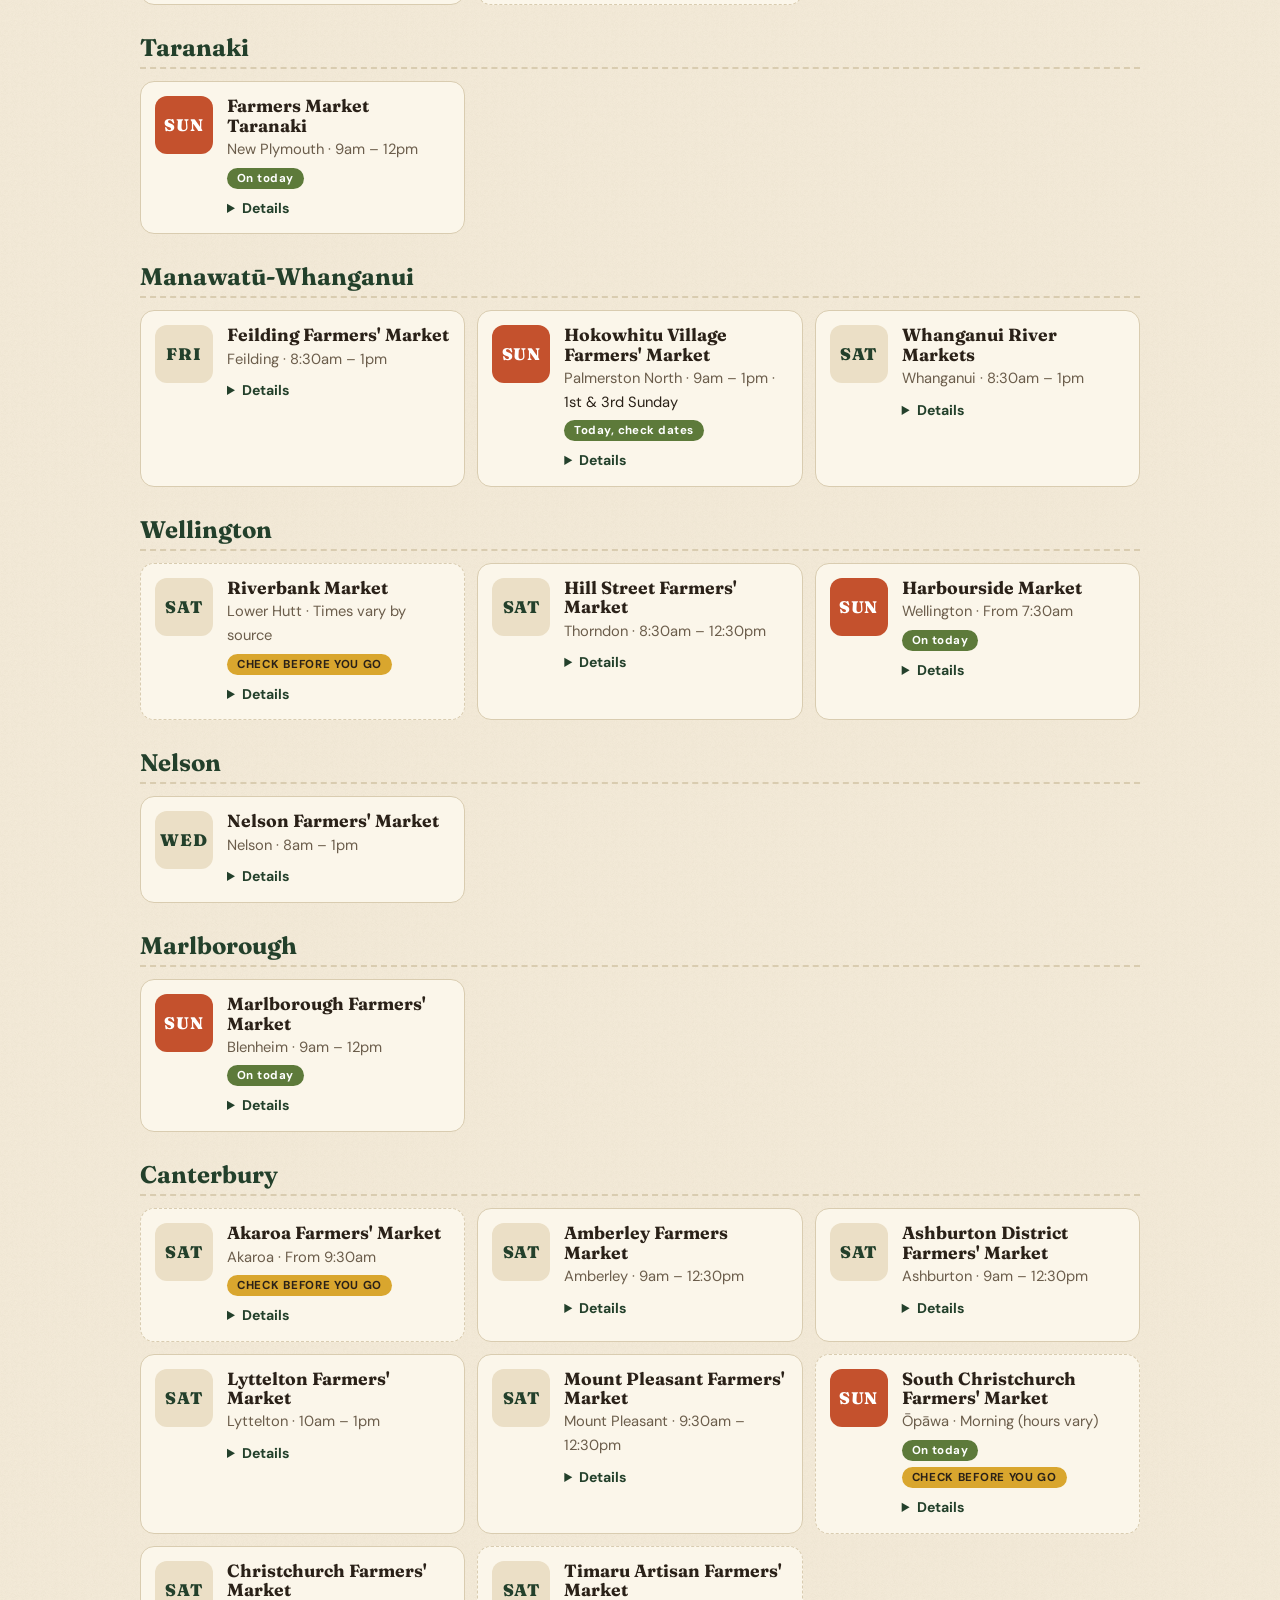
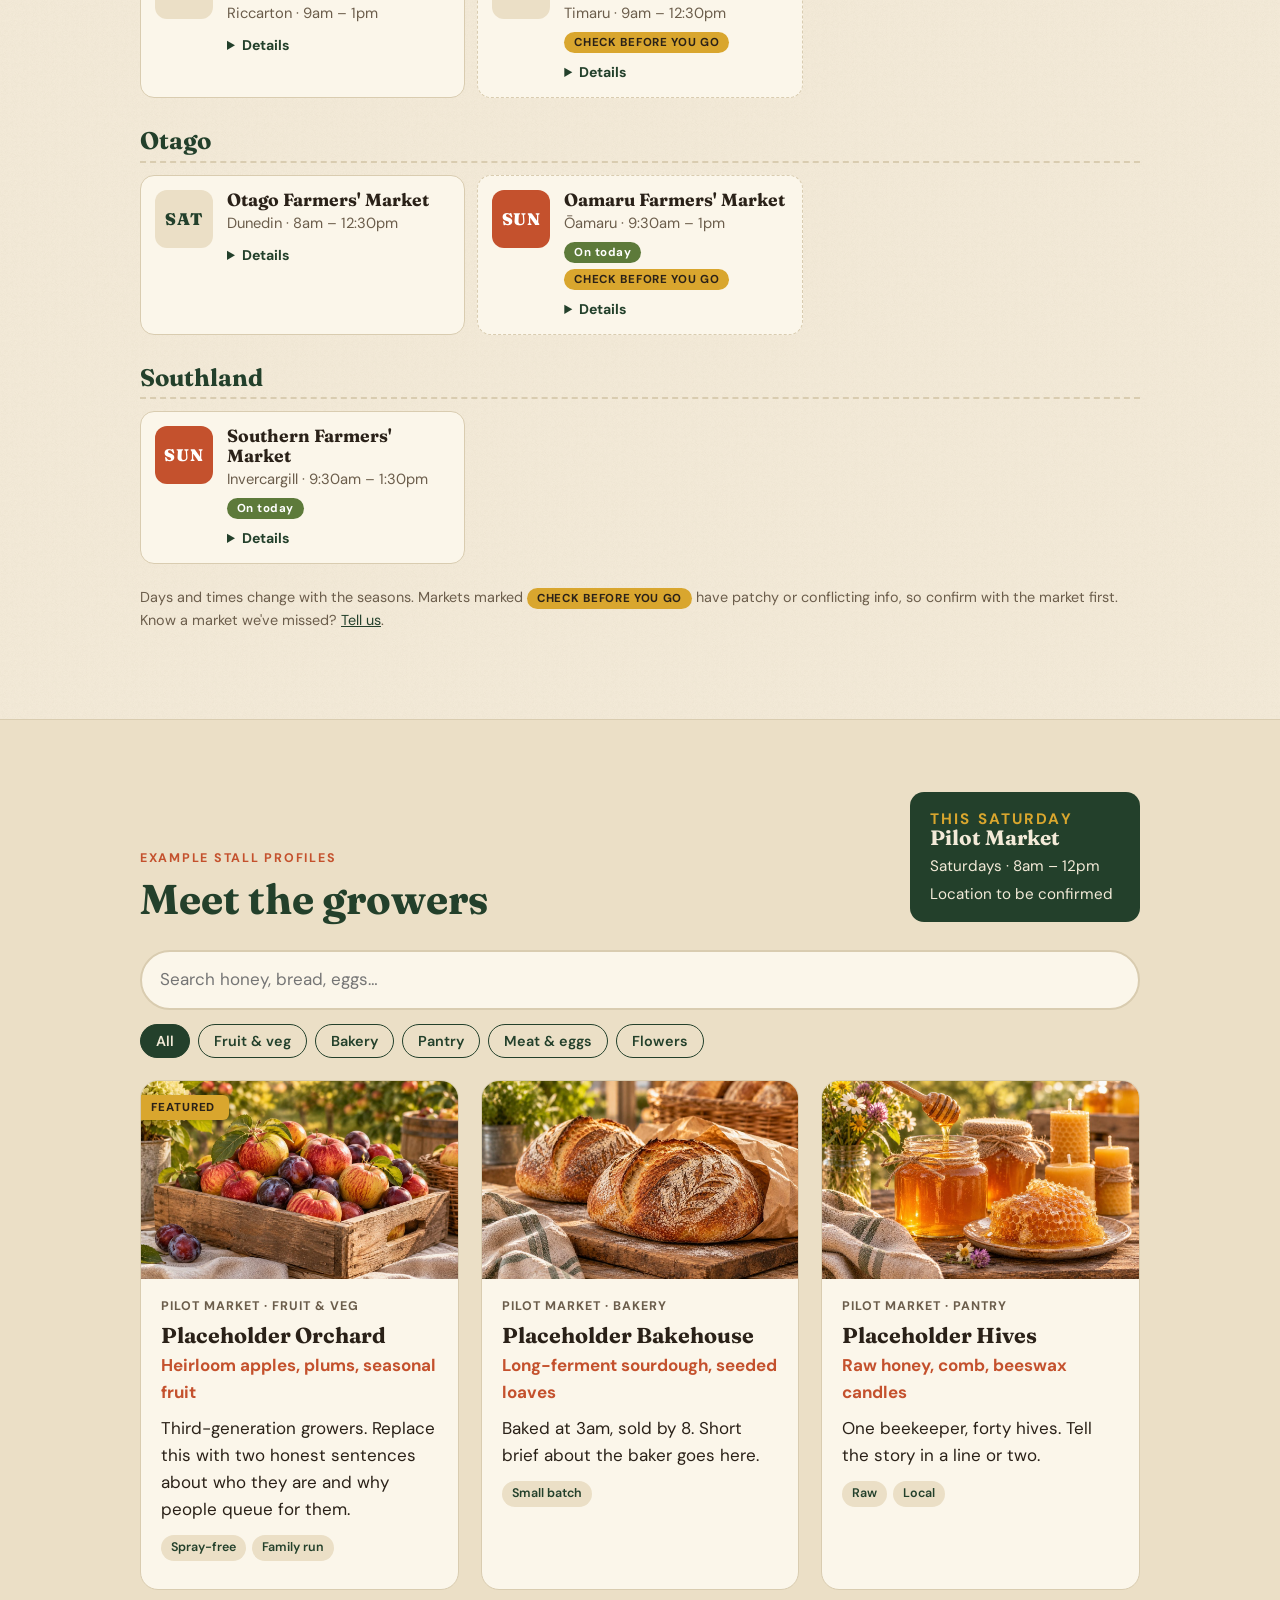
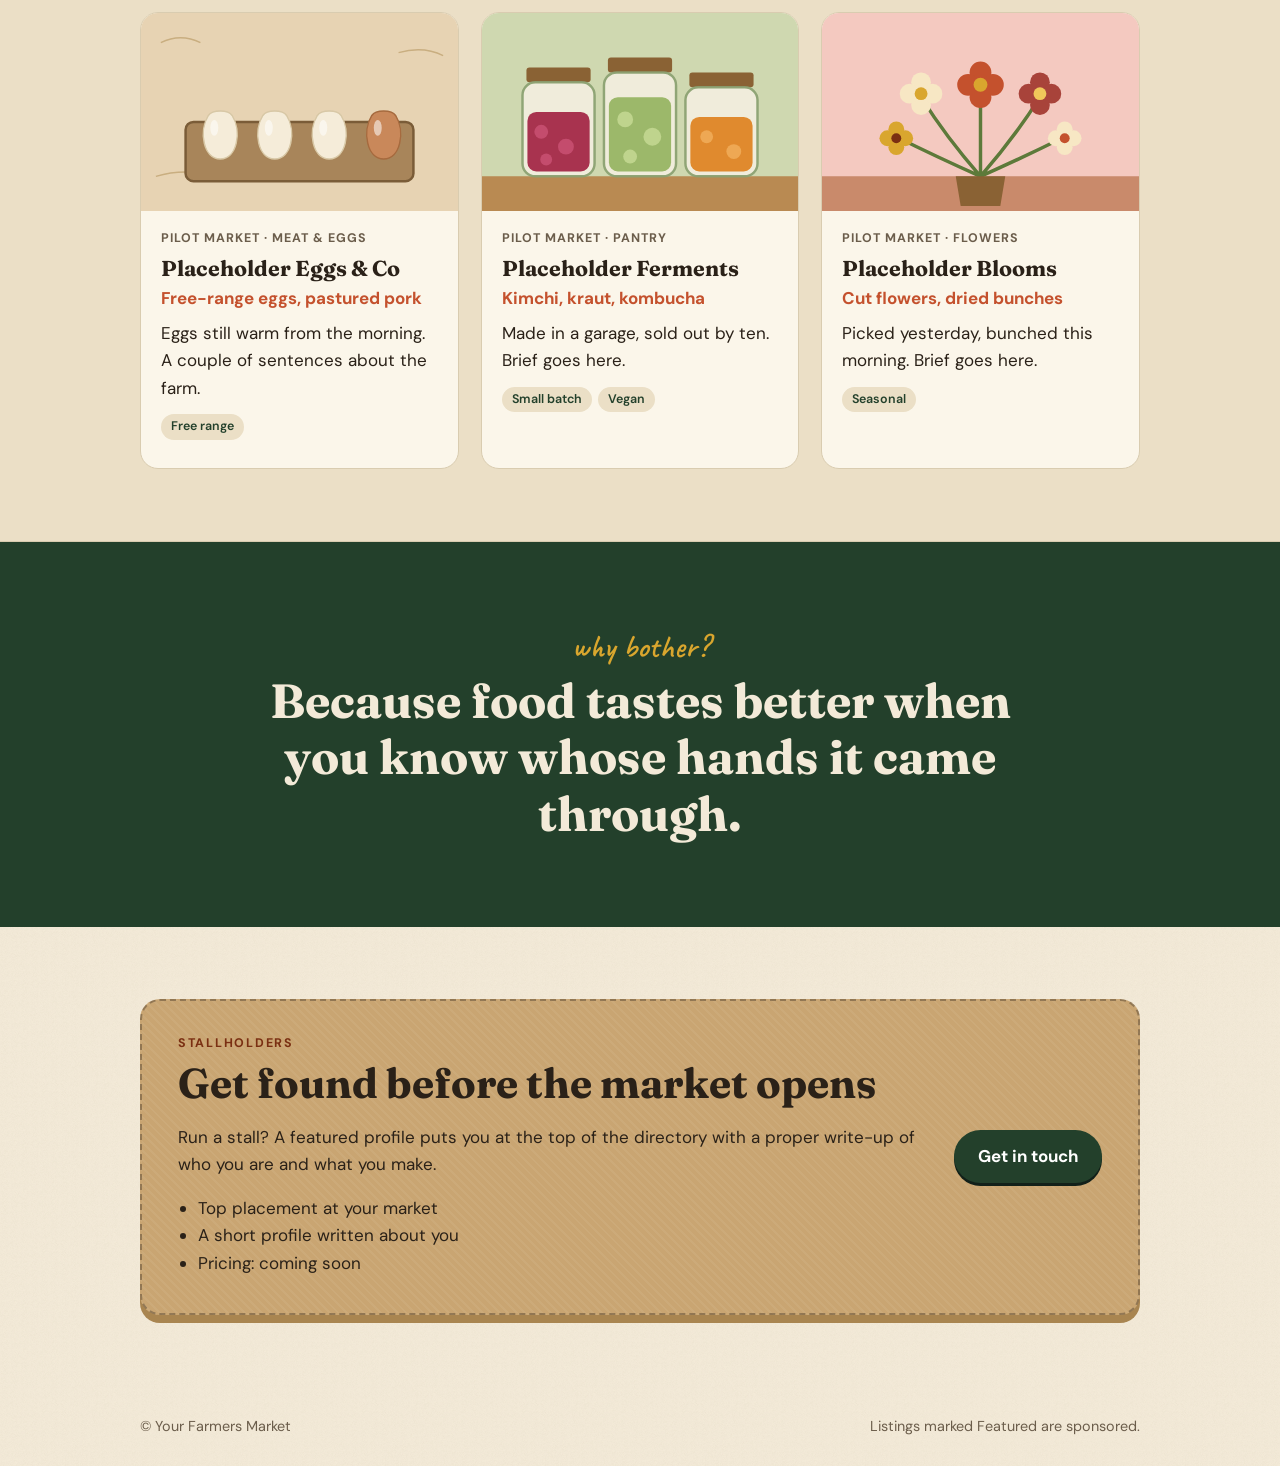
==== commit 1e2cd42d: "Merge main (contact email) into better-search Co-Authored-By: Claude Opus 5.5 <noreply@anthropic.com" ====
--- a/index.html
+++ b/index.html
@@ -42,13 +42,31 @@
 </section>
 
 <section id="markets" class="wrap section">
-  <div class="head"><div><p class="eyebrow">Markets across Aotearoa</p><h2>Find a farmers' market</h2></div>
-    <p class="updated" id="mk-updated"></p></div>
-  <div class="tools"><label class="sr" for="mk-search">Search markets</label>
-    <input id="mk-search" type="search" placeholder="Search a town, market or day…" autocomplete="off"><div id="mk-regions" class="chips"></div></div>
-  <div id="mk-list" class="mk-grid"></div>
-  <p id="mk-empty" class="empty" hidden>No markets match that yet.</p>
-  <p class="fineprint">Days and times change with the seasons. Markets marked <span class="flag">Check before you go</span> have old or conflicting listings. Always confirm with the market. Know a market we've missed? <a href="mailto:hello@yourfarmersmarket.co.nz?subject=Market%20suggestion">Tell us</a>.</p>
+  <p class="eyebrow">Markets across Aotearoa</p>
+  <h2>Find a farmers' market</h2>
+  <div class="finder">
+    <div class="searchrow">
+      <label class="sr" for="mk-search">Town or market</label>
+      <div class="field"><svg viewBox="0 0 24 24" width="20" height="20" aria-hidden="true"><circle cx="11" cy="11" r="7" fill="none" stroke="currentColor" stroke-width="2.2"/><path d="M16.5 16.5L21 21" stroke="currentColor" stroke-width="2.2" stroke-linecap="round"/></svg>
+        <input id="mk-search" type="search" list="mk-towns" placeholder="Town or market name" autocomplete="off"><datalist id="mk-towns"></datalist></div>
+      <button id="mk-near" class="nearbtn" type="button"><svg viewBox="0 0 24 24" width="18" height="18" aria-hidden="true"><path d="M12 2a7 7 0 0 0-7 7c0 5 7 13 7 13s7-8 7-13a7 7 0 0 0-7-7zm0 9.5A2.5 2.5 0 1 1 12 6.5a2.5 2.5 0 0 1 0 5z" fill="currentColor"/></svg><span>Near me</span></button>
+    </div>
+    <div class="filterrow">
+      <div class="seg" id="mk-days" role="group" aria-label="Day">
+        <button data-d="any" class="on">Any day</button><button data-d="today">Today</button><button data-d="6">Sat</button><button data-d="0">Sun</button><button data-d="wk">Weekdays</button>
+      </div>
+      <label class="sr" for="mk-region">Region</label>
+      <select id="mk-region"><option value="">All regions</option></select>
+    </div>
+    <div class="seg radius" id="mk-radius" role="group" aria-label="Distance" hidden>
+      <button data-r="0" class="on">Any</button><button data-r="5">5 km</button><button data-r="10">10 km</button><button data-r="25">25 km</button><button data-r="50">50 km</button><button data-r="100">100 km</button>
+    </div>
+    <div class="resultbar"><p id="mk-count" aria-live="polite"></p><button id="mk-clear" type="button" hidden>Clear</button></div>
+    <p id="mk-geo" class="geo" hidden></p>
+  </div>
+  <div id="mk-list" class="mk-list"></div>
+  <p id="mk-empty" class="empty" hidden>No markets match. Try another day or clear your filters.</p>
+  <p class="fineprint">Days and times change with the seasons. Markets marked <span class="flag">Check before you go</span> have patchy or conflicting info, so confirm with the market first. Know a market we've missed? <a href="mailto:hello@yourfarmersmarket.co.nz?subject=Market%20suggestion">Tell us</a>.</p>
 </section>
 
 <section id="stalls-section" class="band"><div class="wrap section">
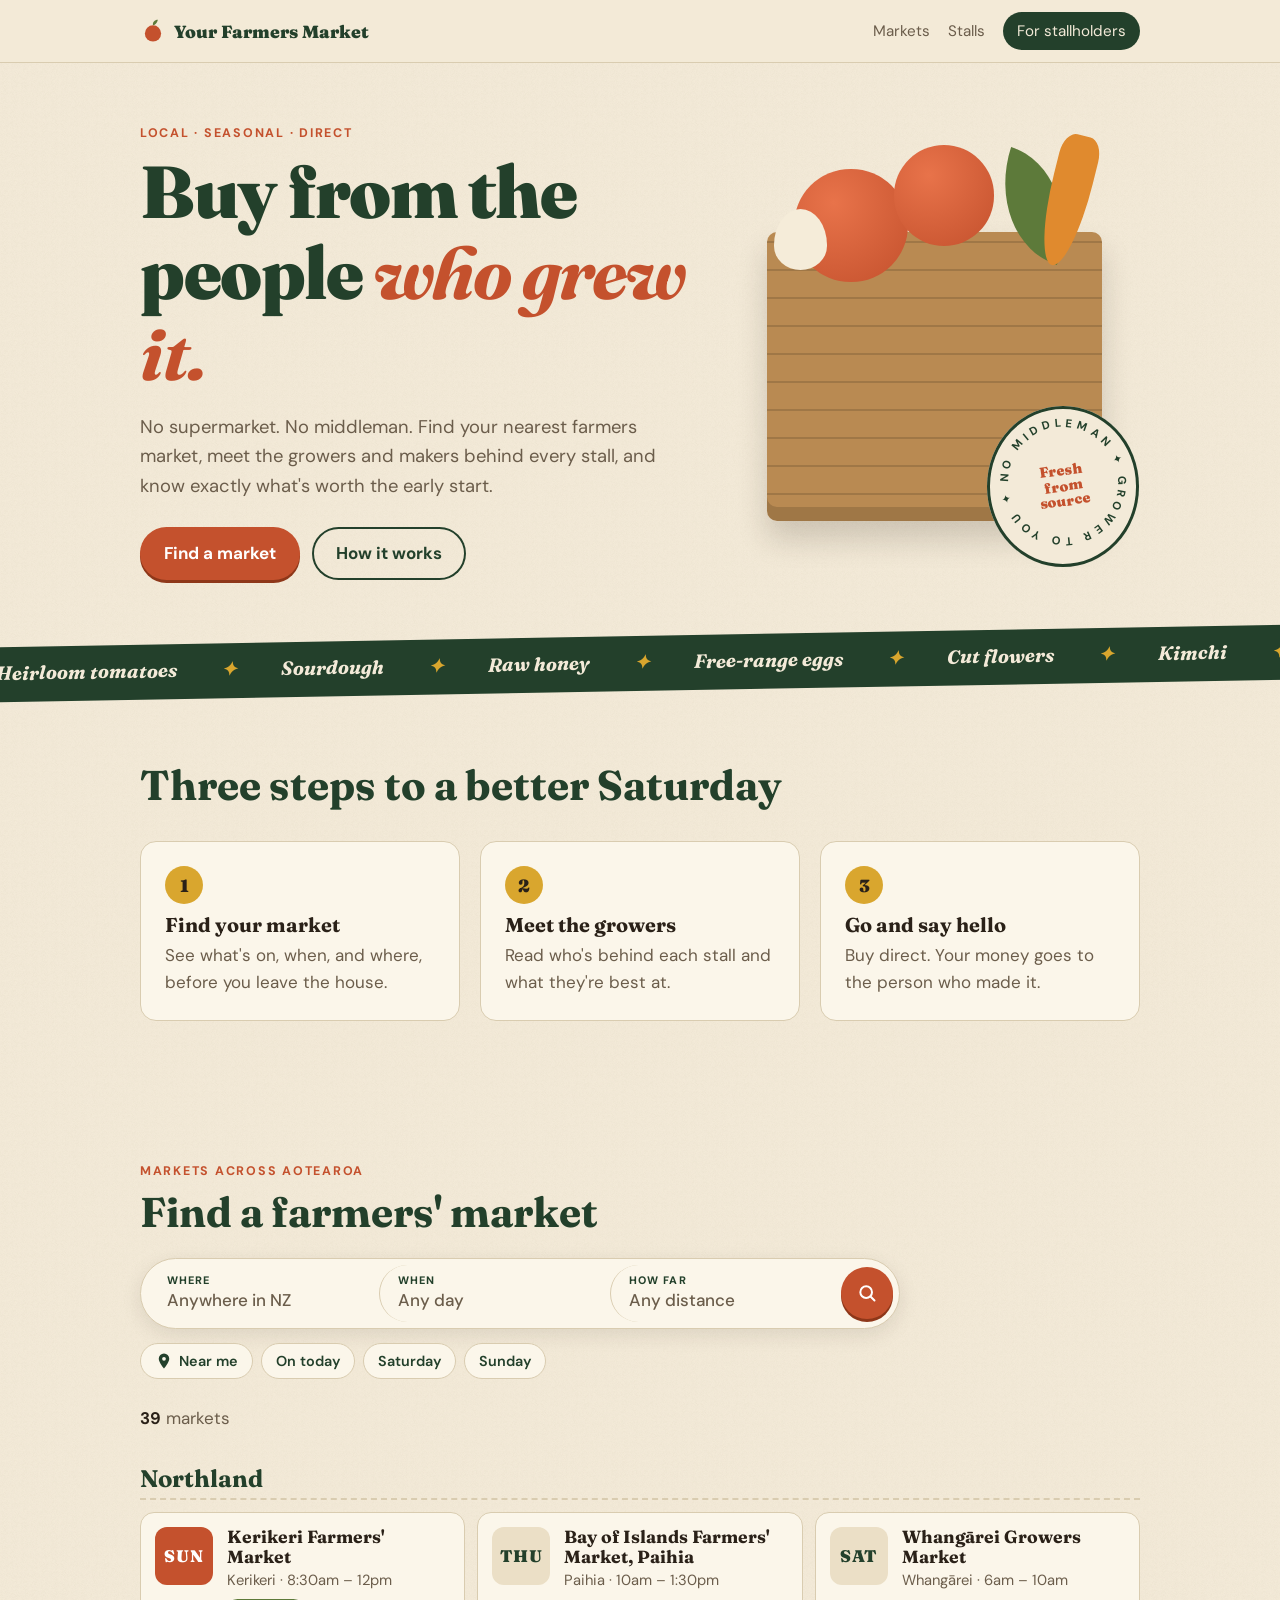
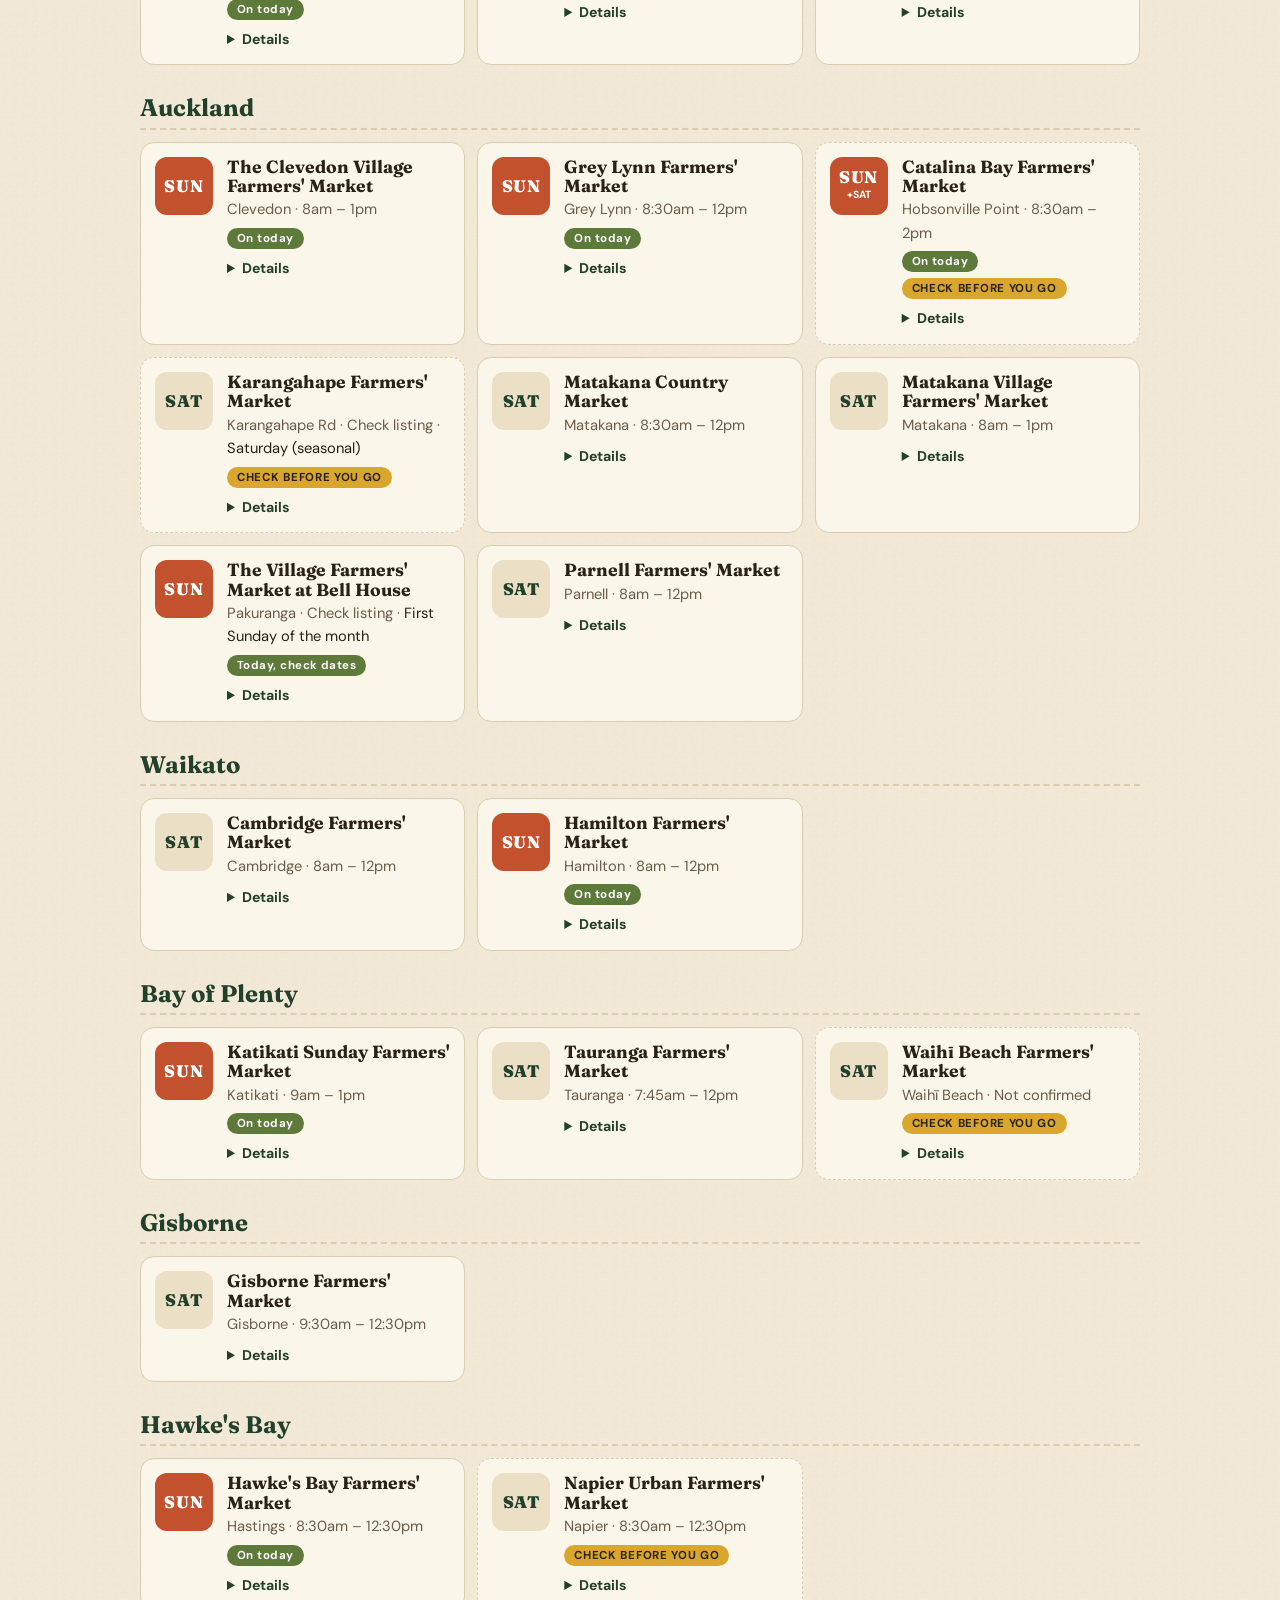
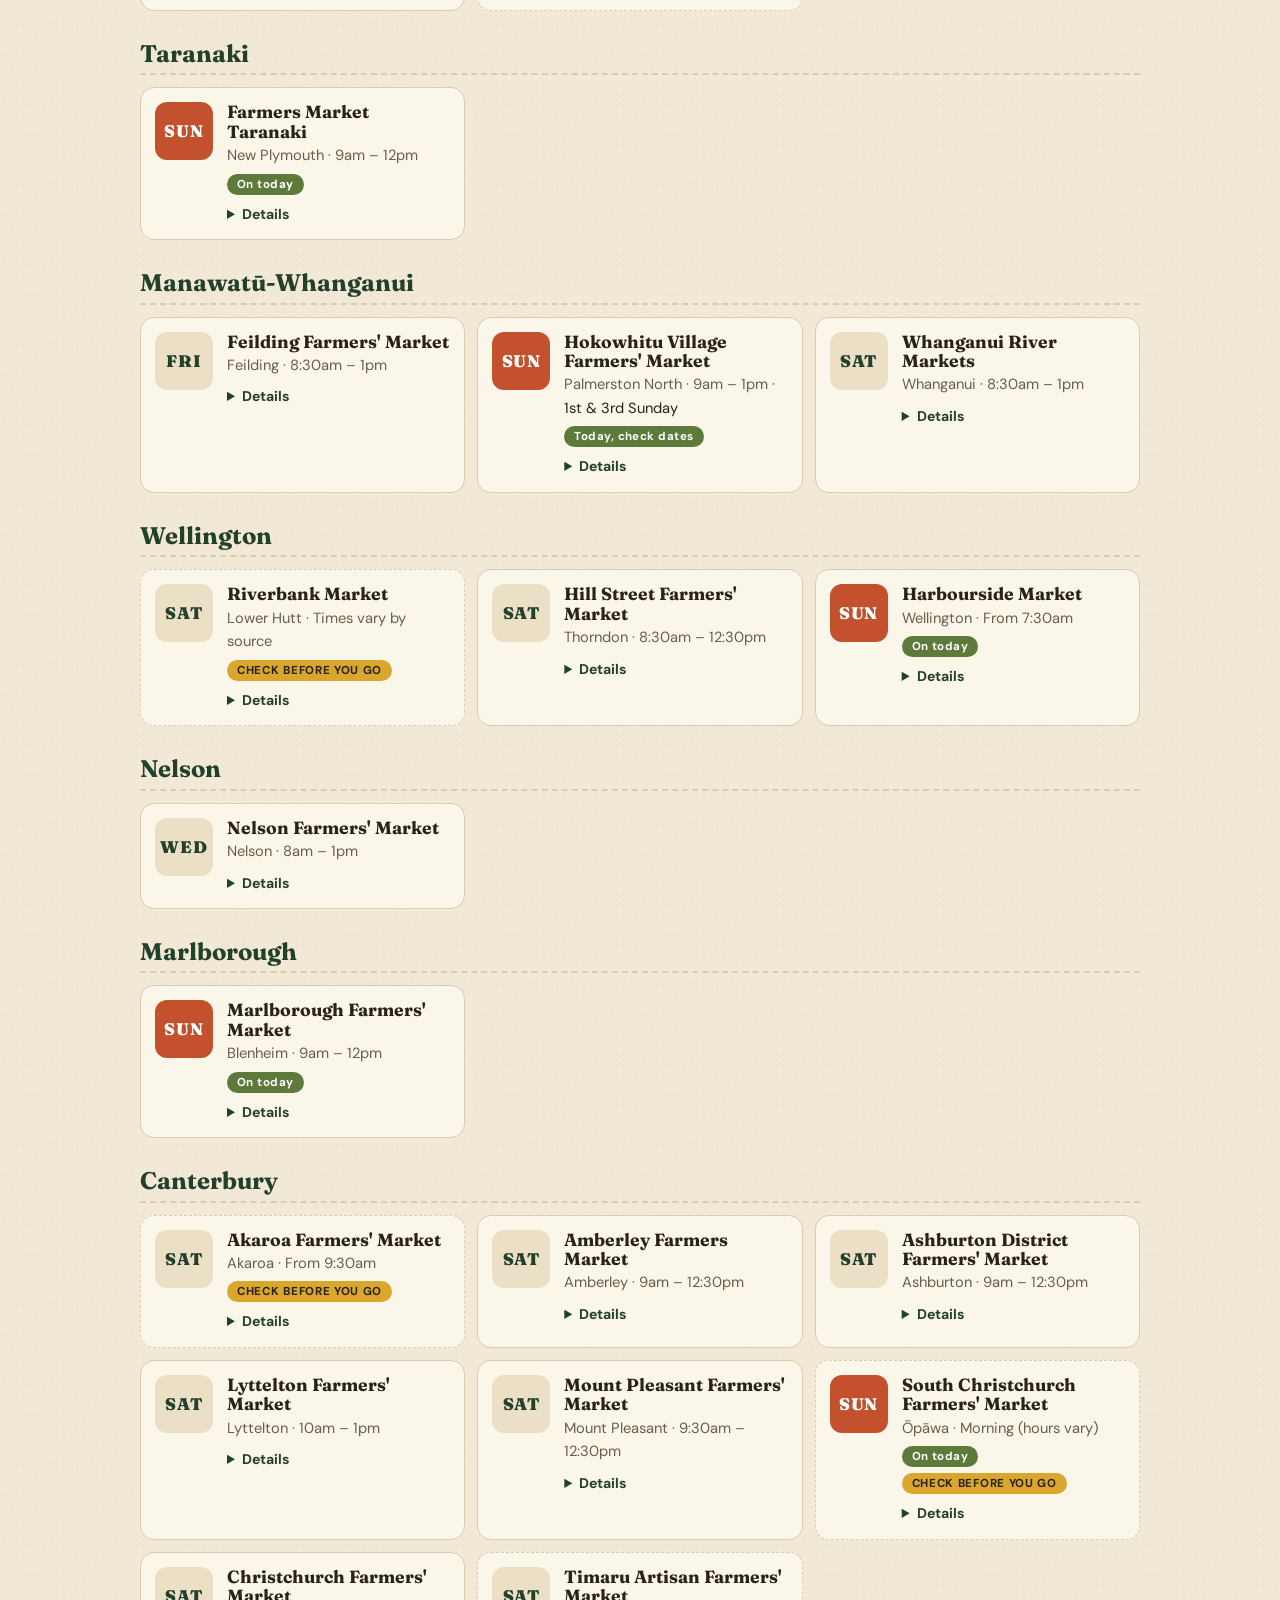
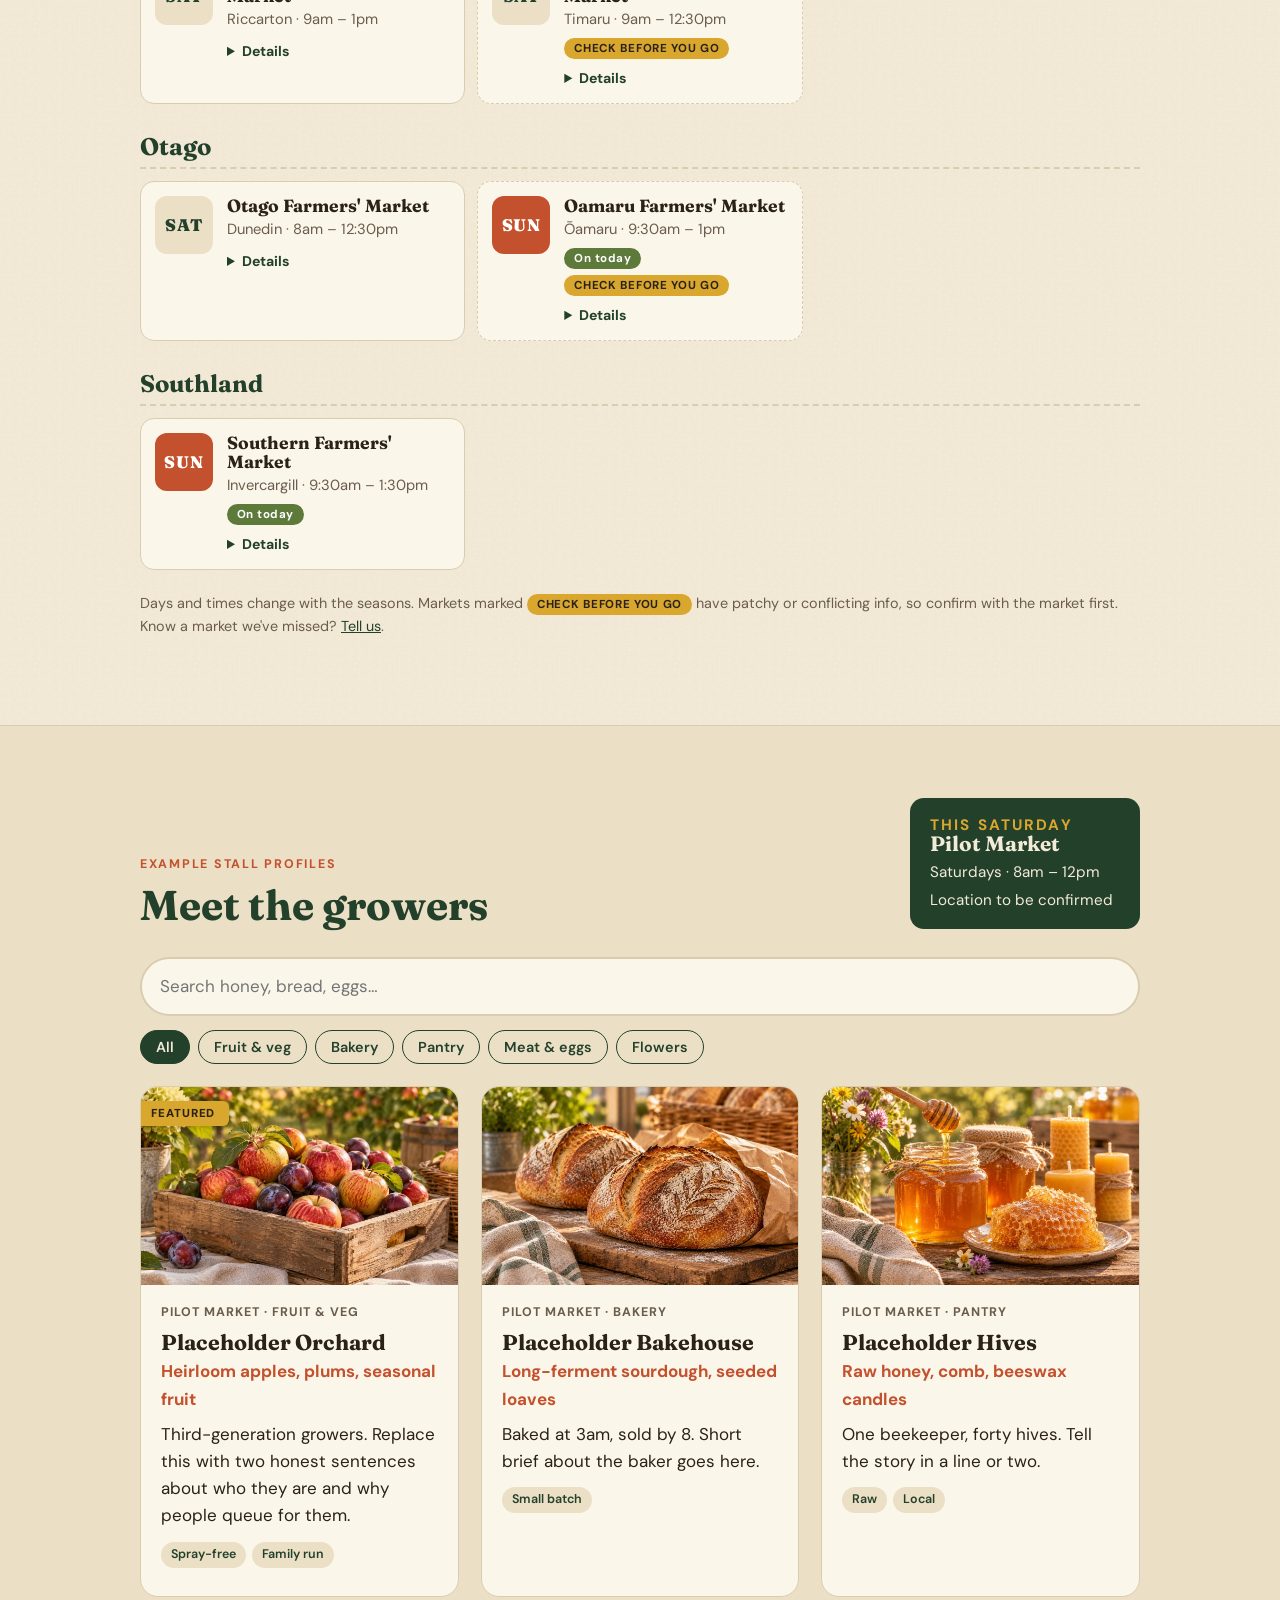
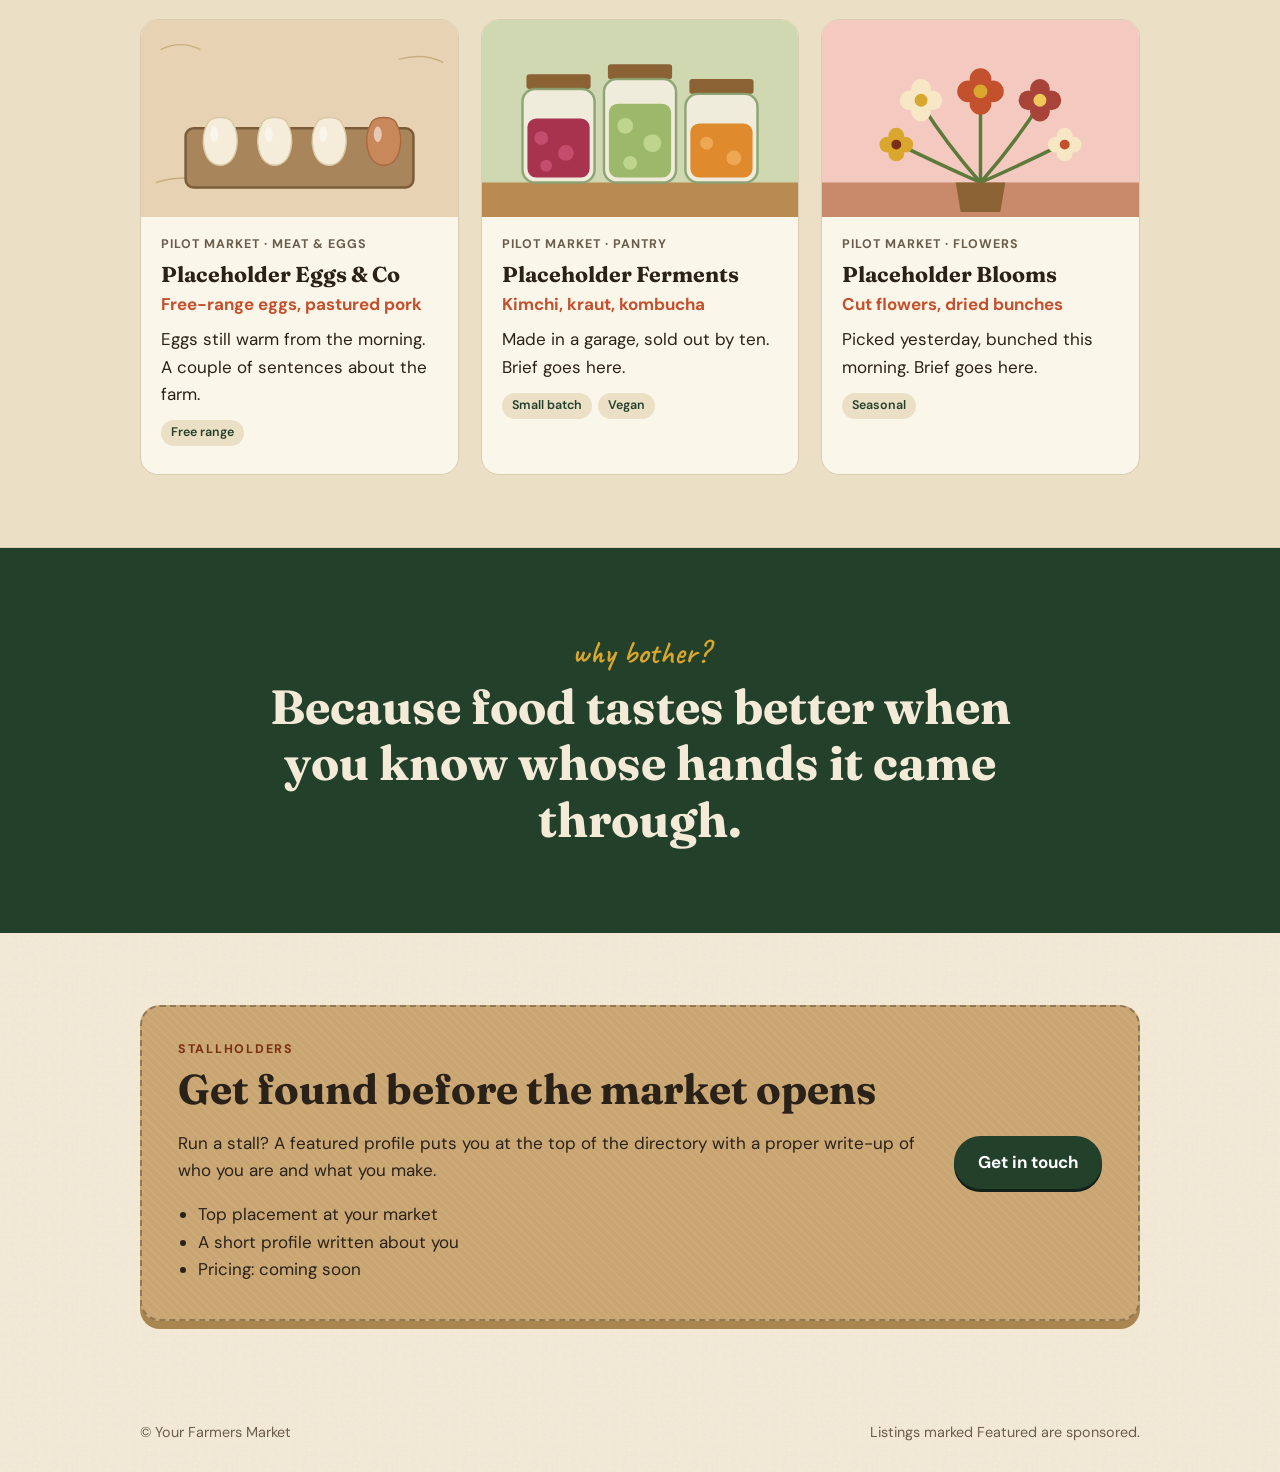
==== commit e04cf727: "Finder v3: Airbnb-style search pill, filter sheet with live count, quick chips, removable active fil" ====
--- a/index.html
+++ b/index.html
@@ -44,29 +44,43 @@
 <section id="markets" class="wrap section">
   <p class="eyebrow">Markets across Aotearoa</p>
   <h2>Find a farmers' market</h2>
-  <div class="finder">
-    <div class="searchrow">
-      <label class="sr" for="mk-search">Town or market</label>
-      <div class="field"><svg viewBox="0 0 24 24" width="20" height="20" aria-hidden="true"><circle cx="11" cy="11" r="7" fill="none" stroke="currentColor" stroke-width="2.2"/><path d="M16.5 16.5L21 21" stroke="currentColor" stroke-width="2.2" stroke-linecap="round"/></svg>
-        <input id="mk-search" type="search" list="mk-towns" placeholder="Town or market name" autocomplete="off"><datalist id="mk-towns"></datalist></div>
-      <button id="mk-near" class="nearbtn" type="button"><svg viewBox="0 0 24 24" width="18" height="18" aria-hidden="true"><path d="M12 2a7 7 0 0 0-7 7c0 5 7 13 7 13s7-8 7-13a7 7 0 0 0-7-7zm0 9.5A2.5 2.5 0 1 1 12 6.5a2.5 2.5 0 0 1 0 5z" fill="currentColor"/></svg><span>Near me</span></button>
+
+  <button class="spill" id="sp-open" type="button" aria-haspopup="dialog">
+    <span class="sp-seg" data-go="where"><small>Where</small><b id="sp-where">Anywhere in NZ</b></span>
+    <span class="sp-seg" data-go="when"><small>When</small><b id="sp-when">Any day</b></span>
+    <span class="sp-seg sp-far" data-go="far"><small>How far</small><b id="sp-far">Any distance</b></span>
+    <span class="sp-go"><svg viewBox="0 0 24 24" width="20" height="20" aria-hidden="true"><circle cx="11" cy="11" r="7" fill="none" stroke="currentColor" stroke-width="2.4"/><path d="M16.5 16.5L21 21" stroke="currentColor" stroke-width="2.4" stroke-linecap="round"/></svg></span>
+  </button>
+
+  <div class="quick" id="quick">
+    <button type="button" data-q="near"><svg viewBox="0 0 24 24" width="18" height="18" aria-hidden="true"><path d="M12 2a7 7 0 0 0-7 7c0 5 7 13 7 13s7-8 7-13a7 7 0 0 0-7-7zm0 9.5A2.5 2.5 0 1 1 12 6.5a2.5 2.5 0 0 1 0 5z" fill="currentColor"/></svg>Near me</button>
+    <button type="button" data-q="today">On today</button>
+    <button type="button" data-q="6">Saturday</button>
+    <button type="button" data-q="0">Sunday</button>
+  </div>
+
+  <div class="resbar"><p id="mk-count" aria-live="polite"></p><div id="mk-active" class="active"></div></div>
+  <p id="mk-geo" class="geo" hidden></p>
+  <div id="mk-list" class="mk-list"></div>
+  <p id="mk-empty" class="empty" hidden></p>
+  <p class="fineprint">Days and times change with the seasons. Markets marked <span class="flag">Check before you go</span> have patchy or conflicting info, so confirm with the market first. Know a market we've missed? <a href="mailto:hello@yourfarmersmarket.co.nz?subject=Market%20suggestion">Tell us</a>.</p>
+
+  <div class="sheet" id="sheet" hidden>
+    <div class="sheet-bg" data-close></div>
+    <div class="sheet-panel" role="dialog" aria-modal="true" aria-labelledby="sheet-title">
+      <div class="sheet-head"><h3 id="sheet-title">Find a market</h3><button type="button" class="x" data-close aria-label="Close">&times;</button></div>
+      <div class="sheet-body">
+        <section id="s-where"><h4>Where</h4>
+          <div class="field"><svg viewBox="0 0 24 24" width="20" height="20" aria-hidden="true"><circle cx="11" cy="11" r="7" fill="none" stroke="currentColor" stroke-width="2.4"/><path d="M16.5 16.5L21 21" stroke="currentColor" stroke-width="2.4" stroke-linecap="round"/></svg><label class="sr" for="mk-search">Town or market</label><input id="mk-search" type="search" list="mk-towns" placeholder="Search a town or market" autocomplete="off"><datalist id="mk-towns"></datalist></div>
+          <button type="button" id="mk-near" class="locbtn"><svg viewBox="0 0 24 24" width="18" height="18" aria-hidden="true"><path d="M12 2a7 7 0 0 0-7 7c0 5 7 13 7 13s7-8 7-13a7 7 0 0 0-7-7zm0 9.5A2.5 2.5 0 1 1 12 6.5a2.5 2.5 0 0 1 0 5z" fill="currentColor"/></svg><span>Use my current location</span></button>
+          <div class="chiprow" id="mk-regions"></div>
+        </section>
+        <section id="s-when"><h4>When</h4><div class="tiles" id="mk-days"></div></section>
+        <section id="s-far"><h4>How far</h4><p class="hint" id="far-hint">Pick a town or use your location first.</p><div class="chiprow" id="mk-radius"></div></section>
+      </div>
+      <div class="sheet-foot"><button type="button" class="linkbtn" id="mk-clear">Clear all</button><button type="button" class="btn" id="mk-show" data-close>Show markets</button></div>
     </div>
-    <div class="filterrow">
-      <div class="seg" id="mk-days" role="group" aria-label="Day">
-        <button data-d="any" class="on">Any day</button><button data-d="today">Today</button><button data-d="6">Sat</button><button data-d="0">Sun</button><button data-d="wk">Weekdays</button>
-      </div>
-      <label class="sr" for="mk-region">Region</label>
-      <select id="mk-region"><option value="">All regions</option></select>
-    </div>
-    <div class="seg radius" id="mk-radius" role="group" aria-label="Distance" hidden>
-      <button data-r="0" class="on">Any</button><button data-r="5">5 km</button><button data-r="10">10 km</button><button data-r="25">25 km</button><button data-r="50">50 km</button><button data-r="100">100 km</button>
-    </div>
-    <div class="resultbar"><p id="mk-count" aria-live="polite"></p><button id="mk-clear" type="button" hidden>Clear</button></div>
-    <p id="mk-geo" class="geo" hidden></p>
   </div>
-  <div id="mk-list" class="mk-list"></div>
-  <p id="mk-empty" class="empty" hidden>No markets match. Try another day or clear your filters.</p>
-  <p class="fineprint">Days and times change with the seasons. Markets marked <span class="flag">Check before you go</span> have patchy or conflicting info, so confirm with the market first. Know a market we've missed? <a href="mailto:hello@yourfarmersmarket.co.nz?subject=Market%20suggestion">Tell us</a>.</p>
 </section>
 
 <section id="stalls-section" class="band"><div class="wrap section">
--- a/styles.css
+++ b/styles.css
@@ -124,3 +124,55 @@
 @media(max-width:760px){.seg button{padding:8px 10px;font-size:.85rem}.bar{flex-wrap:nowrap}.logo{font-size:1rem}.pill{padding:6px 12px;font-size:.85rem}}
 .seg.radius{margin-top:10px}
 [hidden]{display:none!important}
+/* Market finder v3: search pill + sheet */
+.spill{display:flex;align-items:center;width:100%;max-width:760px;margin:22px 0 0;padding:6px 6px 6px 8px;background:var(--card);border:1.5px solid var(--line);border-radius:99px;box-shadow:0 6px 20px rgba(42,33,24,.10);cursor:pointer;text-align:left;font:inherit;color:var(--ink);transition:box-shadow .2s}
+.spill:hover{box-shadow:0 8px 26px rgba(42,33,24,.16)}
+.sp-seg{flex:1;display:flex;flex-direction:column;padding:8px 18px;border-radius:99px;min-width:0}
+.sp-seg+.sp-seg{border-left:1px solid var(--line)}
+.sp-seg:hover{background:var(--paper2)}
+.sp-seg small{font:800 .68rem var(--sans);letter-spacing:.1em;text-transform:uppercase;color:var(--forest)}
+.sp-seg b{font-weight:500;color:var(--muted);white-space:nowrap;overflow:hidden;text-overflow:ellipsis}
+.sp-go{flex:none;display:grid;place-items:center;width:52px;height:52px;border-radius:50%;background:var(--tomato);color:#fff;box-shadow:0 3px 0 #8e3719}
+.quick{display:flex;gap:8px;margin-top:14px;overflow-x:auto;padding-bottom:4px;scrollbar-width:none}
+.quick::-webkit-scrollbar{display:none}
+.quick button{display:inline-flex;align-items:center;gap:6px;flex:none;border:1.5px solid var(--line);background:var(--card);color:var(--forest);font:600 .9rem var(--sans);padding:8px 14px;border-radius:99px;cursor:pointer;transition:.15s}
+.quick button:hover{border-color:var(--forest)}
+.quick button.on{background:var(--forest);border-color:var(--forest);color:var(--paper)}
+.resbar{display:flex;flex-wrap:wrap;align-items:center;gap:8px 12px;margin-top:22px}
+.resbar p{margin:0;color:var(--muted)}.resbar strong{color:var(--ink);font-size:1.05rem}
+.active{display:flex;flex-wrap:wrap;gap:6px;align-items:center}
+.achip{border:0;background:var(--paper2);color:var(--forest);font:600 .82rem var(--sans);padding:5px 10px;border-radius:99px;cursor:pointer}
+.achip span{margin-left:2px;font-weight:800}
+.linkbtn{border:0;background:none;color:var(--tomato);font:700 .88rem var(--sans);cursor:pointer;text-decoration:underline;padding:4px}
+.noscroll{overflow:hidden}
+.sheet{position:fixed;inset:0;z-index:50;display:flex;align-items:center;justify-content:center}
+.sheet-bg{position:absolute;inset:0;background:rgba(35,30,20,.45);backdrop-filter:blur(2px);animation:fade .2s}
+.sheet-panel{position:relative;width:min(560px,100%);max-height:88vh;display:flex;flex-direction:column;background:var(--paper);border-radius:22px;box-shadow:0 20px 60px rgba(0,0,0,.3);animation:pop .22s ease-out}
+.sheet-head{display:flex;justify-content:space-between;align-items:center;padding:18px 22px 10px}
+.sheet-head h3{font-size:1.4rem;color:var(--forest)}
+.x{border:0;background:var(--paper2);width:36px;height:36px;border-radius:50%;font-size:1.5rem;line-height:1;cursor:pointer;color:var(--ink)}
+.sheet-body{overflow-y:auto;padding:0 22px 12px}
+.sheet-body section{padding:14px 0;border-bottom:1px solid var(--line)}
+.sheet-body section:last-child{border-bottom:0}
+.sheet-body h4{margin:0 0 10px;font:800 .75rem var(--sans);letter-spacing:.12em;text-transform:uppercase;color:var(--tomato)}
+.sheet .field{background:var(--card)}
+.sheet .field input{padding:13px 0}
+.locbtn{display:flex;align-items:center;gap:8px;width:100%;margin-top:10px;border:1.5px dashed var(--forest);background:transparent;color:var(--forest);font:700 .95rem var(--sans);padding:12px 16px;border-radius:14px;cursor:pointer}
+.locbtn.on{background:var(--forest);color:var(--paper);border-style:solid}.locbtn.busy{opacity:.6}
+.chiprow{display:flex;flex-wrap:wrap;gap:8px;margin-top:12px}
+.chiprow .chip{padding:7px 13px;font-size:.86rem}
+.chip:disabled{opacity:.35;cursor:not-allowed}
+.tiles{display:grid;grid-template-columns:repeat(auto-fill,minmax(96px,1fr));gap:8px}
+.tile{display:flex;flex-direction:column;align-items:flex-start;gap:2px;border:1.5px solid var(--line);background:var(--card);border-radius:14px;padding:12px;cursor:pointer;text-align:left;font:inherit;color:var(--ink)}
+.tile b{font:700 1rem var(--serif);color:var(--forest)}.tile small{font-size:.75rem;color:var(--muted)}
+.tile.on{border-color:var(--forest);background:var(--forest)}.tile.on b,.tile.on small{color:var(--paper)}
+.hint{margin:0 0 4px;font-size:.88rem;color:var(--muted)}
+.sheet-foot{display:flex;justify-content:space-between;align-items:center;gap:12px;padding:14px 22px;border-top:1px solid var(--line);background:var(--paper);border-radius:0 0 22px 22px}
+.sheet-foot .btn{flex:1;max-width:260px;text-align:center;border:0;font-size:1rem;cursor:pointer}
+@keyframes fade{from{opacity:0}}@keyframes pop{from{opacity:0;transform:translateY(16px) scale(.98)}}
+@media(max-width:760px){
+  .sp-far{display:none}.sp-seg{padding:6px 12px}.sp-go{width:46px;height:46px}
+  .sheet{align-items:flex-end}.sheet-panel{width:100%;max-height:92vh;border-radius:22px 22px 0 0;animation:up .25s ease-out}
+  .sheet-foot{border-radius:0;padding-bottom:max(14px,env(safe-area-inset-bottom))}
+}
+@keyframes up{from{transform:translateY(100%)}}
